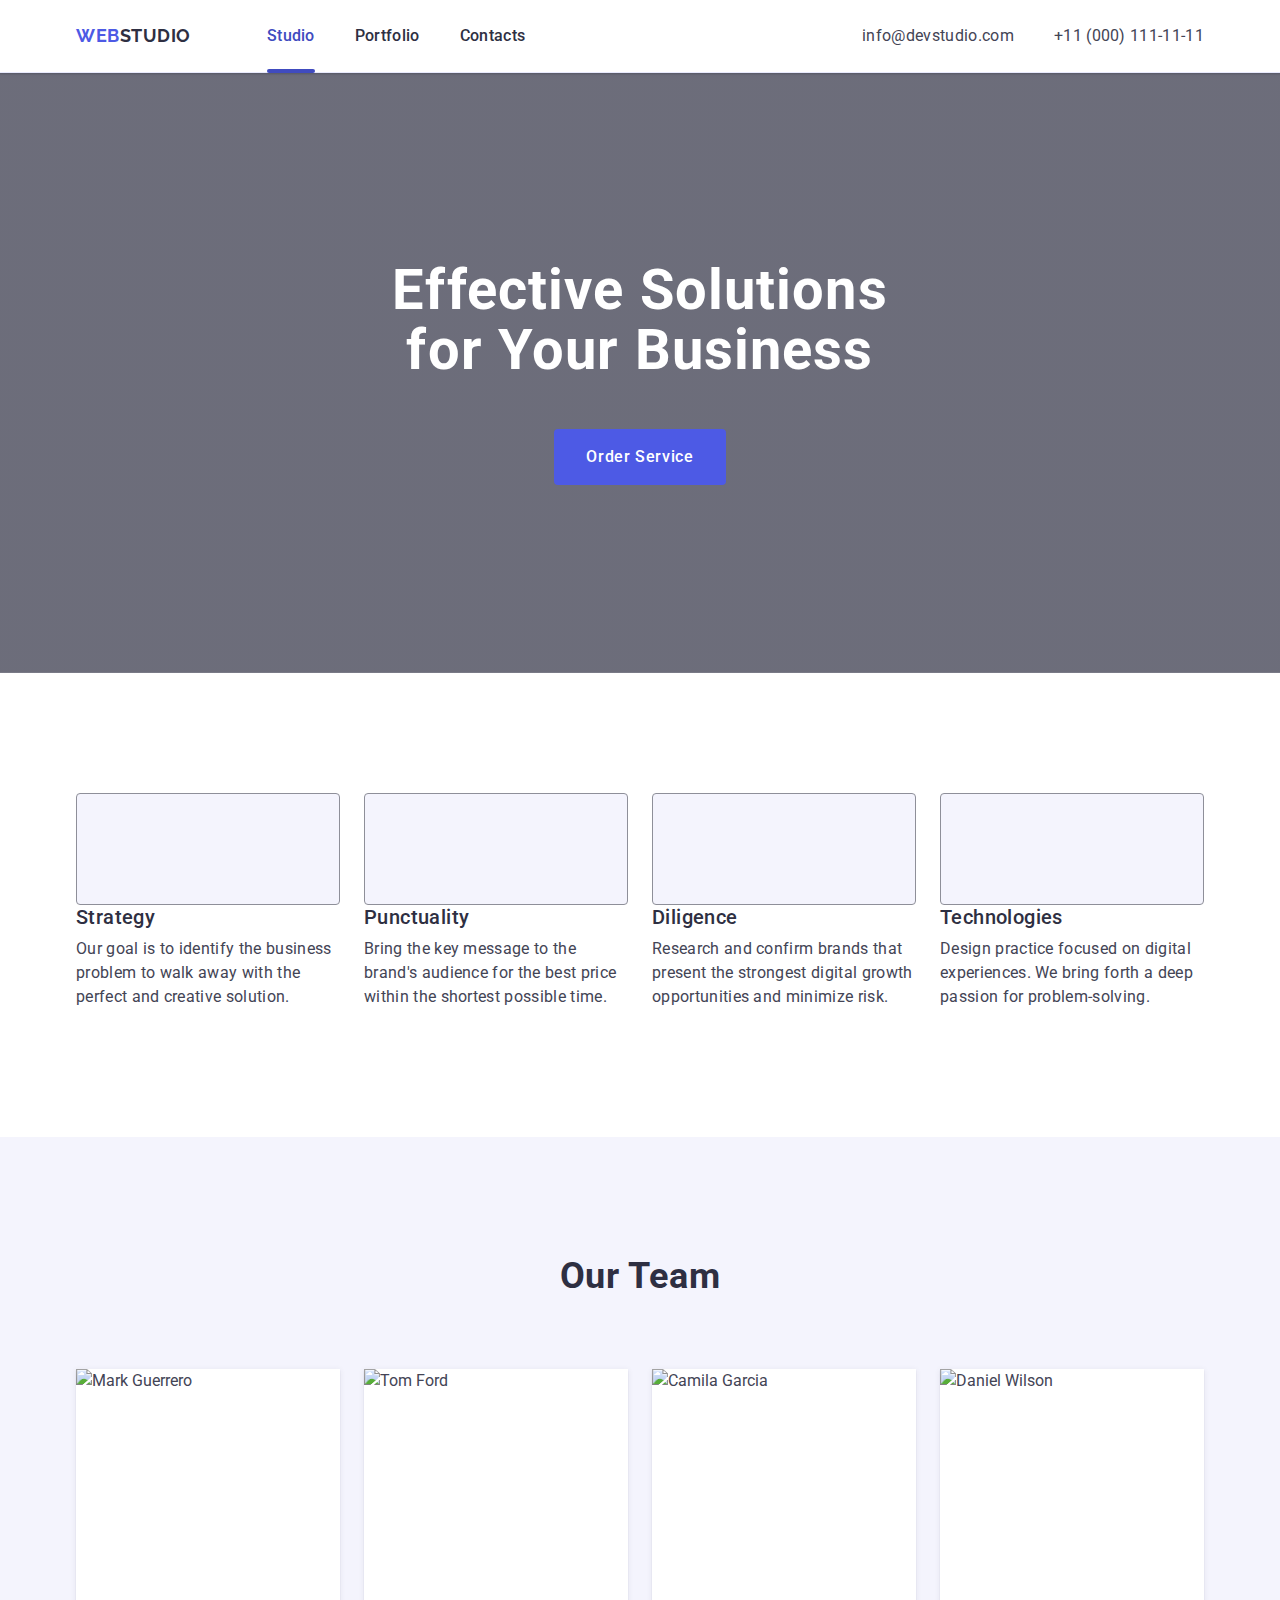
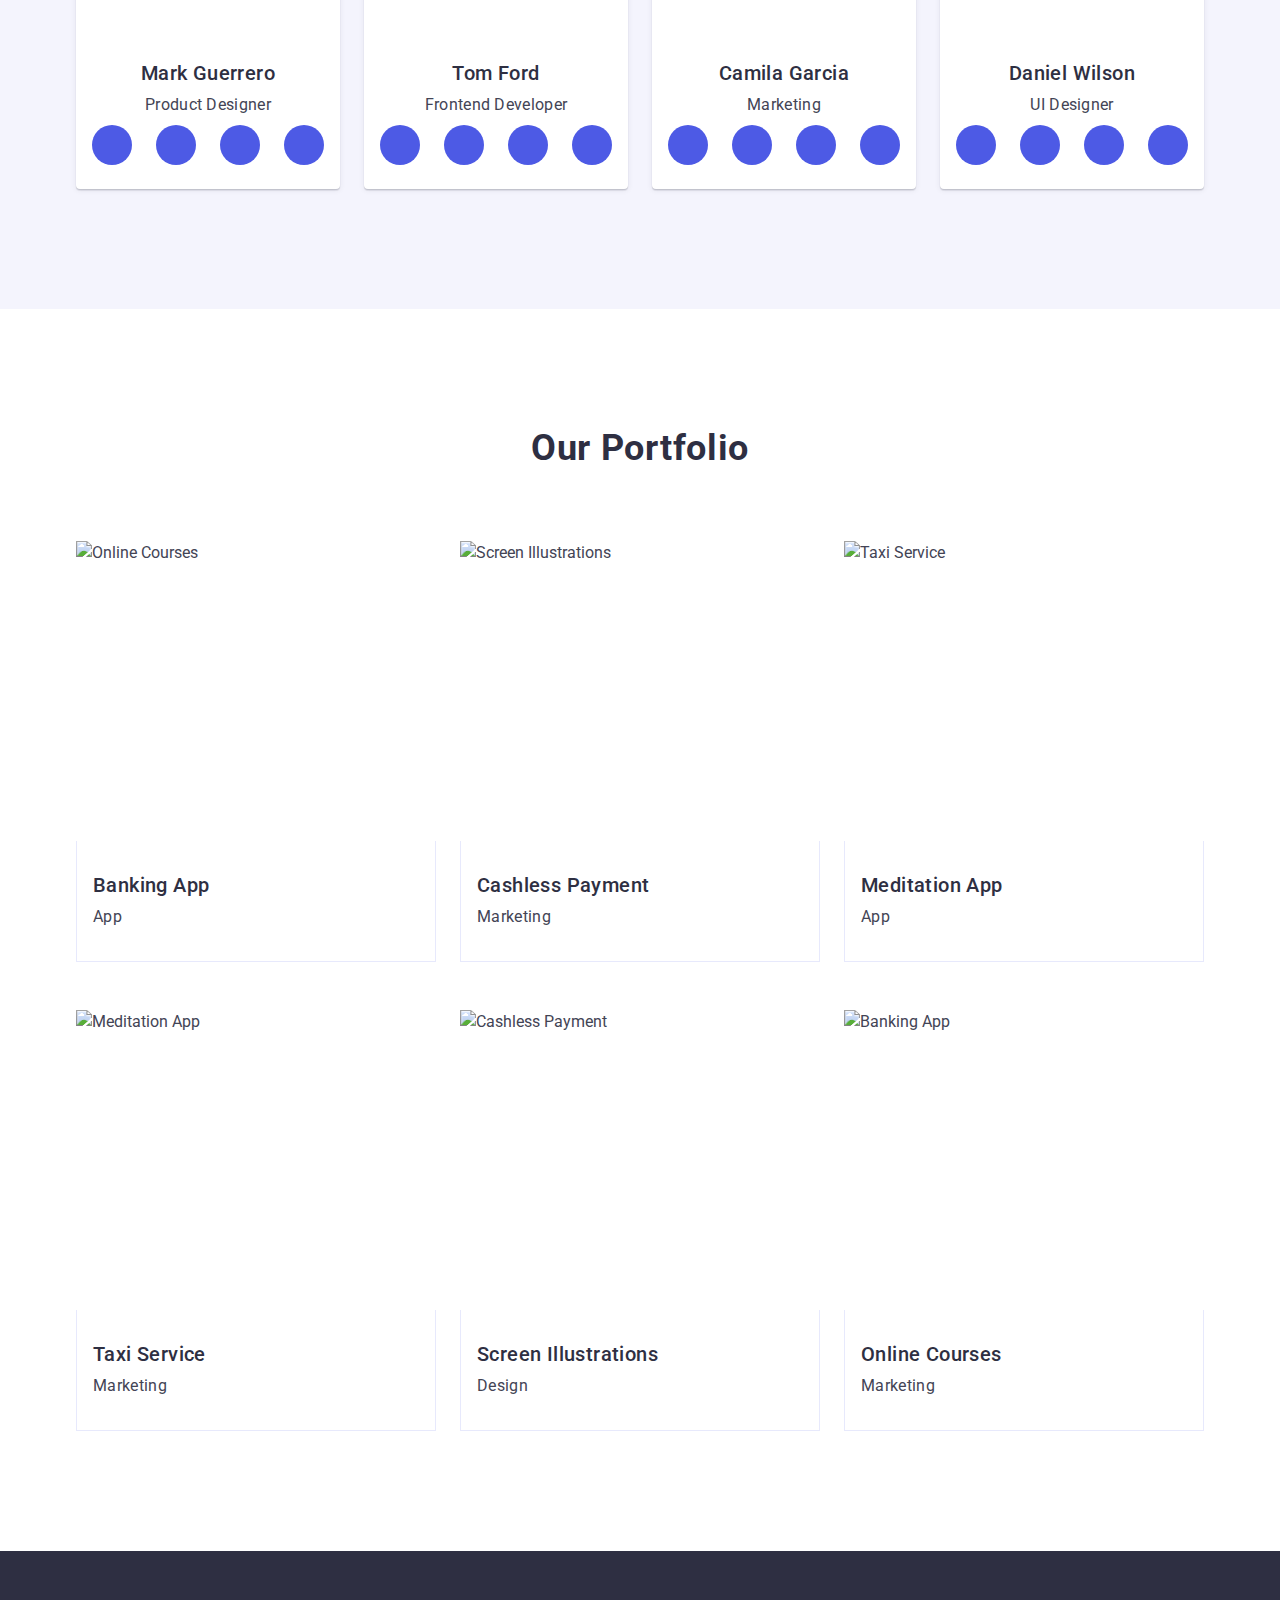
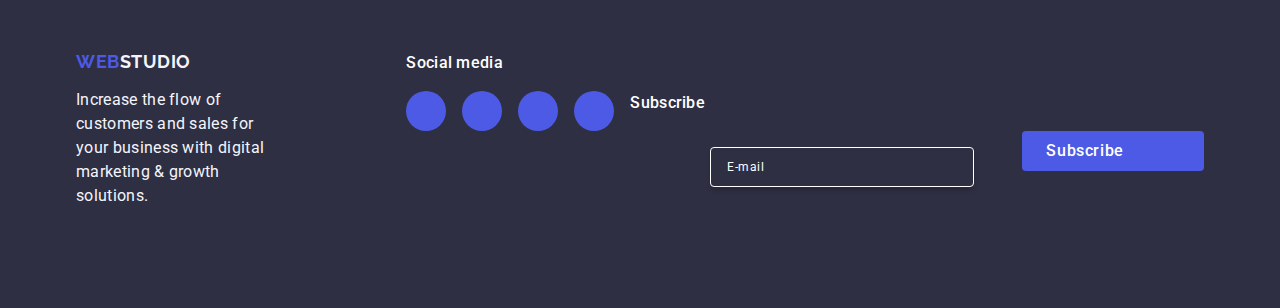
==== index.html @ bd27353c "t" ====
<!DOCTYPE html>
<html lang="en">

<head>
  <meta charset="UTF-8" />
  <meta name="viewport" content="width=device-width, initial-scale=1.0" />
  <title>Web Studio</title>
  <link rel="stylesheet" href="https://cdnjs.cloudflare.com/ajax/libs/modern-normalize/3.0.1/modern-normalize.min.css"
    integrity="sha512-q6WgHqiHlKyOqslT/lgBgodhd03Wp4BEqKeW6nNtlOY4quzyG3VoQKFrieaCeSnuVseNKRGpGeDU3qPmabCANg=="
    crossorigin="anonymous" referrerpolicy="no-referrer" />
  <link rel="preconnect" href="https://fonts.googleapis.com" />
  <link rel="preconnect" href="https://fonts.gstatic.com" crossorigin />
  <link href="https://fonts.googleapis.com/css2?family=Raleway:wght@700&family=Roboto:wght@400;500;700&display=swap"
    rel="stylesheet" />
  <link rel="preconnect" href="https://fonts.googleapis.com" />
  <link rel="preconnect" href="https://fonts.gstatic.com" crossorigin />
  <link rel="stylesheet"
    href="https://cdnjs.cloudflare.com/ajax/libs/modern-normalize/3.0.1/modern-normalize.min.css" />

  <link rel="stylesheet" href="css/styles.css" />
</head>

<body>
  <header class="page-header">
    <div class="container header-container">
      <nav class="header-nav haeder-nav-container">
        <a class="header-logo" href="">Web<span class="logo-part">Studio</span></a>
        <ul class="nav-list">
          <li class="nav-item">
            <a class="nav-link current" href="./index.html">Studio</a>
          </li>
          <li class="nav-item"><a class="nav-link" href="">Portfolio</a></li>
          <li class="nav-item"><a class="nav-link" href="">Contacts</a></li>
        </ul>
      </nav>
      <address class="contacts">
        <ul class="contacts-list">
          <li class="contacts-item">
            <a class="contacts-link" href="mailto:info@devstudio.com">info@devstudio.com</a>
          </li>
          <li class="contacts-item">
            <a class="contacts-link" href="tel:+110001111111">+11 (000) 111-11-11</a>
          </li>
        </ul>
      </address>
    </div>
  </header>
  <main>
    <section class="main-section">
      <div class="container main-container">
        <h1 class="main-title">
          Effective Solutions for&nbsp;Your&nbsp;Business
        </h1>
        <button type="button" class="main-button">Order Service</button>
      </div>
    </section>

    <section class="section text">
      <div class="container">
        <h2 class="visually-hidden">Our strengths</h2>
        <ul class="text-list">
          <li class="text-item">
            <div class="text-icon">
              <svg class="text-icon-svg" width="64" height="64">
                <use href="./images/icons.svg#icon-antenna"></use>
              </svg>
            </div>
            <h3 class="text-heading-title">Strategy</h3>
            <p class="text-lead">
              Our goal is to identify the business problem to walk away with
              the perfect and creative solution.
            </p>
          </li>
          <li class="text-item">
            <div class="text-icon">
              <svg class="text-icon-svg" width="64" height="64">
                <use href="./images/icons.svg#icon-clock"></use>
              </svg>
            </div>
            <h3 class="text-heading-title">Punctuality</h3>
            <p class="text-lead">
              Bring the key message to the brand's audience for the best price
              within the shortest possible time.
            </p>
          </li>
          <li class="text-item">
            <div class="text-icon">
              <svg class="text-icon-svg" width="64" height="64">
                <use href="./images/icons.svg#icon-diagram"></use>
              </svg>
            </div>
            <h3 class="text-heading-title">Diligence</h3>
            <p class="text-lead">
              Research and confirm brands that present the strongest digital
              growth opportunities and minimize risk.
            </p>
          </li>
          <li class="text-item">
            <div class="text-icon">
              <svg class="text-icon-svg" width="64" height="64">
                <use href="./images/icons.svg#icon-astronaut"></use>
              </svg>
            </div>
            <h3 class="text-heading-title">Technologies</h3>
            <p class="text-lead">
              Design practice focused on digital experiences. We bring forth a
              deep passion for problem-solving.
            </p>
          </li>
        </ul>
      </div>
    </section>

    <section class="section img-avatar">
      <div class="container img-container">
        <h2 class="img-avatar-title">Our Team</h2>
        <ul class="img-avatar-list">
          <li class="img-avatar-item">
            <img src="./images/img.jpg" alt="Mark Guerrero" class="img-foto" width="264" height="260" />
            <div class="text-avatar">
              <h3 class="img-avatar-heading">Mark Guerrero</h3>
              <p class="img-avatar-lead">Product Designer</p>
              <ul class="social-links">
                <li class="social-links-items">
                  <a href="https://www.instagram.com/" class="svg-avatar">
                    <svg class="svg-avatar-icon" width="16" height="16">
                      <use href="./images/icons.svg#icon-instagram"></use>
                    </svg>
                  </a>
                </li>
                <li class="social-links-items">
                  <a href="https://www.twitter.com" class="svg-avatar">
                    <svg class="svg-avatar-icon" width="16" height="16">
                      <use href="./images/icons.svg#icon-twitter"></use>
                    </svg>
                  </a>
                </li>
                <li class="social-links-items">
                  <a href="https://www.facebook.com/" class="svg-avatar">
                    <svg class="svg-avatar-icon" width="16" height="16">
                      <use href="./images/icons.svg#icon-facebook"></use>
                    </svg>
                  </a>
                </li>
                <li class="social-links-items">
                  <a href="https://www.linkedin.com/" class="svg-avatar">
                    <svg class="svg-avatar-icon" width="16" height="16">
                      <use href="./images/icons.svg#icon-linkedin"></use>
                    </svg>
                  </a>
                </li>
              </ul>
            </div>
          </li>
          <li class="img-avatar-item">
            <img src="./images/img-1.jpg" alt="Tom Ford" class="img-foto" width="264" height="260" />
            <div class="text-avatar">
              <h3 class="img-avatar-heading">Tom Ford</h3>
              <p class="img-avatar-lead">Frontend Developer</p>
              <ul class="social-links">
                <li class="social-links-items">
                  <a href="https://www.instagram.com/" class="svg-avatar">
                    <svg class="svg-avatar-icon" width="16" height="16">
                      <use href="./images/icons.svg#icon-instagram"></use>
                    </svg>
                  </a>
                </li>
                <li>
                  <a href="https://www.twitter.com" class="svg-avatar">
                    <svg class="svg-avatar-icon" width="16" height="16">
                      <use href="./images/icons.svg#icon-twitter"></use>
                    </svg>
                  </a>
                </li>
                <li class="social-links-items">
                  <a href="https://www.facebook.com/" class="svg-avatar">
                    <svg class="svg-avatar-icon" width="16" height="16">
                      <use href="./images/icons.svg#icon-facebook"></use>
                    </svg>
                  </a>
                </li>
                <li class="social-links-items">
                  <a href="https://www.linkedin.com/" class="svg-avatar">
                    <svg class="svg-avatar-icon" width="16" height="16">
                      <use href="./images/icons.svg#icon-linkedin"></use>
                    </svg>
                  </a>
                </li>
              </ul>
            </div>
          </li>
          <li class="img-avatar-item">
            <img src="./images/img-2.jpg" alt="Camila Garcia" class="img-foto" width="264" height="260" />
            <div class="text-avatar">
              <h3 class="img-avatar-heading">Camila Garcia</h3>
              <p class="img-avatar-lead">Marketing</p>
              <ul class="social-links">
                <li class="social-links-items">
                  <a href="https://www.instagram.com/" class="svg-avatar">
                    <svg class="svg-avatar-icon" width="16" height="16">
                      <use href="./images/icons.svg#icon-instagram"></use>
                    </svg>
                  </a>
                </li>
                <li class="social-links-items">
                  <a href="https://www.twitter.com" class="svg-avatar">
                    <svg class="svg-avatar-icon" width="16" height="16">
                      <use href="./images/icons.svg#icon-twitter"></use>
                    </svg>
                  </a>
                </li>
                <li class="social-links-items">
                  <a href="https://www.facebook.com/" class="svg-avatar">
                    <svg class="svg-avatar-icon" width="16" height="16">
                      <use href="./images/icons.svg#icon-facebook"></use>
                    </svg>
                  </a>
                </li>
                <li class="social-links-items">
                  <a href="https://www.linkedin.com/" class="svg-avatar">
                    <svg class="svg-avatar-icon" width="16" height="16">
                      <use href="./images/icons.svg#icon-linkedin"></use>
                    </svg>
                  </a>
                </li>
              </ul>
            </div>
          </li>
          <li class="img-avatar-item">
            <img src="./images/img-3.jpg" alt="Daniel Wilson" class="img-foto" width="264" height="260" />
            <div class="text-avatar">
              <h3 class="img-avatar-heading">Daniel Wilson</h3>
              <p class="img-avatar-lead">UI Designer</p>
              <ul class="social-links">
                <li>
                  <a href="https://www.instagram.com/" class="svg-avatar">
                    <svg class="svg-avatar-icon" width="16" height="16">
                      <use href="./images/icons.svg#icon-instagram"></use>
                    </svg>
                  </a>
                </li>
                <li>
                  <a href="https://www.twitter.com" class="svg-avatar">
                    <svg class="svg-avatar-icon" width="16" height="16">
                      <use href="./images/icons.svg#icon-twitter"></use>
                    </svg>
                  </a>
                </li>
                <li>
                  <a href="https://www.facebook.com/" class="svg-avatar">
                    <svg class="svg-avatar-icon" width="16" height="16">
                      <use href="./images/icons.svg#icon-facebook"></use>
                    </svg>
                  </a>
                </li>
                <li>
                  <a href="https://www.linkedin.com/" class="svg-avatar">
                    <svg class="svg-avatar-icon" width="16" height="16">
                      <use href="./images/icons.svg#icon-linkedin"></use>
                    </svg>
                  </a>
                </li>
              </ul>
            </div>
          </li>
        </ul>
      </div>
    </section>

    <section class="section img-illustration">
      <div class="container illustration-container">
        <h2 class="img-illustration-title">Our Portfolio</h2>
        <ul class="img-illustration-list">
          <li class="img-illustration-item">
            <div class="box-image">
              <img src="./images/WebStudio/img-5.jpg" alt="Online Courses" width="360" height="300" />
              <p class="text-overlay overlay">
                14 Stylish and User-Friendly App Design Concepts · Task
                Manager App · Calorie Tracker App · Exotic Fruit Ecommerce App
                · Cloud Storage App
              </p>
            </div>
            <div class="text-illustration">
              <h3 class="img-illustration-heading">Banking App</h3>
              <p class="img-illustration-lead">App</p>
            </div>
          </li>
          <li class="img-illustration-item">
            <div class="box-image">
              <img src="./images/WebStudio/img-4.jpg" alt="Screen Illustrations" width="360" height="300" />
              <p class="text-overlay overlay">
                14 Stylish and User-Friendly App Design Concepts · Task
                Manager App · Calorie Tracker App · Exotic Fruit Ecommerce App
                · Cloud Storage App
              </p>
            </div>
            <div class="text-illustration">
              <h3 class="img-illustration-heading">Cashless Payment</h3>
              <p class="img-illustration-lead">Marketing</p>
            </div>
          </li>
          <li class="img-illustration-item">
            <div class="box-image">
              <img src="./images/WebStudio/img-3.jpg" alt="Taxi Service" width="360" height="300" />
              <p class="text-overlay overlay">
                14 Stylish and User-Friendly App Design Concepts · Task
                Manager App · Calorie Tracker App · Exotic Fruit Ecommerce App
                · Cloud Storage App
              </p>
            </div>
            <div class="text-illustration">
              <h3 class="img-illustration-heading">Meditation App</h3>
              <p class="img-illustration-lead">App</p>
            </div>
          </li>
          <li class="img-illustration-item">
            <div class="box-image">
              <img src="./images/WebStudio/img-2.jpg" alt="Meditation App" width="360" height="300" />
              <p class="text-overlay overlay">
                14 Stylish and User-Friendly App Design Concepts · Task
                Manager App · Calorie Tracker App · Exotic Fruit Ecommerce App
                · Cloud Storage App
              </p>
            </div>
            <div class="text-illustration">
              <h3 class="img-illustration-heading">Taxi Service</h3>
              <p class="img-illustration-lead">Marketing</p>
            </div>
          </li>
          <li class="img-illustration-item">
            <div class="box-image">
              <img src="./images/WebStudio/img-1.jpg" alt="Cashless Payment" width="360" height="300" />
              <p class="text-overlay overlay">
                14 Stylish and User-Friendly App Design Concepts · Task
                Manager App · Calorie Tracker App · Exotic Fruit Ecommerce App
                · Cloud Storage App
              </p>
            </div>
            <div class="text-illustration">
              <h3 class="img-illustration-heading">Screen Illustrations</h3>
              <p class="img-illustration-lead">Design</p>
            </div>
          </li>
          <li class="img-illustration-item">
            <div class="box-image">
              <img src="./images/WebStudio/img.jpg" alt="Banking App" width="360" height="300" />
              <p class="text-overlay overlay">
                14 Stylish and User-Friendly App Design Concepts · Task
                Manager App · Calorie Tracker App · Exotic Fruit Ecommerce App
                · Cloud Storage App
              </p>
            </div>
            <div class="text-illustration">
              <h3 class="img-illustration-heading">Online Courses</h3>
              <p class="img-illustration-lead">Marketing</p>
            </div>
          </li>
        </ul>
      </div>
    </section>
  </main>
  <footer class="page-footer">
    <div class="container footer-main">
      <div class="footer-container">
        <a class="logo footer-logo" href="">Web<span class="logo-part">Studio</span></a>
        <p class="footer-lead">
          Increase the flow of customers and sales for your business with
          digital marketing & growth solutions.
        </p>
      </div>
      <div>
        <p class="social-text">Social media</p>
        <ul class="social-links-footer">
          <li class="social-items-footer">
            <a href="https://www.instagram.com/" class="svg-avatar">
              <svg class="svg-avatar-icon" width="24" height="24">
                <use href="./images/icons.svg#icon-instagram"></use>
              </svg>
            </a>
          </li>
          <li class="social-items-footer">
            <a href="https://www.twitter.com" class="svg-avatar">
              <svg class="svg-avatar-icon" width="24" height="24">
                <use href="./images/icons.svg#icon-twitter"></use>
              </svg>
            </a>
          </li>
          <li class="social-items-footer">
            <a href="https://www.facebook.com/" class="svg-avatar">
              <svg class="svg-avatar-icon" width="24" height="24">
                <use href="./images/icons.svg#icon-facebook"></use>
              </svg>
            </a>
          </li>
          <li class="social-items-footer">
            <a href="https://www.linkedin.com/" class="svg-avatar">
              <svg class="svg-avatar-icon" width="24" height="24">
                <use href="./images/icons.svg#icon-linkedin"></use>
              </svg>
            </a>
          </li>
   <div class="form-subscribe">   
    <p class="p-form-subscribe">Subscribe</p>   
    <form class="form-footer">
      <label class="footer-email">
        <input type="email" class="email-enter" name="email-enter" placeholder="E-mail">
      </label>

      <button type="submit" class="submit">Subscribe
        <span class="button-icon">
          <svg class="submit-icon" width="24" height="24">
            <use href="./images/icons.svg#icon-iconsendsvg" class="send-icon">
        
        
          </svg>
        </span>
                    </button>
    </form> 
         
            
  </div>        
        </ul>
      </div>

      
    </div>
  </footer>
  <div class="backdrop is-open">
    <div class="modal">
      <button class="button-modal-close" type="button">
        <svg clas="modal-icon-close" width="8" height="8">
          <use href="./images/icons.svg#icon-closeblack" class="close-button"></use>
        </svg>
      </button>


      <p class="p-form">Leave your contacts and we will call you back</p>
      <form class="form-main" name="form-main">
        
          <div class="user-form">
            <label class="form-label" for="user-name">
              Name </label>
<div class="user-input">
            <input id="user-name" class="data" type="text" name="user-name" placeholder="Name" />
            <svg class="svg-user-icon" width="18" height="24">
              <use href="./images/icons.svg#icon-personblack" clas="user-icon"></use>
            </svg>
</div>
          </div>
          <div class="user-form">
            <label class="form-label" for="tel-input">

              Phone </label>
              <div class="user-input">
                <input id="tel-input" class="data" type="tel" name="personaldata" placeholder="Phone" />
            <svg class="svg-user-icon" width="18" height="24">
              <use href="./images/icons.svg#icon-phoneblack" clas="user-icon"></use>
            </svg>
          </div>

          </div>
          <div class="user-form">
            <label class="form-label" for="email-input">

              Email </label>
              <div class="user-input">
                <input id="email-input" class="data" type="email" name="personaldata"
              placeholder="E-mail" />
            <svg class="svg-user-icon" width="18" height="24">
              <use href="./images/icons.svg#icon-emailblack" clas="user-icon"></use>
            </svg>
            </div>
          </div>
          <div class="user-form">
            <label class="form-label" for="user-comment">Comment </label>
       
            <textarea class="textarea-label" name="user-comment" id="user-comment" rows="5"
              placeholder="Text input">
           </textarea>
          </div>
         
      
      <div class="chek-text">
        <input type="checkbox" class="visually-hidden" class="checkbox" id="user-privacy" name="user-privacy" value="true" />
        <label class="new-checkbox" for="user-privacy">
          <span class="span-checkbox">
            <svg class="chek" width="10" height="8">
              <use href="./images/icons.svg#icon-Propertyclick" class="chek-icon">
</use>
            </svg>
          </span>
          I accept the terms and conditions of the

          <a href="" class="policy">Privacy Policy</a>
        </label>
      </div>
      <button class="submit-button" type="submit">Send

      </button>
    </form>

    </div>
  </div>
  
  </div>
</body>

</html>
---- css/styles.css ----
body {
    font-family: "Roboto", sans-serif;
    color: #434455;
    background-color: #fff;
    font-size: 16px;
    line-height: 1.5;
}

h1,
h2,
h3,
h4,
h5,
h6,
p {
    margin: 0;
}

ul,
ol {
    list-style-type: none;
    margin: 0;
    padding-left: 0;
}
img {
    display: block;  
}
a {
    text-decoration: none;
}

/*common*/

.container {
    max-width: 1158px;
    padding: 0 15px;
    margin: 0 auto;
}

/*header*/
.page-header {
    border-bottom: 1px solid #e7e9fc;
    box-shadow: 0 1px 6px 0 rgba(46, 47, 66, 0.08), 0 1px 1px 0 rgba(46, 47, 66, 0.16), 0 2px 1px 0 rgba(46, 47, 66, 0.08);
}

.nav-list {
    gap: 40px;
}

.header-container,
.haeder-nav-container,
.nav-list,
.contacts-list {
    display: flex;
    align-items: center;
}

.header-logo {
    padding: 24px 0;
    margin-right: 76px;
}

.header-logo,
.footer-logo {
    font-family: "Raleway", sans-serif;
    font-weight: 700;
    font-size: 18px;
    line-height: 1.17;
    text-transform: uppercase;
    color: #4d5ae5;
    letter-spacing: 0.03em
}

.logo-part {
    color: #2e2f42;
}

.footer-logo .logo-part {
    color: #f4f4fd;
}

.nav-link {
    display: block;
    padding: 24px 0;
    font-weight: 500;
    font-size: 16px;
    line-height: 1.5;
    letter-spacing: 0.02em;
    color: #2e2f42;
    transition: color 250ms cubic-bezier(0.4, 0, 0.2, 1);
}

.nav-link.current {
position: relative;
}

.nav-link.current::after {
content: '';
position: absolute;
left: 0;
bottom: -1px;
background: #404bbf;
border-radius: 2px;
    width: 100%;
    height: 4px;
}

.contacts {
    font-style: normal;
    margin-left: auto;
}

.contacts-list {
    gap: 40px;
}

.contacts-link {
    display: block;
    padding: 24px 0;
    font-size: 16px;
    line-height: 1.5;
    letter-spacing: 0.02em;
    color: #434455;
        transition: color 250ms cubic-bezier(0.4, 0, 0.2, 1);
}

.nav-link:hover,
.nav-link:focus,
.contacts-link:hover,
.contacts-link:focus,
.nav-link.current {
    color: #404bbf;
}

.page-footer {
    background-color: #2e2f42;
    padding: 100px 0;
       align-items: baseline;
}

.section {
    padding-top: 120px;
    padding-bottom: 120px;
}

.main-section {
    /*background-color: #2e2f42;*/
    max-width: 1440px;
    margin: 0 auto;
    background-image: 
    linear-gradient(
        to bottom,
        rgba(46, 47, 66, 0.7),
        rgba(46, 47, 66, 0.7)),
    url(../images/WebStudio/people-office.jpg);
    background-repeat: no-repeat;
        background-position: center;
        background-size: cover;
    margin: 0 auto;
    align-items: center;
    padding: 188px 0;
    border: 1px;
}

.main-title {
    text-align: center;
    max-width: 496px;
    margin: 0 auto 48px;
    font-weight: 700;
    font-size: 56px;
    line-height: 1.07;
    letter-spacing: 0.02em;
    text-align: center;
    color: #fff;
}

.main-button {
    margin: 0 auto;
    display: block;
    padding: 16px 32px;
    min-width: 169px;
    height: 56px;
    border: none;
    border-radius: 4px;
    cursor: pointer;
    background: #4d5ae5;
    font-weight: 500;
    line-height: 1.5;
    letter-spacing: 0.04em;
    color: #ffffff;
    transition: background-color 250ms cubic-bezier(0.4, 0, 0.2, 1);
}

.main-button:hover,
.main-button:focus {
    background-color: #404BBF;
}
.main-button {
    background-color: #4D5AE5;
    transition-property: background-color;
    /*stroke: 0.4;*/
transition-duration: 250ms;
transition-delay: cubic-bezier(0.4, 0, 0.2, 1);

            }
.main-button:hover {
                background-color: #404BBF;

            }

.text {
    margin: auto;
}

.text-icon {
    display: flex;
    align-items: center;
    justify-content: center;
    border: 1px solid #8e8f99;
        border-radius: 4px;
        width: 264px;
        height: 112px;
        background: #f4f4fd;
        
}


img {
    display: block;
    max-width: 100%;
    object-fit: cover;
}
.social-links {
    display: flex;
        gap: 24px;
        flex-shrink: 0;
        align-self: flex-end;
        justify-content: center;
        height: 40px;
}

.social-links .svg-avatar {
    display: flex;
    margin-top: 8px;
    justify-content: center;
    align-items: center;
    width: 40px;
    height: 100%;
    border-radius: 50%;
    background-color: #4D5AE5;   
    transition: background-color 250ms cubic-bezier(0.4, 0, 0.2, 1);
}

.social-links .svg-avatar:hover {
background-color: #404bbf;
}
.social-links .svg-avatar:focus {
    background-color: #404bbf;
    }

.page-footer .social-links {
justify-content: center;}

.svg-avatar-icon {
fill: #f4f4fd;
transition:  background-color 250ms cubic-bezier(0.4, 0, 0.2, 1);;
}
.text-list {
    display: flex;
    align-items: center;
    justify-content: center; 
    gap: 24px;
}

.text-item {
    width: calc((100% - 3 * 24px) / 4);
    max-width: 100%;
    height: auto;
    transition: background-color 250ms cubic-bezier(0.4, 0, 0.2, 1);
}

.img-avatar-list,
.img-illustration-list {
    display: flex;
    gap: 24px;
flex-shrink: 0;
    align-self: flex-end;
}
.img-avatar-list .svg-avatar-icon:hover {
background-color: #fff;

}


.img-avatar-item {
    width: calc((100% - 3 * 24px) / 4);
    box-shadow: 0 2px 1px 0 rgba(46, 47, 66, 0.08), 0 1px 1px 0 rgba(46, 47, 66, 0.16), 0 1px 6px 0 rgba(46, 47, 66, 0.08);
    border-radius: 0 0 4px 4px;
        box-shadow: 0 2px 1px 0 rgba(46, 47, 66, 0.08), 0 1px 1px 0 rgba(46, 47, 66, 0.16), 0 1px 6px 0 rgba(46, 47, 66, 0.08);;

}
.social-links-items {
    transition: background-color 250ms cubic-bezier(0.4, 0, 0.2, 1);

}
.box-image {
    position: relative;
    margin: 0 auto;
    overflow: hidden;
}

.text-overlay {
    position: absolute;
    top: 0;
    font-size: 16px;
    line-height: 1.5;
    letter-spacing: 0.02em;
    color: #F4F4FD;
    padding: 40px 32px;
    background-color: #4d5ae5;
    height: 100%;
    width: 100%;
    
}
.overlay {
    position: absolute;
    top: 0;
    left: 0;
    width: 100%;
    height: 100%;
    background-color: #3f51b5;
    transform: translateY(100%);
    transition: transform 250ms cubic-bezier(0.4, 0, 0.2, 1);
  }
  .box-image .text-overlay {
    background-color: #4d5ae5;
  }
.img-illustration-item:hover .overlay {
    transform: translateY(0);
}

.img-illustration-item:hover {
    box-shadow:  0px 1px 6px rgba(46, 47, 66, 0.08), 0px 1px 1px rgba(46, 47, 66, 0.16), 0px 2px 1px rgba(46, 47, 66, 0.08);
.text-overlay {transform: translateY(0%)};
}

.text-heading-title,
.img-avatar-heading,
.img-illustration-heading {
    font-weight: 500;
    font-size: 20px;
    line-height: 1.2;
    letter-spacing: 0.02em;
    color: #2e2f42;
}

.text-lead,
.img-avatar-lead,
.img-illustration-lead,
.footer-lead {
    font-weight: 400;
    font-size: 16px;
    line-height: 1.5;
    letter-spacing: 0.02em;
    color: #434455;
}
.text-lead {
    margin-bottom: 8px;
}
.text-heading-title {
    margin-bottom: 8px;
}



.img-avatar {
    background-color: #f4f4fd;
}

.img-avatar-title,
.img-illustration-title {

    margin-bottom: 72px;
    font-weight: 700;
    font-size: 36px;
    line-height: 1.11;
    letter-spacing: 0.02em;
    text-align: center;
    color: #2e2f42;
}

.img-illustration-title,
.img-avatar-title {
    text-transform: capitalize;
}
.visually-hidden {
    position: absolute;
    width: 1px;
    height: 1px;
    margin: -1px;
    border: 0;
    padding: 0;

    white-space: nowrap;
    clip-path: inset(100%);
    clip: rect(0 0 0 0);
    overflow: hidden;
}
.img-avatar-item,
.img-illustration-list {
    background-color: #FFFFFF
}

.img-avatar {
    margin: 0 auto;

}

.img-illustration-list {
    display: flex;
    flex-wrap: wrap;
    row-gap: 48px;
}

.img-illustration-item {
    width: calc((100% - 48px) / 3);
    transition: box-shadow 250ms cubic-bezier(0.4, 0, 0.2, 1);
}


.text-avatar {
    text-align: center;
    /*margin: 32px 0 32px;*/
    padding: 32px 0
}

.img-avatar-heading,
.img-illustration-heading {
    margin-bottom: 8px;
}

.text-illustration {
    padding: 32px 16px;
    padding-left: 16px;
    border-bottom: 1px solid #e7e9fc;
    border-left: 1px solid #e7e9fc;
    border-right: 1px solid #e7e9fc;
}

.footer-main {
    display: flex;
    align-items: baseline;
    
    max-width: 1158px;
    margin-left: 156px;
    margin: 0 auto;
}

.footer-container {
    margin-right: 120px;

}

.footer-logo {
    display: inline-block;
    margin-bottom: 16px;
}
.footer-lead {
    max-width: 264px;
    color: #f4f4fd;
}
.social-text {
    font-weight: 500;
    font-size: 16px;
    line-height: 1.5;
    letter-spacing: 0.02em;
    color:  #FFFFFF;
    margin-bottom: 16px;

}

.social-links-footer {
    display: flex;
    gap: 16px;

}

.social-items-footer {
    width: 40px;
    height: 40px; 
    transition: background-color 250ms cubic-bezier(0.4, 0, 0.2, 1);
}

.svg-avatar {
    display: flex;
    width: 40px;
    height: 100%;
    background-color: #4d5ae5;
    border-radius: 50%;
    align-items: center; 
    justify-content: center;
}
.social-links-footer .svg-avatar:hover {
    background-color: #31d0aa;;
}
.social-links-footer .svg-avatar:focus {
    background-color: #31d0aa;

}
.svg-avatar-icon {
    width: 24px;

}
 .svg-avatar {
    transition: background-color 250ms cubic-bezier(0.4, 0, 0.2, 1);

}

.backdrop {
    position: fixed;
    top: 0;
    left: 0;
    width: 100%;
    height: 100%;
    background-color: rgba(46, 47, 66, 0.4);
    opacity: 0;
    visibility: hidden;
    pointer-events: none;
    transition: opacity 250ms cubic-bezier(0.4, 0, 0.2, 1), 
                visibility 250ms cubic-bezier(0.4, 0, 0.2, 1);

}
.backdrop.is-open {
    opacity: 1;
    visibility: none;
    pointer-events: auto;
}

.modal {
    display: flex;
    flex-direction: column;
    align-items: center;
    position: absolute;
    top: 50%;
    left: 50%;
    width: 408px;
    min-height: 584px; 
   
height: 584px;
box-shadow: 0 1px 1px 0 rgba(0, 0, 0, 0.14), 0 1px 3px 0 rgba(0, 0, 0, 0.12), 0 2px 1px 0 rgba(0, 0, 0, 0.2);
background-color: #fcfcfc;
border-radius: 4px;
   transform: translate(-50%, -50%);
transition: transform 250ms cubic-bezier(0.4, 0, 0.2, 1);
padding: 72px 24px 24px 24px;
}

.backdrop :not(is-open) .modal {
    transform: translate(-50%, -50%) skale (1.5);
}

.button-modal-close {
   
    margin-left: 360px;
    display: flex;
    justify-content: center;
    align-items: center;
    position: absolute;
    border-radius: 50%;
    height: 24px;
    width: 24px;
    cursor: pointer;
    transition: background-color 250ms cubic-bezier(0.4, 0, 0.2, 1), border 250ms cubic-bezier(0.4, 0, 0.2, 1);    fill: 250ms cubic-bezier(0.4, 0, 0.2, 1); 
    border: none;
    border: 1px solid rgba(0, 0, 0, 0.1);
    top: 24px;
    right: 24px;
    background-color: #e7e9fc;
    padding: 0;
    transition: fill 250ms cubic-bezier(0.4, 0, 0.2, 1);

}
.button-modal-close:hover .close-button{
    fill: #FFFFFF;
}
.button-modal-close:hover {
    background-color: #404bbf;
    border: none;
}
.button-modal-close:focus .close-button{
    fill: #FFFFFF;
}
.button-modal-close:focus {
    background-color: #404bbf;
    border: none;
}

.modal-icon-close {
      transition: fill 250ms cubic-bezier(0.4, 0, 0.2, 1);}

.span-label {
    width: 16px;
    height: 16px;
}

.p-form {

font-weight: 500;
font-size: 16px;
line-height: 1.5;
letter-spacing: 0.02em;
text-align: center;
color: #2e2f42;
margin-bottom: 16px; 
}
.user-input {
    position: relative;
    margin-bottom: 16px;
}
.form-main {
    display: flex;
    flex-direction: column;
    justify-content: center;
    margin-top: 32px;
    border: none;
    max-height: 336px;
    width: 360px;
   
    margin-bottom: 16px;
    
}
.data {
    position: relative;
padding: 4px;
border: 1px solid rgba(46, 47, 66, 0.4);
border-radius: 4px;
width: 100%;
height: 40px;
font-size: 12px;
line-height: 2;
letter-spacing: 0.04;
padding-left: 38px;
background: #fcfcfc;
color: #aaaaaa;
outline: transparent;
transition: border-color 250ms cubic-bezier(0.4, 0, 0.2, 1);
background-color: transparent;
}

.form-label {
display: block;
margin-bottom: 8px;
flex-direction: column;
font-size: 12px;
margin-top: 8px;
line-height: 1.17;
letter-spacing: 0.04em;
color: #8e8f99;
transition: color 150ms ease-in-out;
margin-bottom: 4px;
}
.form-label {
    position: relative;
}

.textarea-label {
border: 1px solid rgba(46, 47, 66, 0.4);
border-radius: 4px;
width: 100%;
height: 120px;
font-size: 12px;
line-height: 1.17;
letter-spacing: 0.04em;
color: rgba(46, 47, 66, 0.4);
background-color: transparent;
outline: transparent;
padding: 8px 16px;
resize: none;
transition: border-color 250ms cubic-bezier(0.4, 0, 0.2, 1);
}

.textarea-label:hover {
    border-color: #4D5AE5;
}
.textarea-label:focus {
    border-color: #4D5AE5;
}

.textarea-label::placeholder {
    padding: 38px;
    font-size: 12px;
    line-height: 1.17;
    letter-spacing: 0.04em;
    color: rgba(46, 47, 66, 0.4);
}
.submit-buttom {
    display: flex;
    justify-content: center;
    text-align: center;
    margin: 0 auto;
    border-radius: 4px;
    padding: 16px 32px;
    min-width: 169px;
    height: 56px;
    box-shadow: 0 4px 4px 0 rgba(0, 0, 0, 0.15);
    background: #4d5ae5;
    border: none;
    
}

.policy {
    line-height: 1.33333;
text-decoration: underline;
text-decoration-skip-ink: none;
color: #4d5ae5;
}

.user-form {
    position: relative;
display: flex;
flex-direction: column;
margin-bottom: 8px;
}

.svg-user-icon {
position: absolute;
left: 16px;
top: 50%;
transform: translate(-50%);
transition: fill 250ms cubic-bezier(0.4, 0, 0.2, 1); 
}

.user-icon {
    fill: #2E2F42;
}

.data:focus {
    border: 1px solid #4d5ae5;
    fill: #4D5AE5;
}
.svg-user-icon:hover {
    fill: #4d5ae5;
}
.svg-user-icon:focus {
    fill: #4d5ae5;
}
.user-textarea {
    margin-bottom: 16px;
}
.chek-text {
    display: flex;
    justify-content: center;
    align-items: center;
    margin: 16px 24px 24px;
    margin-bottom: 24px;
}
.checkbox {
    position: absolute;
    visibility: hidden;
    pointer-events: none;
}
    .new-checkbox {
    position: absolute;
    justify-content: center;
    align-items: center;
    width: 360px;
    font-size: 12px;
    line-height: 1.17;
    letter-spacing: 0.04em;
    color: #8e8f99;
    cursor: pointer;
    }

    .span-checkbox {
        display: inline-flex;
        justify-content: center;
        align-items: center;
        fill: transparent;
        background-color: transparent;
        width: 16px;
        height: 16px;
        margin-right: 8px;
        margin-bottom: 0;
        border-radius: 2px;
        border: 1px solid rgba(46, 47, 66, 0.4);        padding: 4px 3px;
        cursor: pointer;
        transition: background-color 250ms cubic-bezier(0.4, 0, 0.2, 1), border 250ms cubic-bezier(0.4, 0, 0.2, 1), fill 250ms cubic-bezier(0.4, 0, 0.2, 1);
    
    }


input[type="checkbox"]:checked + .new-checkbox > .span-checkbox {
    background-color: #404bbf;
    border: none;
    fill: #F4F4FD;
}

.p-form-subscribe {
    margin-bottom: 16px;
    font-weight: 500;
    font-size: 16px;
    line-height: 1.5; 
    letter-spacing: 0.02em;
    color: #ffffff;

}

.form-footer {
    display: flex;
    gap: 24px;
}
.submit-button {
    display: block;
    margin: 0 auto;
    height: 56px;
    min-width: 169px;
     
    font-family: "Roboto", sans-serif;
    font-size: 16px;
    font-weight: 500;
    line-height: 1.5;
    letter-spacing: 0.04em;
    color: #ffffff;
    cursor: pointer;
    background-color: #4D5AE5;
    border: none;
    transition: background-color 250ms cubic-bezier(0.4, 0, 0.2, 1); 
}

.footer-email {
    display: flex;
    flex-direction: column;
    
    font-family: "Roboto", sans-serif;
    font-weight: 500;
    font-size: 16px;
    line-height: 1.5;
    letter-spacing: 0.02em;
    color: #fff;
    margin-left: 80px;
}

.email-enter {
    width: 264px;
    height: 40px;
    border: 1px solid #fff;
    border-radius: 4px;
    background-color: transparent;
    margin-top: 16px;
padding-left: 16px;
font-size: 12px;
line-height: 2;
letter-spacing: 0.04em;
box-shadow: 0px 4px 4px rgba(0, 0, 0, 0.15);
color: #ffffff; 
}
.email-enter::placeholder {
font-size: 12px;
line-height: 2;
letter-spacing: 0.04em;
color: #fff;

}
.submit {display: flex;
    justify-content: center;
    align-items: center;
    border-radius: 4px;
    border: none;
    font-family: "Roboto", sans-serif;
    font-size: 16px;
    font-weight: 500;
    line-height: 1.5 ;
    letter-spacing: 0.04em;
    color: #ffffff;
    background-color: #4D5AE5;
padding: 8px 24px;
min-width: 165px;
height: 40px;
cursor: pointer;
  
    margin-left: 24px;
}
.submit-icon {
    margin-left: 16px;
}
.send-icon {
    fill: #fff;
    ;
}
.button-icon {
    margin-left: 16px;
    margin-top: 8px;
}
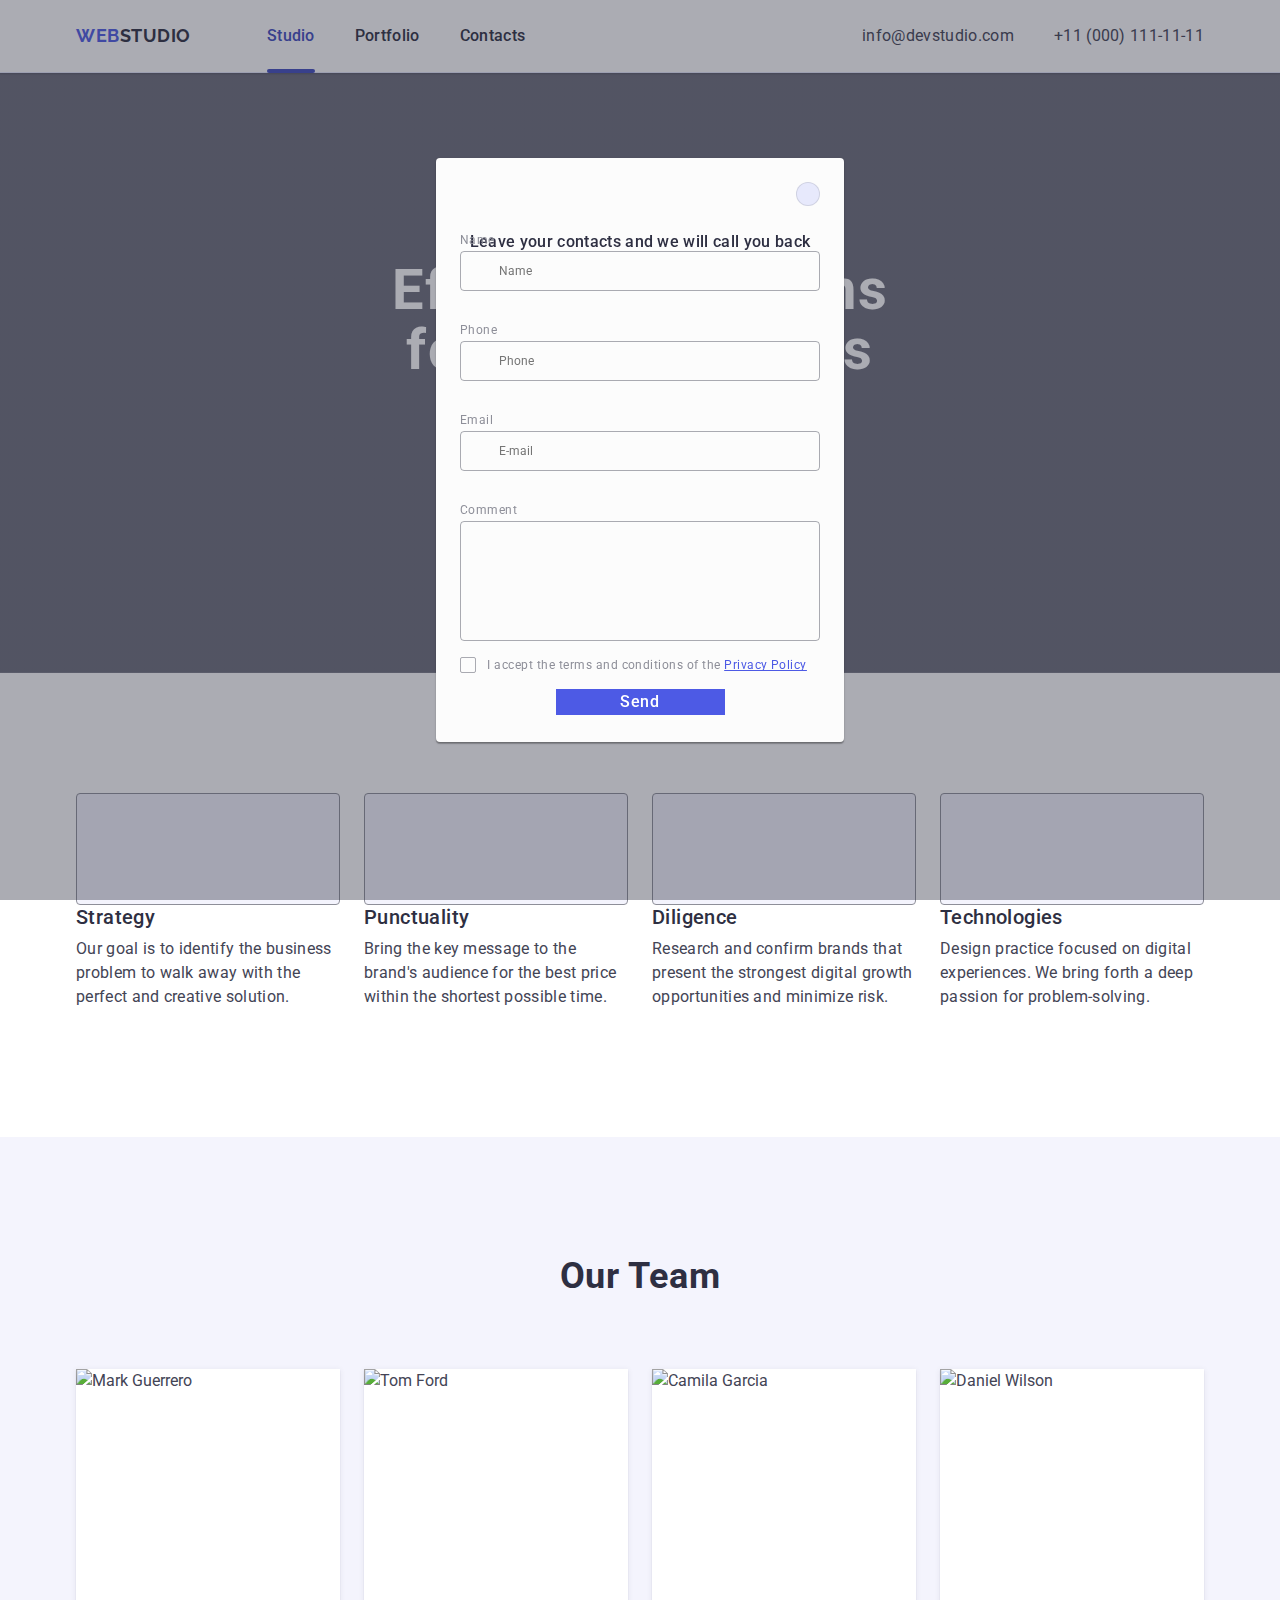
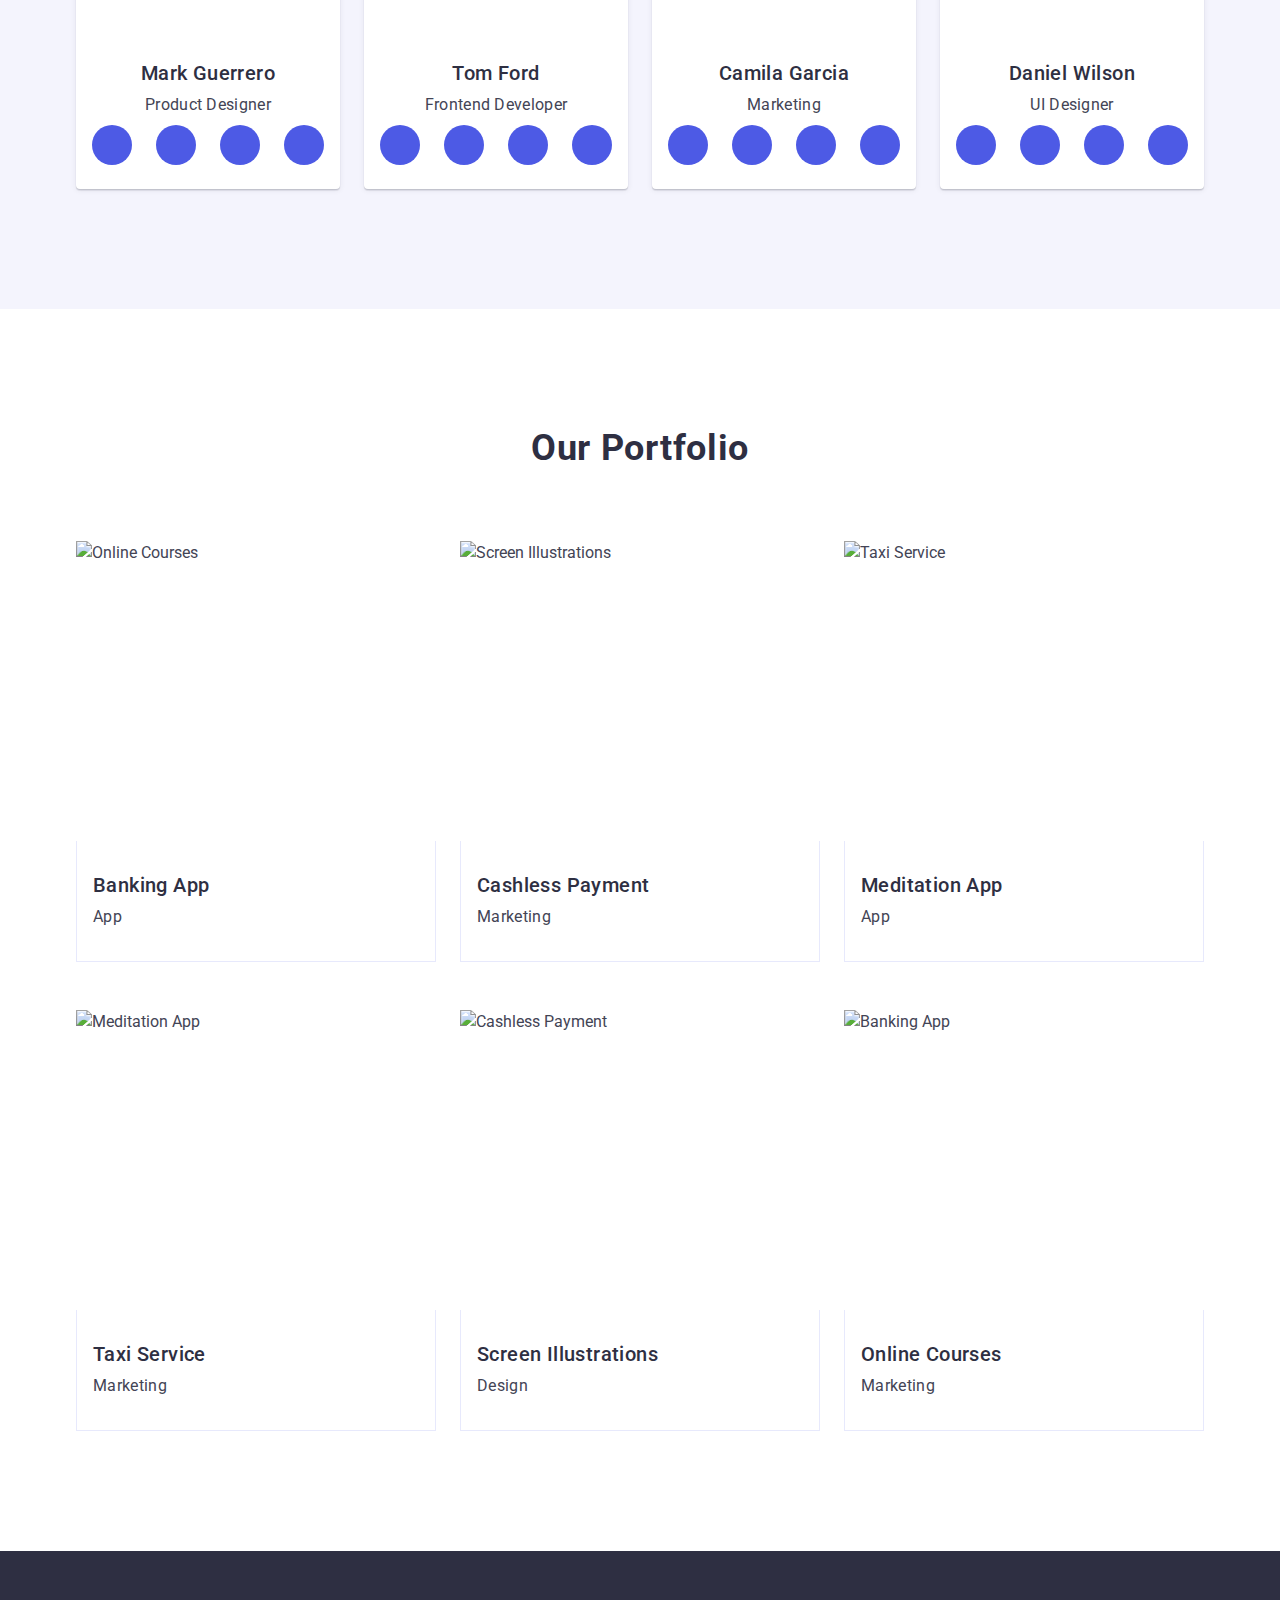
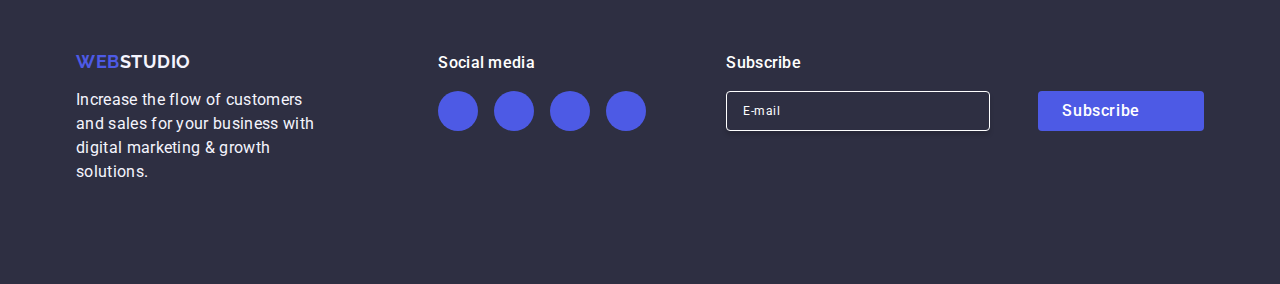
==== commit aad0c8f8: "svg" ====
--- a/index.html
+++ b/index.html
@@ -399,36 +399,30 @@
               </svg>
             </a>
           </li>
-   <div class="form-subscribe">   
-    <p class="p-form-subscribe">Subscribe</p>   
-    <form class="form-footer">
-      <label class="footer-email">
-        <input type="email" class="email-enter" name="email-enter" placeholder="E-mail">
-      </label>
-
-      <button type="submit" class="submit">Subscribe
-        <span class="button-icon">
-          <svg class="submit-icon" width="24" height="24">
-            <use href="./images/icons.svg#icon-iconsendsvg" class="send-icon">
-        
-        
-          </svg>
-        </span>
-                    </button>
-    </form> 
-         
+    
+        </ul>
+      </div>
+      <div class="form-subscribe">   
+        <p class="p-form-subscribe">Subscribe</p>   
+        <form class="form-footer">
+          <label class="footer-email">
+            <input type="email" class="email-enter" name="email-enter" placeholder="E-mail">
+          </label>
+          <button type="submit" class="submit">Subscribe
             
-  </div>        
-        </ul>
-      </div>
-
+              <svg class="submit-icon" width="24" height="24">
+                <use href="./images/icons.svg#icon-iconsendsvg" class="send-icon">
+              </svg>
+          </button>
+        </form>               
+      </div>      
       
     </div>
   </footer>
   <div class="backdrop is-open">
     <div class="modal">
       <button class="button-modal-close" type="button">
-        <svg clas="modal-icon-close" width="8" height="8">
+        <svg class="modal-icon-close" width="8" height="8">
           <use href="./images/icons.svg#icon-closeblack" class="close-button"></use>
         </svg>
       </button>
--- a/css/styles.css
+++ b/css/styles.css
@@ -532,7 +532,7 @@
 }
 .backdrop.is-open {
     opacity: 1;
-    visibility: none;
+    visibility: visible;
     pointer-events: auto;
 }
 
@@ -570,8 +570,7 @@
     height: 24px;
     width: 24px;
     cursor: pointer;
-    transition: background-color 250ms cubic-bezier(0.4, 0, 0.2, 1), border 250ms cubic-bezier(0.4, 0, 0.2, 1);    fill: 250ms cubic-bezier(0.4, 0, 0.2, 1); 
-    border: none;
+    transition: background-color 250ms cubic-bezier(0.4, 0, 0.2, 1), border 250ms cubic-bezier(0.4, 0, 0.2, 1);    border: none;
     border: 1px solid rgba(0, 0, 0, 0.1);
     top: 24px;
     right: 24px;
@@ -580,24 +579,20 @@
     transition: fill 250ms cubic-bezier(0.4, 0, 0.2, 1);
 
 }
-.button-modal-close:hover .close-button{
+
+.button-modal-close:hover {
     fill: #FFFFFF;
-}
-.button-modal-close:hover {
     background-color: #404bbf;
     border: none;
 }
-.button-modal-close:focus .close-button{
+.button-modal-close:focus {
     fill: #FFFFFF;
-}
-.button-modal-close:focus {
     background-color: #404bbf;
     border: none;
 }
-
 .modal-icon-close {
-      transition: fill 250ms cubic-bezier(0.4, 0, 0.2, 1);}
-
+    transition: fill 250ms cubic-bezier(0.4, 0, 0.2, 1); 
+}
 .span-label {
     width: 16px;
     height: 16px;
@@ -630,7 +625,7 @@
     
 }
 .data {
-    position: relative;
+position: relative;
 padding: 4px;
 border: 1px solid rgba(46, 47, 66, 0.4);
 border-radius: 4px;
@@ -646,6 +641,14 @@
 transition: border-color 250ms cubic-bezier(0.4, 0, 0.2, 1);
 background-color: transparent;
 }
+.data:hover {
+    border-color: #4D5AE5;
+    fill: #4D5AE5;
+}
+.data:focus {
+    border-color: #4D5AE5;
+    fill: #4D5AE5
+}
 
 .form-label {
 display: block;
@@ -721,12 +724,11 @@
 flex-direction: column;
 margin-bottom: 8px;
 }
-
 .svg-user-icon {
 position: absolute;
 left: 16px;
 top: 50%;
-transform: translate(-50%);
+transform: translateY(-50%);
 transition: fill 250ms cubic-bezier(0.4, 0, 0.2, 1); 
 }
 
@@ -735,7 +737,6 @@
 }
 
 .data:focus {
-    border: 1px solid #4d5ae5;
     fill: #4D5AE5;
 }
 .svg-user-icon:hover {
@@ -746,6 +747,9 @@
 }
 .user-textarea {
     margin-bottom: 16px;
+}
+.textarea-label:focus {
+    border-color: #4D5AE5;
 }
 .chek-text {
     display: flex;
@@ -795,26 +799,11 @@
     fill: #F4F4FD;
 }
 
-.p-form-subscribe {
-    margin-bottom: 16px;
-    font-weight: 500;
-    font-size: 16px;
-    line-height: 1.5; 
-    letter-spacing: 0.02em;
-    color: #ffffff;
-
-}
-
-.form-footer {
-    display: flex;
-    gap: 24px;
-}
 .submit-button {
     display: block;
     margin: 0 auto;
     height: 56px;
     min-width: 169px;
-     
     font-family: "Roboto", sans-serif;
     font-size: 16px;
     font-weight: 500;
@@ -827,10 +816,25 @@
     transition: background-color 250ms cubic-bezier(0.4, 0, 0.2, 1); 
 }
 
+.p-form-subscribe {
+    margin-left: 80px;
+    margin-bottom: 16px;
+    font-weight: 500;
+    font-size: 16px;
+    line-height: 1.5; 
+    letter-spacing: 0.02em;
+    color: #ffffff;
+}
+.form-subscribe {
+    margin-left: auto;
+}
+.form-footer {
+    display: flex;
+    gap: 24px;
+}
 .footer-email {
     display: flex;
     flex-direction: column;
-    
     font-family: "Roboto", sans-serif;
     font-weight: 500;
     font-size: 16px;
@@ -841,12 +845,11 @@
 }
 
 .email-enter {
-    width: 264px;
-    height: 40px;
-    border: 1px solid #fff;
-    border-radius: 4px;
-    background-color: transparent;
-    margin-top: 16px;
+width: 264px;
+height: 40px;
+border: 1px solid #fff;
+border-radius: 4px;
+background-color: transparent;
 padding-left: 16px;
 font-size: 12px;
 line-height: 2;
@@ -862,33 +865,28 @@
 
 }
 .submit {display: flex;
-    justify-content: center;
-    align-items: center;
-    border-radius: 4px;
-    border: none;
-    font-family: "Roboto", sans-serif;
-    font-size: 16px;
-    font-weight: 500;
-    line-height: 1.5 ;
-    letter-spacing: 0.04em;
-    color: #ffffff;
-    background-color: #4D5AE5;
+justify-content: center;
+align-items: center;
+border-radius: 4px;
+border: none;
+font-family: "Roboto", sans-serif;
+font-size: 16px;
+font-weight: 500;
+line-height: 1.5 ;
+letter-spacing: 0.04em;
+color: #ffffff;
+background-color: #4D5AE5;
 padding: 8px 24px;
 min-width: 165px;
 height: 40px;
 cursor: pointer;
-  
-    margin-left: 24px;
+margin-left: 24px;
 }
 .submit-icon {
     margin-left: 16px;
 }
 .send-icon {
     fill: #fff;
-    ;
-}
-.button-icon {
-    margin-left: 16px;
-    margin-top: 8px;
-}
-
+}
+
+
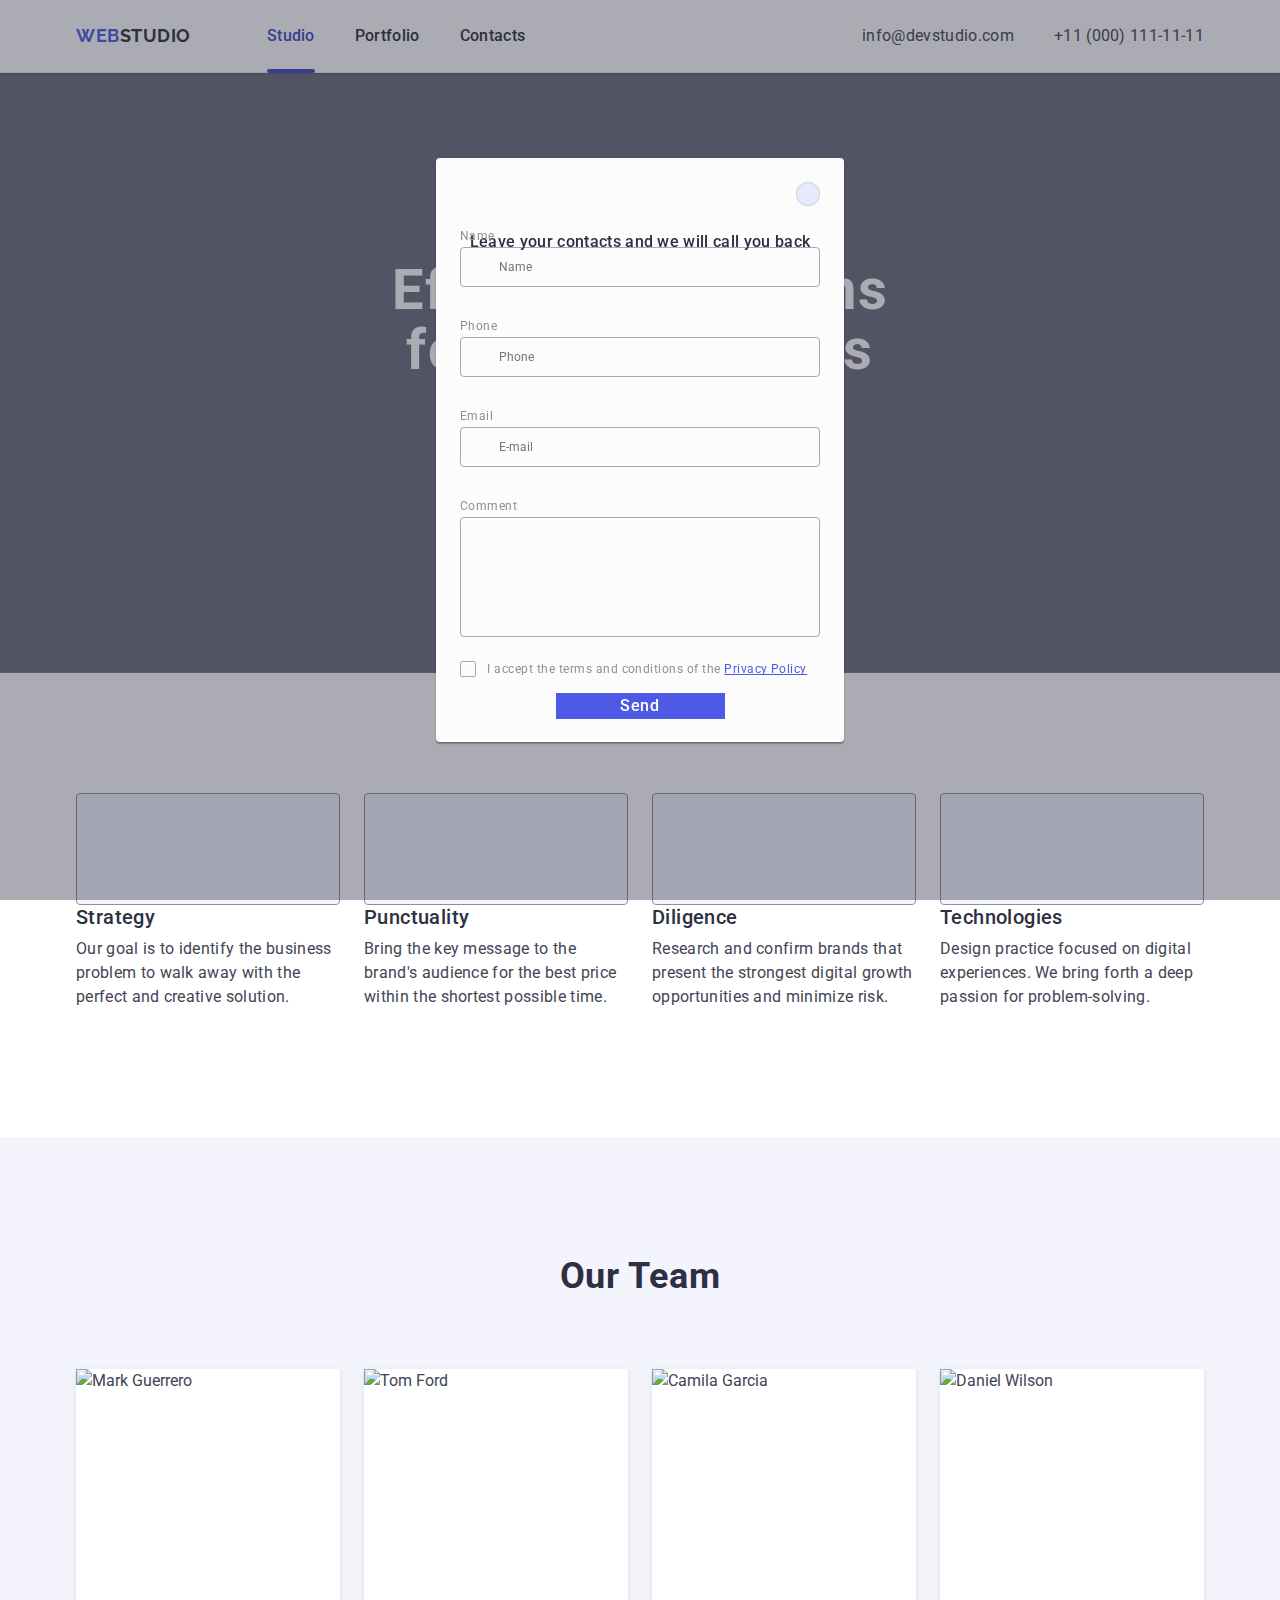
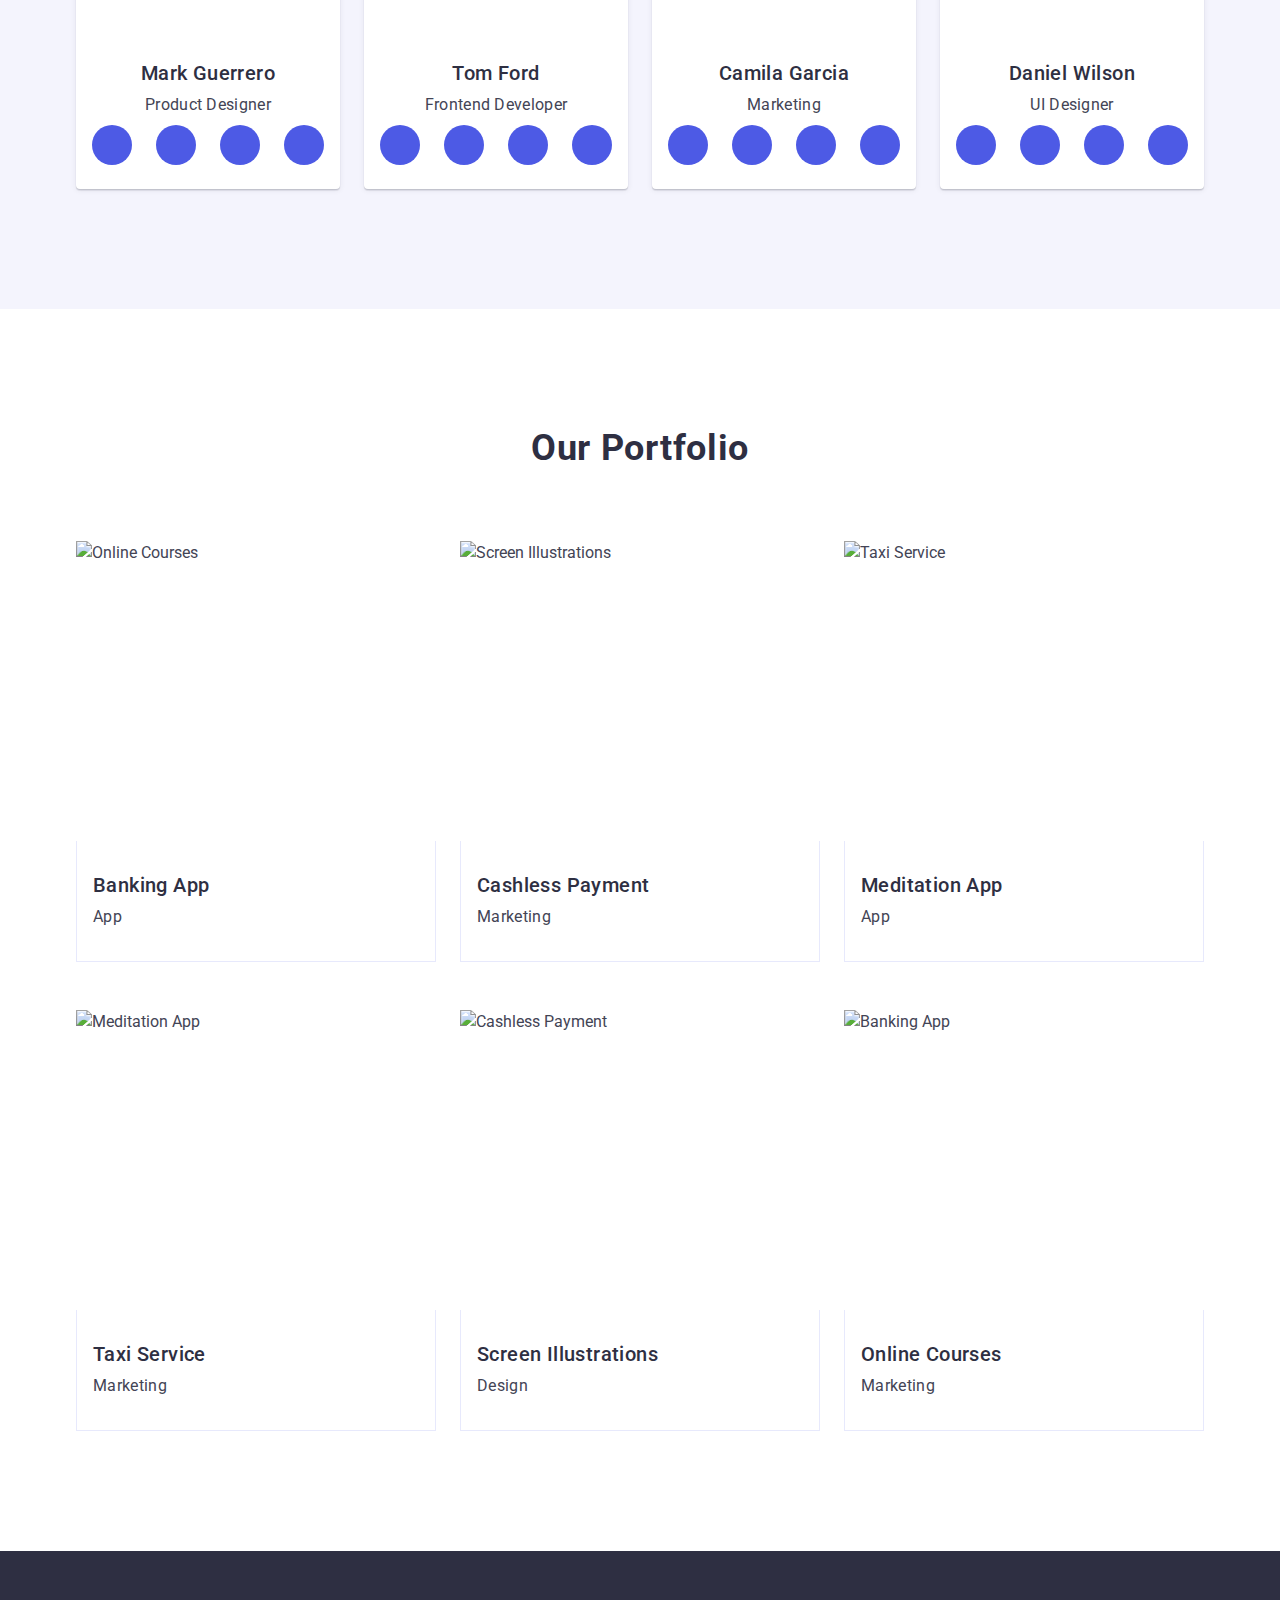
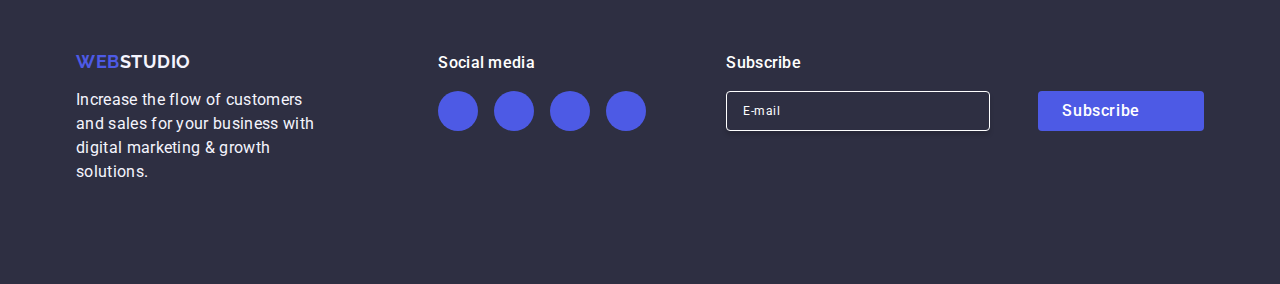
==== commit 64019245: "j" ====
--- a/index.html
+++ b/index.html
@@ -1,4 +1,4 @@
-<!DOCTYPE html>
+<!DOCTYPE HTML>
 <html lang="en">
 
 <head>
@@ -411,7 +411,7 @@
           <button type="submit" class="submit">Subscribe
             
               <svg class="submit-icon" width="24" height="24">
-                <use href="./images/icons.svg#icon-iconsendsvg" class="send-icon">
+                <use href="./images/icons.svg#icon-iconsendsvg" class="send-icon"></use>
               </svg>
           </button>
         </form>               
@@ -437,7 +437,7 @@
 <div class="user-input">
             <input id="user-name" class="data" type="text" name="user-name" placeholder="Name" />
             <svg class="svg-user-icon" width="18" height="24">
-              <use href="./images/icons.svg#icon-personblack" clas="user-icon"></use>
+              <use href="./images/icons.svg#icon-personblack" class="user-icon"></use>
             </svg>
 </div>
           </div>
@@ -448,7 +448,7 @@
               <div class="user-input">
                 <input id="tel-input" class="data" type="tel" name="personaldata" placeholder="Phone" />
             <svg class="svg-user-icon" width="18" height="24">
-              <use href="./images/icons.svg#icon-phoneblack" clas="user-icon"></use>
+              <use href="./images/icons.svg#icon-phoneblack" class="user-icon"></use>
             </svg>
           </div>
 
@@ -461,11 +461,11 @@
                 <input id="email-input" class="data" type="email" name="personaldata"
               placeholder="E-mail" />
             <svg class="svg-user-icon" width="18" height="24">
-              <use href="./images/icons.svg#icon-emailblack" clas="user-icon"></use>
+              <use href="./images/icons.svg#icon-emailblack" class="user-icon"></use>
             </svg>
             </div>
           </div>
-          <div class="user-form">
+          <div class="user-form-textarea">
             <label class="form-label" for="user-comment">Comment </label>
        
             <textarea class="textarea-label" name="user-comment" id="user-comment" rows="5"
@@ -475,7 +475,7 @@
          
       
       <div class="chek-text">
-        <input type="checkbox" class="visually-hidden" class="checkbox" id="user-privacy" name="user-privacy" value="true" />
+        <input type="checkbox" class="checkbox visually-hidden" id="user-privacy" name="user-privacy" value="true" />
         <label class="new-checkbox" for="user-privacy">
           <span class="span-checkbox">
             <svg class="chek" width="10" height="8">
@@ -496,7 +496,6 @@
     </div>
   </div>
   
-  </div>
 </body>
 
 </html>--- a/css/styles.css
+++ b/css/styles.css
@@ -555,9 +555,7 @@
 padding: 72px 24px 24px 24px;
 }
 
-.backdrop :not(is-open) .modal {
-    transform: translate(-50%, -50%) skale (1.5);
-}
+
 
 .button-modal-close {
    
@@ -570,14 +568,14 @@
     height: 24px;
     width: 24px;
     cursor: pointer;
-    transition: background-color 250ms cubic-bezier(0.4, 0, 0.2, 1), border 250ms cubic-bezier(0.4, 0, 0.2, 1);    border: none;
+    transition: background-color 250ms cubic-bezier(0.4, 0, 0.2, 1), border 250ms cubic-bezier(0.4, 0, 0.2, 1);    
+    border: none;
     border: 1px solid rgba(0, 0, 0, 0.1);
     top: 24px;
     right: 24px;
     background-color: #e7e9fc;
     padding: 0;
     transition: fill 250ms cubic-bezier(0.4, 0, 0.2, 1);
-
 }
 
 .button-modal-close:hover {
@@ -724,6 +722,13 @@
 flex-direction: column;
 margin-bottom: 8px;
 }
+.user-form-textarea {
+    position: relative;
+    display: flex;
+    flex-direction: column;
+    margin-bottom: 16px;
+}
+
 .svg-user-icon {
 position: absolute;
 left: 16px;
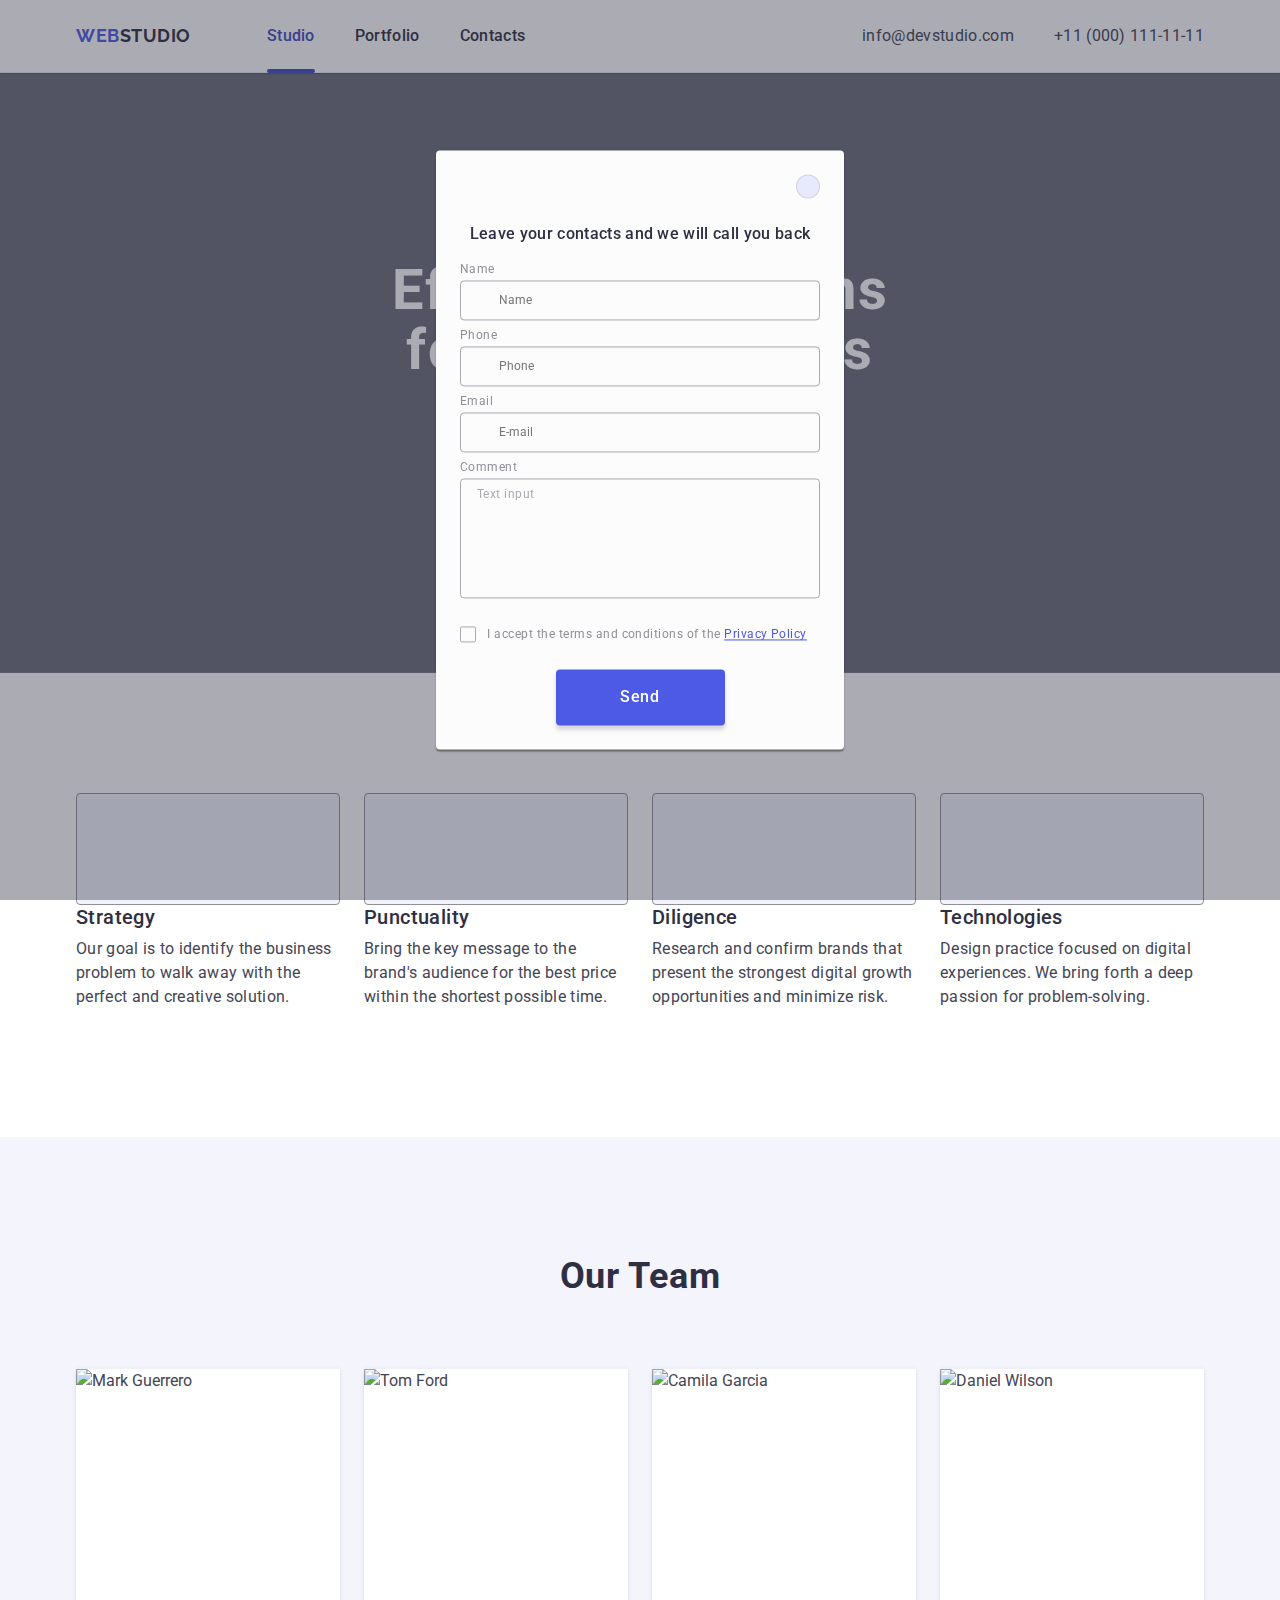
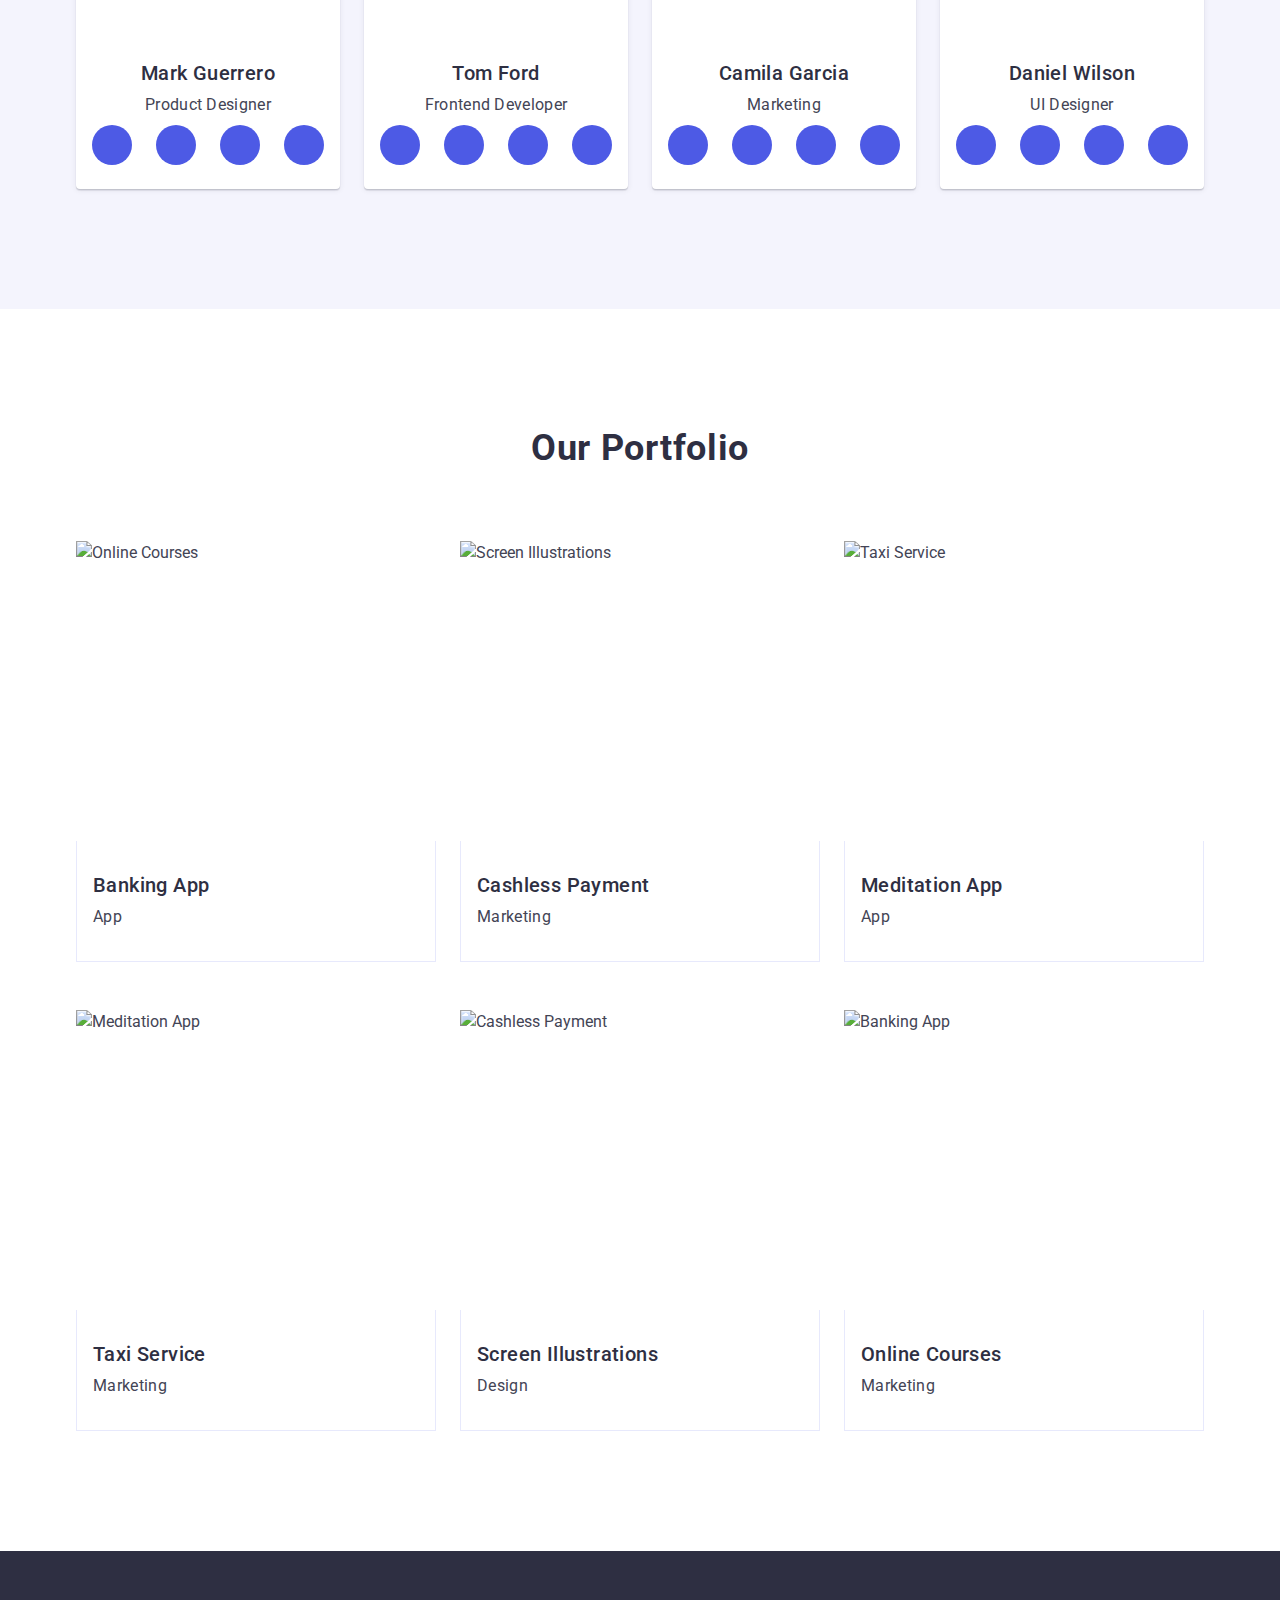
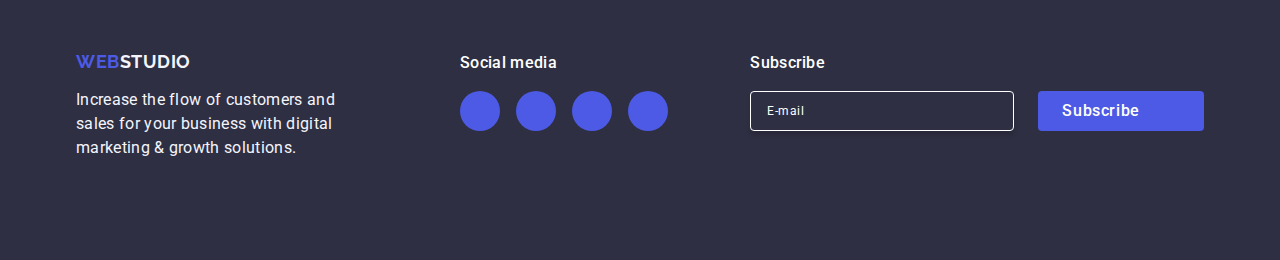
==== commit e7a91140: "j" ====
--- a/index.html
+++ b/index.html
@@ -1,501 +1,594 @@
-<!DOCTYPE HTML>
+<!DOCTYPE html>
 <html lang="en">
+  <head>
+    <meta name="viewport" content="width=device-width, initial-scale=1.0" />
+    <meta charset="UTF-8" />
+    <meta name="viewport" content="width=device-width, initial-scale=1.0" />
+    <title>Web Studio</title>
+    <link
+      rel="stylesheet"
+      href="https://cdnjs.cloudflare.com/ajax/libs/modern-normalize/3.0.1/modern-normalize.min.css"
+      integrity="sha512-q6WgHqiHlKyOqslT/lgBgodhd03Wp4BEqKeW6nNtlOY4quzyG3VoQKFrieaCeSnuVseNKRGpGeDU3qPmabCANg=="
+      crossorigin="anonymous"
+      referrerpolicy="no-referrer"
+    />
+    <link rel="preconnect" href="https://fonts.googleapis.com" />
+    <link rel="preconnect" href="https://fonts.gstatic.com" crossorigin />
+    <link
+      href="https://fonts.googleapis.com/css2?family=Raleway:wght@700&family=Roboto:wght@400;500;700&display=swap"
+      rel="stylesheet"
+    />
+    <link rel="preconnect" href="https://fonts.googleapis.com" />
+    <link rel="preconnect" href="https://fonts.gstatic.com" crossorigin />
+    <link
+      rel="stylesheet"
+      href="https://cdnjs.cloudflare.com/ajax/libs/modern-normalize/3.0.1/modern-normalize.min.css"
+    />
 
-<head>
-  <meta charset="UTF-8" />
-  <meta name="viewport" content="width=device-width, initial-scale=1.0" />
-  <title>Web Studio</title>
-  <link rel="stylesheet" href="https://cdnjs.cloudflare.com/ajax/libs/modern-normalize/3.0.1/modern-normalize.min.css"
-    integrity="sha512-q6WgHqiHlKyOqslT/lgBgodhd03Wp4BEqKeW6nNtlOY4quzyG3VoQKFrieaCeSnuVseNKRGpGeDU3qPmabCANg=="
-    crossorigin="anonymous" referrerpolicy="no-referrer" />
-  <link rel="preconnect" href="https://fonts.googleapis.com" />
-  <link rel="preconnect" href="https://fonts.gstatic.com" crossorigin />
-  <link href="https://fonts.googleapis.com/css2?family=Raleway:wght@700&family=Roboto:wght@400;500;700&display=swap"
-    rel="stylesheet" />
-  <link rel="preconnect" href="https://fonts.googleapis.com" />
-  <link rel="preconnect" href="https://fonts.gstatic.com" crossorigin />
-  <link rel="stylesheet"
-    href="https://cdnjs.cloudflare.com/ajax/libs/modern-normalize/3.0.1/modern-normalize.min.css" />
+    <link rel="stylesheet" href="css/styles.css" />
+  </head>
 
-  <link rel="stylesheet" href="css/styles.css" />
-</head>
+  <body>
+    <header class="page-header">
+      <div class="container header-container">
+        <nav class="header-nav haeder-nav-container">
+          <a class="header-logo" href=""
+            >Web<span class="logo-part">Studio</span></a
+          >
+          <ul class="nav-list">
+            <li class="nav-item">
+              <a class="nav-link current" href="./index.html">Studio</a>
+            </li>
+            <li class="nav-item"><a class="nav-link" href="">Portfolio</a></li>
+            <li class="nav-item"><a class="nav-link" href="">Contacts</a></li>
+          </ul>
+        </nav>
+        <address class="contacts">
+          <ul class="contacts-list">
+            <li class="contacts-item">
+              <a class="contacts-link" href="mailto:info@devstudio.com"
+                >info@devstudio.com</a
+              >
+            </li>
+            <li class="contacts-item">
+              <a class="contacts-link" href="tel:+110001111111"
+                >+11 (000) 111-11-11</a
+              >
+            </li>
+          </ul>
+        </address>
+      </div>
+    </header>
+    <main>
+      <section class="main-section">
+        <div class="container main-container">
+          <h1 class="main-title">
+            Effective Solutions for&nbsp;Your&nbsp;Business
+          </h1>
+          <button type="button" class="main-button">Order Service</button>
+        </div>
+      </section>
 
-<body>
-  <header class="page-header">
-    <div class="container header-container">
-      <nav class="header-nav haeder-nav-container">
-        <a class="header-logo" href="">Web<span class="logo-part">Studio</span></a>
-        <ul class="nav-list">
-          <li class="nav-item">
-            <a class="nav-link current" href="./index.html">Studio</a>
-          </li>
-          <li class="nav-item"><a class="nav-link" href="">Portfolio</a></li>
-          <li class="nav-item"><a class="nav-link" href="">Contacts</a></li>
-        </ul>
-      </nav>
-      <address class="contacts">
-        <ul class="contacts-list">
-          <li class="contacts-item">
-            <a class="contacts-link" href="mailto:info@devstudio.com">info@devstudio.com</a>
-          </li>
-          <li class="contacts-item">
-            <a class="contacts-link" href="tel:+110001111111">+11 (000) 111-11-11</a>
-          </li>
-        </ul>
-      </address>
-    </div>
-  </header>
-  <main>
-    <section class="main-section">
-      <div class="container main-container">
-        <h1 class="main-title">
-          Effective Solutions for&nbsp;Your&nbsp;Business
-        </h1>
-        <button type="button" class="main-button">Order Service</button>
+      <section class="section text">
+        <div class="container">
+          <h2 class="visually-hidden">Our strengths</h2>
+          <ul class="text-list">
+            <li class="text-item">
+              <div class="text-icon">
+                <svg class="text-icon-svg" width="64" height="64">
+                  <use href="./images/icons.svg#icon-antenna"></use>
+                </svg>
+              </div>
+              <h3 class="text-heading-title">Strategy</h3>
+              <p class="text-lead">
+                Our goal is to identify the business problem to walk away with
+                the perfect and creative solution.
+              </p>
+            </li>
+            <li class="text-item">
+              <div class="text-icon">
+                <svg class="text-icon-svg" width="64" height="64">
+                  <use href="./images/icons.svg#icon-clock"></use>
+                </svg>
+              </div>
+              <h3 class="text-heading-title">Punctuality</h3>
+              <p class="text-lead">
+                Bring the key message to the brand's audience for the best price
+                within the shortest possible time.
+              </p>
+            </li>
+            <li class="text-item">
+              <div class="text-icon">
+                <svg class="text-icon-svg" width="64" height="64">
+                  <use href="./images/icons.svg#icon-diagram"></use>
+                </svg>
+              </div>
+              <h3 class="text-heading-title">Diligence</h3>
+              <p class="text-lead">
+                Research and confirm brands that present the strongest digital
+                growth opportunities and minimize risk.
+              </p>
+            </li>
+            <li class="text-item">
+              <div class="text-icon">
+                <svg class="text-icon-svg" width="64" height="64">
+                  <use href="./images/icons.svg#icon-astronaut"></use>
+                </svg>
+              </div>
+              <h3 class="text-heading-title">Technologies</h3>
+              <p class="text-lead">
+                Design practice focused on digital experiences. We bring forth a
+                deep passion for problem-solving.
+              </p>
+            </li>
+          </ul>
+        </div>
+      </section>
+
+      <section class="section img-avatar">
+        <div class="container img-container">
+          <h2 class="img-avatar-title">Our Team</h2>
+          <ul class="img-avatar-list">
+            <li class="img-avatar-item">
+              <img
+                src="./images/img.jpg"
+                alt="Mark Guerrero"
+                class="img-foto"
+                width="264"
+                height="260"
+              />
+              <div class="text-avatar">
+                <h3 class="img-avatar-heading">Mark Guerrero</h3>
+                <p class="img-avatar-lead">Product Designer</p>
+                <ul class="social-links">
+                  <li class="social-links-items">
+                    <a href="https://www.instagram.com/" class="svg-avatar">
+                      <svg class="svg-avatar-icon" width="16" height="16">
+                        <use href="./images/icons.svg#icon-instagram"></use>
+                      </svg>
+                    </a>
+                  </li>
+                  <li class="social-links-items">
+                    <a href="https://www.twitter.com" class="svg-avatar">
+                      <svg class="svg-avatar-icon" width="16" height="16">
+                        <use href="./images/icons.svg#icon-twitter"></use>
+                      </svg>
+                    </a>
+                  </li>
+                  <li class="social-links-items">
+                    <a href="https://www.facebook.com/" class="svg-avatar">
+                      <svg class="svg-avatar-icon" width="16" height="16">
+                        <use href="./images/icons.svg#icon-facebook"></use>
+                      </svg>
+                    </a>
+                  </li>
+                  <li class="social-links-items">
+                    <a href="https://www.linkedin.com/" class="svg-avatar">
+                      <svg class="svg-avatar-icon" width="16" height="16">
+                        <use href="./images/icons.svg#icon-linkedin"></use>
+                      </svg>
+                    </a>
+                  </li>
+                </ul>
+              </div>
+            </li>
+            <li class="img-avatar-item">
+              <img
+                src="./images/img-1.jpg"
+                alt="Tom Ford"
+                class="img-foto"
+                width="264"
+                height="260"
+              />
+              <div class="text-avatar">
+                <h3 class="img-avatar-heading">Tom Ford</h3>
+                <p class="img-avatar-lead">Frontend Developer</p>
+                <ul class="social-links">
+                  <li class="social-links-items">
+                    <a href="https://www.instagram.com/" class="svg-avatar">
+                      <svg class="svg-avatar-icon" width="16" height="16">
+                        <use href="./images/icons.svg#icon-instagram"></use>
+                      </svg>
+                    </a>
+                  </li>
+                  <li>
+                    <a href="https://www.twitter.com" class="svg-avatar">
+                      <svg class="svg-avatar-icon" width="16" height="16">
+                        <use href="./images/icons.svg#icon-twitter"></use>
+                      </svg>
+                    </a>
+                  </li>
+                  <li class="social-links-items">
+                    <a href="https://www.facebook.com/" class="svg-avatar">
+                      <svg class="svg-avatar-icon" width="16" height="16">
+                        <use href="./images/icons.svg#icon-facebook"></use>
+                      </svg>
+                    </a>
+                  </li>
+                  <li class="social-links-items">
+                    <a href="https://www.linkedin.com/" class="svg-avatar">
+                      <svg class="svg-avatar-icon" width="16" height="16">
+                        <use href="./images/icons.svg#icon-linkedin"></use>
+                      </svg>
+                    </a>
+                  </li>
+                </ul>
+              </div>
+            </li>
+            <li class="img-avatar-item">
+              <img
+                src="./images/img-2.jpg"
+                alt="Camila Garcia"
+                class="img-foto"
+                width="264"
+                height="260"
+              />
+              <div class="text-avatar">
+                <h3 class="img-avatar-heading">Camila Garcia</h3>
+                <p class="img-avatar-lead">Marketing</p>
+                <ul class="social-links">
+                  <li class="social-links-items">
+                    <a href="https://www.instagram.com/" class="svg-avatar">
+                      <svg class="svg-avatar-icon" width="16" height="16">
+                        <use href="./images/icons.svg#icon-instagram"></use>
+                      </svg>
+                    </a>
+                  </li>
+                  <li class="social-links-items">
+                    <a href="https://www.twitter.com" class="svg-avatar">
+                      <svg class="svg-avatar-icon" width="16" height="16">
+                        <use href="./images/icons.svg#icon-twitter"></use>
+                      </svg>
+                    </a>
+                  </li>
+                  <li class="social-links-items">
+                    <a href="https://www.facebook.com/" class="svg-avatar">
+                      <svg class="svg-avatar-icon" width="16" height="16">
+                        <use href="./images/icons.svg#icon-facebook"></use>
+                      </svg>
+                    </a>
+                  </li>
+                  <li class="social-links-items">
+                    <a href="https://www.linkedin.com/" class="svg-avatar">
+                      <svg class="svg-avatar-icon" width="16" height="16">
+                        <use href="./images/icons.svg#icon-linkedin"></use>
+                      </svg>
+                    </a>
+                  </li>
+                </ul>
+              </div>
+            </li>
+            <li class="img-avatar-item">
+              <img
+                src="./images/img-3.jpg"
+                alt="Daniel Wilson"
+                class="img-foto"
+                width="264"
+                height="260"
+              />
+              <div class="text-avatar">
+                <h3 class="img-avatar-heading">Daniel Wilson</h3>
+                <p class="img-avatar-lead">UI Designer</p>
+                <ul class="social-links">
+                  <li>
+                    <a href="https://www.instagram.com/" class="svg-avatar">
+                      <svg class="svg-avatar-icon" width="16" height="16">
+                        <use href="./images/icons.svg#icon-instagram"></use>
+                      </svg>
+                    </a>
+                  </li>
+                  <li>
+                    <a href="https://www.twitter.com" class="svg-avatar">
+                      <svg class="svg-avatar-icon" width="16" height="16">
+                        <use href="./images/icons.svg#icon-twitter"></use>
+                      </svg>
+                    </a>
+                  </li>
+                  <li>
+                    <a href="https://www.facebook.com/" class="svg-avatar">
+                      <svg class="svg-avatar-icon" width="16" height="16">
+                        <use href="./images/icons.svg#icon-facebook"></use>
+                      </svg>
+                    </a>
+                  </li>
+                  <li>
+                    <a href="https://www.linkedin.com/" class="svg-avatar">
+                      <svg class="svg-avatar-icon" width="16" height="16">
+                        <use href="./images/icons.svg#icon-linkedin"></use>
+                      </svg>
+                    </a>
+                  </li>
+                </ul>
+              </div>
+            </li>
+          </ul>
+        </div>
+      </section>
+
+      <section class="section img-illustration">
+        <div class="container illustration-container">
+          <h2 class="img-illustration-title">Our Portfolio</h2>
+          <ul class="img-illustration-list">
+            <li class="img-illustration-item">
+              <div class="box-image">
+                <img
+                  src="./images/WebStudio/img-5.jpg"
+                  alt="Online Courses"
+                  width="360"
+                  height="300"
+                />
+                <p class="text-overlay overlay">
+                  14 Stylish and User-Friendly App Design Concepts · Task
+                  Manager App · Calorie Tracker App · Exotic Fruit Ecommerce App
+                  · Cloud Storage App
+                </p>
+              </div>
+              <div class="text-illustration">
+                <h3 class="img-illustration-heading">Banking App</h3>
+                <p class="img-illustration-lead">App</p>
+              </div>
+            </li>
+            <li class="img-illustration-item">
+              <div class="box-image">
+                <img
+                  src="./images/WebStudio/img-4.jpg"
+                  alt="Screen Illustrations"
+                  width="360"
+                  height="300"
+                />
+                <p class="text-overlay overlay">
+                  14 Stylish and User-Friendly App Design Concepts · Task
+                  Manager App · Calorie Tracker App · Exotic Fruit Ecommerce App
+                  · Cloud Storage App
+                </p>
+              </div>
+              <div class="text-illustration">
+                <h3 class="img-illustration-heading">Cashless Payment</h3>
+                <p class="img-illustration-lead">Marketing</p>
+              </div>
+            </li>
+            <li class="img-illustration-item">
+              <div class="box-image">
+                <img
+                  src="./images/WebStudio/img-3.jpg"
+                  alt="Taxi Service"
+                  width="360"
+                  height="300"
+                />
+                <p class="text-overlay overlay">
+                  14 Stylish and User-Friendly App Design Concepts · Task
+                  Manager App · Calorie Tracker App · Exotic Fruit Ecommerce App
+                  · Cloud Storage App
+                </p>
+              </div>
+              <div class="text-illustration">
+                <h3 class="img-illustration-heading">Meditation App</h3>
+                <p class="img-illustration-lead">App</p>
+              </div>
+            </li>
+            <li class="img-illustration-item">
+              <div class="box-image">
+                <img
+                  src="./images/WebStudio/img-2.jpg"
+                  alt="Meditation App"
+                  width="360"
+                  height="300"
+                />
+                <p class="text-overlay overlay">
+                  14 Stylish and User-Friendly App Design Concepts · Task
+                  Manager App · Calorie Tracker App · Exotic Fruit Ecommerce App
+                  · Cloud Storage App
+                </p>
+              </div>
+              <div class="text-illustration">
+                <h3 class="img-illustration-heading">Taxi Service</h3>
+                <p class="img-illustration-lead">Marketing</p>
+              </div>
+            </li>
+            <li class="img-illustration-item">
+              <div class="box-image">
+                <img
+                  src="./images/WebStudio/img-1.jpg"
+                  alt="Cashless Payment"
+                  width="360"
+                  height="300"
+                />
+                <p class="text-overlay overlay">
+                  14 Stylish and User-Friendly App Design Concepts · Task
+                  Manager App · Calorie Tracker App · Exotic Fruit Ecommerce App
+                  · Cloud Storage App
+                </p>
+              </div>
+              <div class="text-illustration">
+                <h3 class="img-illustration-heading">Screen Illustrations</h3>
+                <p class="img-illustration-lead">Design</p>
+              </div>
+            </li>
+            <li class="img-illustration-item">
+              <div class="box-image">
+                <img
+                  src="./images/WebStudio/img.jpg"
+                  alt="Banking App"
+                  width="360"
+                  height="300"
+                />
+                <p class="text-overlay overlay">
+                  14 Stylish and User-Friendly App Design Concepts · Task
+                  Manager App · Calorie Tracker App · Exotic Fruit Ecommerce App
+                  · Cloud Storage App
+                </p>
+              </div>
+              <div class="text-illustration">
+                <h3 class="img-illustration-heading">Online Courses</h3>
+                <p class="img-illustration-lead">Marketing</p>
+              </div>
+            </li>
+          </ul>
+        </div>
+      </section>
+    </main>
+    <footer class="page-footer">
+      <div class="container footer-main">
+        <div class="footer-container">
+          <a class="logo footer-logo" href=""
+            >Web<span class="logo-part">Studio</span></a
+          >
+          <p class="footer-lead">
+            Increase the flow of customers and sales for your business with
+            digital marketing & growth solutions.
+          </p>
+        </div>
+        <div>
+          <p class="social-text">Social media</p>
+          <ul class="social-links-footer">
+            <li class="social-items-footer">
+              <a href="https://www.instagram.com/" class="svg-avatar">
+                <svg class="svg-avatar-icon" width="24" height="24">
+                  <use href="./images/icons.svg#icon-instagram"></use>
+                </svg>
+              </a>
+            </li>
+            <li class="social-items-footer">
+              <a href="https://www.twitter.com" class="svg-avatar">
+                <svg class="svg-avatar-icon" width="24" height="24">
+                  <use href="./images/icons.svg#icon-twitter"></use>
+                </svg>
+              </a>
+            </li>
+            <li class="social-items-footer">
+              <a href="https://www.facebook.com/" class="svg-avatar">
+                <svg class="svg-avatar-icon" width="24" height="24">
+                  <use href="./images/icons.svg#icon-facebook"></use>
+                </svg>
+              </a>
+            </li>
+            <li class="social-items-footer">
+              <a href="https://www.linkedin.com/" class="svg-avatar">
+                <svg class="svg-avatar-icon" width="24" height="24">
+                  <use href="./images/icons.svg#icon-linkedin"></use>
+                </svg>
+              </a>
+            </li>
+          </ul>
+        </div>
+        <div class="form-subscribe">
+          <p class="p-form-subscribe">Subscribe</p>
+          <form class="form-footer">
+            <label class="footer-email">
+              <input
+                type="email"
+                class="email-enter"
+                name="email-enter"
+                placeholder="E-mail"
+              />
+            </label>
+            <button type="submit" class="submit">
+              Subscribe
+              <svg class="submit-icon" width="24" height="24">
+                <use
+                  href="./images/icons.svg#icon-iconsendsvg"
+                  class="send-icon"
+                ></use>
+              </svg>
+            </button>
+          </form>
+        </div>
       </div>
-    </section>
-
-    <section class="section text">
-      <div class="container">
-        <h2 class="visually-hidden">Our strengths</h2>
-        <ul class="text-list">
-          <li class="text-item">
-            <div class="text-icon">
-              <svg class="text-icon-svg" width="64" height="64">
-                <use href="./images/icons.svg#icon-antenna"></use>
+    </footer>
+    <div class="backdrop is-open">
+      <div class="modal">
+        <button class="button-modal-close" type="button">
+          <svg class="modal-icon-close" width="8" height="8">
+            <use
+              href="./images/icons.svg#icon-closeblack"
+              class="close-button"
+            ></use>
+          </svg>
+        </button>
+        <p class="p-form">Leave your contacts and we will call you back</p>
+        <form class="form-main" name="form-main">
+          <div class="user-form">
+            <label class="form-label" for="user-name"> Name </label>
+            <div class="user-input">
+              <input
+                id="user-name"
+                class="data"
+                type="text"
+                name="user-name"
+                placeholder="Name"
+              />
+              <svg class="svg-user-icon" width="18" height="24">
+                <use
+                  href="./images/icons.svg#icon-personblack"
+                  class="user-icon"
+                ></use>
               </svg>
             </div>
-            <h3 class="text-heading-title">Strategy</h3>
-            <p class="text-lead">
-              Our goal is to identify the business problem to walk away with
-              the perfect and creative solution.
-            </p>
-          </li>
-          <li class="text-item">
-            <div class="text-icon">
-              <svg class="text-icon-svg" width="64" height="64">
-                <use href="./images/icons.svg#icon-clock"></use>
+          </div>
+          <div class="user-form">
+            <label class="form-label" for="tel-input"> Phone </label>
+            <div class="user-input">
+              <input
+                id="tel-input"
+                class="data"
+                type="tel"
+                name="personaldata"
+                placeholder="Phone"
+              />
+              <svg class="svg-user-icon" width="18" height="24">
+                <use
+                  href="./images/icons.svg#icon-phoneblack"
+                  class="user-icon"
+                ></use>
               </svg>
             </div>
-            <h3 class="text-heading-title">Punctuality</h3>
-            <p class="text-lead">
-              Bring the key message to the brand's audience for the best price
-              within the shortest possible time.
-            </p>
-          </li>
-          <li class="text-item">
-            <div class="text-icon">
-              <svg class="text-icon-svg" width="64" height="64">
-                <use href="./images/icons.svg#icon-diagram"></use>
-              </svg>
-            </div>
-            <h3 class="text-heading-title">Diligence</h3>
-            <p class="text-lead">
-              Research and confirm brands that present the strongest digital
-              growth opportunities and minimize risk.
-            </p>
-          </li>
-          <li class="text-item">
-            <div class="text-icon">
-              <svg class="text-icon-svg" width="64" height="64">
-                <use href="./images/icons.svg#icon-astronaut"></use>
-              </svg>
-            </div>
-            <h3 class="text-heading-title">Technologies</h3>
-            <p class="text-lead">
-              Design practice focused on digital experiences. We bring forth a
-              deep passion for problem-solving.
-            </p>
-          </li>
-        </ul>
-      </div>
-    </section>
-
-    <section class="section img-avatar">
-      <div class="container img-container">
-        <h2 class="img-avatar-title">Our Team</h2>
-        <ul class="img-avatar-list">
-          <li class="img-avatar-item">
-            <img src="./images/img.jpg" alt="Mark Guerrero" class="img-foto" width="264" height="260" />
-            <div class="text-avatar">
-              <h3 class="img-avatar-heading">Mark Guerrero</h3>
-              <p class="img-avatar-lead">Product Designer</p>
-              <ul class="social-links">
-                <li class="social-links-items">
-                  <a href="https://www.instagram.com/" class="svg-avatar">
-                    <svg class="svg-avatar-icon" width="16" height="16">
-                      <use href="./images/icons.svg#icon-instagram"></use>
-                    </svg>
-                  </a>
-                </li>
-                <li class="social-links-items">
-                  <a href="https://www.twitter.com" class="svg-avatar">
-                    <svg class="svg-avatar-icon" width="16" height="16">
-                      <use href="./images/icons.svg#icon-twitter"></use>
-                    </svg>
-                  </a>
-                </li>
-                <li class="social-links-items">
-                  <a href="https://www.facebook.com/" class="svg-avatar">
-                    <svg class="svg-avatar-icon" width="16" height="16">
-                      <use href="./images/icons.svg#icon-facebook"></use>
-                    </svg>
-                  </a>
-                </li>
-                <li class="social-links-items">
-                  <a href="https://www.linkedin.com/" class="svg-avatar">
-                    <svg class="svg-avatar-icon" width="16" height="16">
-                      <use href="./images/icons.svg#icon-linkedin"></use>
-                    </svg>
-                  </a>
-                </li>
-              </ul>
-            </div>
-          </li>
-          <li class="img-avatar-item">
-            <img src="./images/img-1.jpg" alt="Tom Ford" class="img-foto" width="264" height="260" />
-            <div class="text-avatar">
-              <h3 class="img-avatar-heading">Tom Ford</h3>
-              <p class="img-avatar-lead">Frontend Developer</p>
-              <ul class="social-links">
-                <li class="social-links-items">
-                  <a href="https://www.instagram.com/" class="svg-avatar">
-                    <svg class="svg-avatar-icon" width="16" height="16">
-                      <use href="./images/icons.svg#icon-instagram"></use>
-                    </svg>
-                  </a>
-                </li>
-                <li>
-                  <a href="https://www.twitter.com" class="svg-avatar">
-                    <svg class="svg-avatar-icon" width="16" height="16">
-                      <use href="./images/icons.svg#icon-twitter"></use>
-                    </svg>
-                  </a>
-                </li>
-                <li class="social-links-items">
-                  <a href="https://www.facebook.com/" class="svg-avatar">
-                    <svg class="svg-avatar-icon" width="16" height="16">
-                      <use href="./images/icons.svg#icon-facebook"></use>
-                    </svg>
-                  </a>
-                </li>
-                <li class="social-links-items">
-                  <a href="https://www.linkedin.com/" class="svg-avatar">
-                    <svg class="svg-avatar-icon" width="16" height="16">
-                      <use href="./images/icons.svg#icon-linkedin"></use>
-                    </svg>
-                  </a>
-                </li>
-              </ul>
-            </div>
-          </li>
-          <li class="img-avatar-item">
-            <img src="./images/img-2.jpg" alt="Camila Garcia" class="img-foto" width="264" height="260" />
-            <div class="text-avatar">
-              <h3 class="img-avatar-heading">Camila Garcia</h3>
-              <p class="img-avatar-lead">Marketing</p>
-              <ul class="social-links">
-                <li class="social-links-items">
-                  <a href="https://www.instagram.com/" class="svg-avatar">
-                    <svg class="svg-avatar-icon" width="16" height="16">
-                      <use href="./images/icons.svg#icon-instagram"></use>
-                    </svg>
-                  </a>
-                </li>
-                <li class="social-links-items">
-                  <a href="https://www.twitter.com" class="svg-avatar">
-                    <svg class="svg-avatar-icon" width="16" height="16">
-                      <use href="./images/icons.svg#icon-twitter"></use>
-                    </svg>
-                  </a>
-                </li>
-                <li class="social-links-items">
-                  <a href="https://www.facebook.com/" class="svg-avatar">
-                    <svg class="svg-avatar-icon" width="16" height="16">
-                      <use href="./images/icons.svg#icon-facebook"></use>
-                    </svg>
-                  </a>
-                </li>
-                <li class="social-links-items">
-                  <a href="https://www.linkedin.com/" class="svg-avatar">
-                    <svg class="svg-avatar-icon" width="16" height="16">
-                      <use href="./images/icons.svg#icon-linkedin"></use>
-                    </svg>
-                  </a>
-                </li>
-              </ul>
-            </div>
-          </li>
-          <li class="img-avatar-item">
-            <img src="./images/img-3.jpg" alt="Daniel Wilson" class="img-foto" width="264" height="260" />
-            <div class="text-avatar">
-              <h3 class="img-avatar-heading">Daniel Wilson</h3>
-              <p class="img-avatar-lead">UI Designer</p>
-              <ul class="social-links">
-                <li>
-                  <a href="https://www.instagram.com/" class="svg-avatar">
-                    <svg class="svg-avatar-icon" width="16" height="16">
-                      <use href="./images/icons.svg#icon-instagram"></use>
-                    </svg>
-                  </a>
-                </li>
-                <li>
-                  <a href="https://www.twitter.com" class="svg-avatar">
-                    <svg class="svg-avatar-icon" width="16" height="16">
-                      <use href="./images/icons.svg#icon-twitter"></use>
-                    </svg>
-                  </a>
-                </li>
-                <li>
-                  <a href="https://www.facebook.com/" class="svg-avatar">
-                    <svg class="svg-avatar-icon" width="16" height="16">
-                      <use href="./images/icons.svg#icon-facebook"></use>
-                    </svg>
-                  </a>
-                </li>
-                <li>
-                  <a href="https://www.linkedin.com/" class="svg-avatar">
-                    <svg class="svg-avatar-icon" width="16" height="16">
-                      <use href="./images/icons.svg#icon-linkedin"></use>
-                    </svg>
-                  </a>
-                </li>
-              </ul>
-            </div>
-          </li>
-        </ul>
-      </div>
-    </section>
-
-    <section class="section img-illustration">
-      <div class="container illustration-container">
-        <h2 class="img-illustration-title">Our Portfolio</h2>
-        <ul class="img-illustration-list">
-          <li class="img-illustration-item">
-            <div class="box-image">
-              <img src="./images/WebStudio/img-5.jpg" alt="Online Courses" width="360" height="300" />
-              <p class="text-overlay overlay">
-                14 Stylish and User-Friendly App Design Concepts · Task
-                Manager App · Calorie Tracker App · Exotic Fruit Ecommerce App
-                · Cloud Storage App
-              </p>
-            </div>
-            <div class="text-illustration">
-              <h3 class="img-illustration-heading">Banking App</h3>
-              <p class="img-illustration-lead">App</p>
-            </div>
-          </li>
-          <li class="img-illustration-item">
-            <div class="box-image">
-              <img src="./images/WebStudio/img-4.jpg" alt="Screen Illustrations" width="360" height="300" />
-              <p class="text-overlay overlay">
-                14 Stylish and User-Friendly App Design Concepts · Task
-                Manager App · Calorie Tracker App · Exotic Fruit Ecommerce App
-                · Cloud Storage App
-              </p>
-            </div>
-            <div class="text-illustration">
-              <h3 class="img-illustration-heading">Cashless Payment</h3>
-              <p class="img-illustration-lead">Marketing</p>
-            </div>
-          </li>
-          <li class="img-illustration-item">
-            <div class="box-image">
-              <img src="./images/WebStudio/img-3.jpg" alt="Taxi Service" width="360" height="300" />
-              <p class="text-overlay overlay">
-                14 Stylish and User-Friendly App Design Concepts · Task
-                Manager App · Calorie Tracker App · Exotic Fruit Ecommerce App
-                · Cloud Storage App
-              </p>
-            </div>
-            <div class="text-illustration">
-              <h3 class="img-illustration-heading">Meditation App</h3>
-              <p class="img-illustration-lead">App</p>
-            </div>
-          </li>
-          <li class="img-illustration-item">
-            <div class="box-image">
-              <img src="./images/WebStudio/img-2.jpg" alt="Meditation App" width="360" height="300" />
-              <p class="text-overlay overlay">
-                14 Stylish and User-Friendly App Design Concepts · Task
-                Manager App · Calorie Tracker App · Exotic Fruit Ecommerce App
-                · Cloud Storage App
-              </p>
-            </div>
-            <div class="text-illustration">
-              <h3 class="img-illustration-heading">Taxi Service</h3>
-              <p class="img-illustration-lead">Marketing</p>
-            </div>
-          </li>
-          <li class="img-illustration-item">
-            <div class="box-image">
-              <img src="./images/WebStudio/img-1.jpg" alt="Cashless Payment" width="360" height="300" />
-              <p class="text-overlay overlay">
-                14 Stylish and User-Friendly App Design Concepts · Task
-                Manager App · Calorie Tracker App · Exotic Fruit Ecommerce App
-                · Cloud Storage App
-              </p>
-            </div>
-            <div class="text-illustration">
-              <h3 class="img-illustration-heading">Screen Illustrations</h3>
-              <p class="img-illustration-lead">Design</p>
-            </div>
-          </li>
-          <li class="img-illustration-item">
-            <div class="box-image">
-              <img src="./images/WebStudio/img.jpg" alt="Banking App" width="360" height="300" />
-              <p class="text-overlay overlay">
-                14 Stylish and User-Friendly App Design Concepts · Task
-                Manager App · Calorie Tracker App · Exotic Fruit Ecommerce App
-                · Cloud Storage App
-              </p>
-            </div>
-            <div class="text-illustration">
-              <h3 class="img-illustration-heading">Online Courses</h3>
-              <p class="img-illustration-lead">Marketing</p>
-            </div>
-          </li>
-        </ul>
-      </div>
-    </section>
-  </main>
-  <footer class="page-footer">
-    <div class="container footer-main">
-      <div class="footer-container">
-        <a class="logo footer-logo" href="">Web<span class="logo-part">Studio</span></a>
-        <p class="footer-lead">
-          Increase the flow of customers and sales for your business with
-          digital marketing & growth solutions.
-        </p>
-      </div>
-      <div>
-        <p class="social-text">Social media</p>
-        <ul class="social-links-footer">
-          <li class="social-items-footer">
-            <a href="https://www.instagram.com/" class="svg-avatar">
-              <svg class="svg-avatar-icon" width="24" height="24">
-                <use href="./images/icons.svg#icon-instagram"></use>
-              </svg>
-            </a>
-          </li>
-          <li class="social-items-footer">
-            <a href="https://www.twitter.com" class="svg-avatar">
-              <svg class="svg-avatar-icon" width="24" height="24">
-                <use href="./images/icons.svg#icon-twitter"></use>
-              </svg>
-            </a>
-          </li>
-          <li class="social-items-footer">
-            <a href="https://www.facebook.com/" class="svg-avatar">
-              <svg class="svg-avatar-icon" width="24" height="24">
-                <use href="./images/icons.svg#icon-facebook"></use>
-              </svg>
-            </a>
-          </li>
-          <li class="social-items-footer">
-            <a href="https://www.linkedin.com/" class="svg-avatar">
-              <svg class="svg-avatar-icon" width="24" height="24">
-                <use href="./images/icons.svg#icon-linkedin"></use>
-              </svg>
-            </a>
-          </li>
-    
-        </ul>
-      </div>
-      <div class="form-subscribe">   
-        <p class="p-form-subscribe">Subscribe</p>   
-        <form class="form-footer">
-          <label class="footer-email">
-            <input type="email" class="email-enter" name="email-enter" placeholder="E-mail">
-          </label>
-          <button type="submit" class="submit">Subscribe
-            
-              <svg class="submit-icon" width="24" height="24">
-                <use href="./images/icons.svg#icon-iconsendsvg" class="send-icon"></use>
-              </svg>
-          </button>
-        </form>               
-      </div>      
-      
-    </div>
-  </footer>
-  <div class="backdrop is-open">
-    <div class="modal">
-      <button class="button-modal-close" type="button">
-        <svg class="modal-icon-close" width="8" height="8">
-          <use href="./images/icons.svg#icon-closeblack" class="close-button"></use>
-        </svg>
-      </button>
-
-
-      <p class="p-form">Leave your contacts and we will call you back</p>
-      <form class="form-main" name="form-main">
-        
-          <div class="user-form">
-            <label class="form-label" for="user-name">
-              Name </label>
-<div class="user-input">
-            <input id="user-name" class="data" type="text" name="user-name" placeholder="Name" />
-            <svg class="svg-user-icon" width="18" height="24">
-              <use href="./images/icons.svg#icon-personblack" class="user-icon"></use>
-            </svg>
-</div>
           </div>
           <div class="user-form">
-            <label class="form-label" for="tel-input">
-
-              Phone </label>
-              <div class="user-input">
-                <input id="tel-input" class="data" type="tel" name="personaldata" placeholder="Phone" />
-            <svg class="svg-user-icon" width="18" height="24">
-              <use href="./images/icons.svg#icon-phoneblack" class="user-icon"></use>
-            </svg>
-          </div>
-
-          </div>
-          <div class="user-form">
-            <label class="form-label" for="email-input">
-
-              Email </label>
-              <div class="user-input">
-                <input id="email-input" class="data" type="email" name="personaldata"
-              placeholder="E-mail" />
-            <svg class="svg-user-icon" width="18" height="24">
-              <use href="./images/icons.svg#icon-emailblack" class="user-icon"></use>
-            </svg>
+            <label class="form-label" for="email-input"> Email </label>
+            <div class="user-input">
+              <input
+                id="email-input"
+                class="data"
+                type="email"
+                name="personaldata"
+                placeholder="E-mail"
+              />
+              <svg class="svg-user-icon" width="18" height="24">
+                <use
+                  href="./images/icons.svg#icon-emailblack"
+                  class="user-icon"
+                ></use>
+              </svg>
             </div>
           </div>
           <div class="user-form-textarea">
             <label class="form-label" for="user-comment">Comment </label>
-       
-            <textarea class="textarea-label" name="user-comment" id="user-comment" rows="5"
-              placeholder="Text input">
-           </textarea>
+            <textarea class="textarea-label" name="user-comment" id="user-comment" placeholder="Text input" rows="5"></textarea>
+          </div> 
+          <div class="chek-text">
+            <input
+              type="checkbox"
+              class="checkbox visually-hidden"
+              id="user-privacy"
+              name="user-privacy"
+              value="true"
+            />
+            <label class="new-checkbox" for="user-privacy">
+              <span class="span-checkbox">
+                <svg class="chek" width="10" height="8">
+                  <use
+                    href="./images/icons.svg#icon-Propertyclick"
+                    class="chek-icon"
+                  ></use>
+                </svg>
+              </span>
+              I accept the terms and conditions of the
+              <a href="" class="policy">Privacy Policy</a>
+            </label>
           </div>
-         
-      
-      <div class="chek-text">
-        <input type="checkbox" class="checkbox visually-hidden" id="user-privacy" name="user-privacy" value="true" />
-        <label class="new-checkbox" for="user-privacy">
-          <span class="span-checkbox">
-            <svg class="chek" width="10" height="8">
-              <use href="./images/icons.svg#icon-Propertyclick" class="chek-icon">
-</use>
-            </svg>
-          </span>
-          I accept the terms and conditions of the
-
-          <a href="" class="policy">Privacy Policy</a>
-        </label>
+          <button class="submit-button" type="submit">Send</button>
+        </form>
       </div>
-      <button class="submit-button" type="submit">Send
-
-      </button>
-    </form>
-
     </div>
-  </div>
-  
-</body>
-
-</html>+  </body>
+</html>
--- a/css/styles.css
+++ b/css/styles.css
@@ -22,9 +22,11 @@
     margin: 0;
     padding-left: 0;
 }
+
 img {
-    display: block;  
-}
+    display: block;
+}
+
 a {
     text-decoration: none;
 }
@@ -91,16 +93,16 @@
 }
 
 .nav-link.current {
-position: relative;
+    position: relative;
 }
 
 .nav-link.current::after {
-content: '';
-position: absolute;
-left: 0;
-bottom: -1px;
-background: #404bbf;
-border-radius: 2px;
+    content: '';
+    position: absolute;
+    left: 0;
+    bottom: -1px;
+    background: #404bbf;
+    border-radius: 2px;
     width: 100%;
     height: 4px;
 }
@@ -121,7 +123,7 @@
     line-height: 1.5;
     letter-spacing: 0.02em;
     color: #434455;
-        transition: color 250ms cubic-bezier(0.4, 0, 0.2, 1);
+    transition: color 250ms cubic-bezier(0.4, 0, 0.2, 1);
 }
 
 .nav-link:hover,
@@ -135,7 +137,7 @@
 .page-footer {
     background-color: #2e2f42;
     padding: 100px 0;
-       align-items: baseline;
+    align-items: baseline;
 }
 
 .section {
@@ -147,15 +149,14 @@
     /*background-color: #2e2f42;*/
     max-width: 1440px;
     margin: 0 auto;
-    background-image: 
-    linear-gradient(
-        to bottom,
-        rgba(46, 47, 66, 0.7),
-        rgba(46, 47, 66, 0.7)),
-    url(../images/WebStudio/people-office.jpg);
+    background-image:
+        linear-gradient(to bottom,
+            rgba(46, 47, 66, 0.7),
+            rgba(46, 47, 66, 0.7)),
+        url(../images/WebStudio/people-office.jpg);
     background-repeat: no-repeat;
-        background-position: center;
-        background-size: cover;
+    background-position: center;
+    background-size: cover;
     margin: 0 auto;
     align-items: center;
     padding: 188px 0;
@@ -195,18 +196,20 @@
 .main-button:focus {
     background-color: #404BBF;
 }
+
 .main-button {
     background-color: #4D5AE5;
     transition-property: background-color;
     /*stroke: 0.4;*/
-transition-duration: 250ms;
-transition-delay: cubic-bezier(0.4, 0, 0.2, 1);
-
-            }
+    transition-duration: 250ms;
+    transition-delay: cubic-bezier(0.4, 0, 0.2, 1);
+
+}
+
 .main-button:hover {
-                background-color: #404BBF;
-
-            }
+    background-color: #404BBF;
+
+}
 
 .text {
     margin: auto;
@@ -217,11 +220,11 @@
     align-items: center;
     justify-content: center;
     border: 1px solid #8e8f99;
-        border-radius: 4px;
-        width: 264px;
-        height: 112px;
-        background: #f4f4fd;
-        
+    border-radius: 4px;
+    width: 264px;
+    height: 112px;
+    background: #f4f4fd;
+
 }
 
 
@@ -230,13 +233,14 @@
     max-width: 100%;
     object-fit: cover;
 }
+
 .social-links {
     display: flex;
-        gap: 24px;
-        flex-shrink: 0;
-        align-self: flex-end;
-        justify-content: center;
-        height: 40px;
+    gap: 24px;
+    flex-shrink: 0;
+    align-self: flex-end;
+    justify-content: center;
+    height: 40px;
 }
 
 .social-links .svg-avatar {
@@ -247,28 +251,32 @@
     width: 40px;
     height: 100%;
     border-radius: 50%;
-    background-color: #4D5AE5;   
+    background-color: #4D5AE5;
     transition: background-color 250ms cubic-bezier(0.4, 0, 0.2, 1);
 }
 
 .social-links .svg-avatar:hover {
-background-color: #404bbf;
-}
+    background-color: #404bbf;
+}
+
 .social-links .svg-avatar:focus {
     background-color: #404bbf;
-    }
+}
 
 .page-footer .social-links {
-justify-content: center;}
+    justify-content: center;
+}
 
 .svg-avatar-icon {
-fill: #f4f4fd;
-transition:  background-color 250ms cubic-bezier(0.4, 0, 0.2, 1);;
-}
+    fill: #f4f4fd;
+    transition: background-color 250ms cubic-bezier(0.4, 0, 0.2, 1);
+    ;
+}
+
 .text-list {
     display: flex;
     align-items: center;
-    justify-content: center; 
+    justify-content: center;
     gap: 24px;
 }
 
@@ -283,11 +291,12 @@
 .img-illustration-list {
     display: flex;
     gap: 24px;
-flex-shrink: 0;
+    flex-shrink: 0;
     align-self: flex-end;
 }
+
 .img-avatar-list .svg-avatar-icon:hover {
-background-color: #fff;
+    background-color: #fff;
 
 }
 
@@ -296,13 +305,16 @@
     width: calc((100% - 3 * 24px) / 4);
     box-shadow: 0 2px 1px 0 rgba(46, 47, 66, 0.08), 0 1px 1px 0 rgba(46, 47, 66, 0.16), 0 1px 6px 0 rgba(46, 47, 66, 0.08);
     border-radius: 0 0 4px 4px;
-        box-shadow: 0 2px 1px 0 rgba(46, 47, 66, 0.08), 0 1px 1px 0 rgba(46, 47, 66, 0.16), 0 1px 6px 0 rgba(46, 47, 66, 0.08);;
-
-}
+    box-shadow: 0 2px 1px 0 rgba(46, 47, 66, 0.08), 0 1px 1px 0 rgba(46, 47, 66, 0.16), 0 1px 6px 0 rgba(46, 47, 66, 0.08);
+    ;
+
+}
+
 .social-links-items {
     transition: background-color 250ms cubic-bezier(0.4, 0, 0.2, 1);
 
 }
+
 .box-image {
     position: relative;
     margin: 0 auto;
@@ -320,8 +332,9 @@
     background-color: #4d5ae5;
     height: 100%;
     width: 100%;
-    
-}
+
+}
+
 .overlay {
     position: absolute;
     top: 0;
@@ -331,17 +344,23 @@
     background-color: #3f51b5;
     transform: translateY(100%);
     transition: transform 250ms cubic-bezier(0.4, 0, 0.2, 1);
-  }
-  .box-image .text-overlay {
+}
+
+.box-image .text-overlay {
     background-color: #4d5ae5;
-  }
+}
+
 .img-illustration-item:hover .overlay {
     transform: translateY(0);
 }
 
 .img-illustration-item:hover {
-    box-shadow:  0px 1px 6px rgba(46, 47, 66, 0.08), 0px 1px 1px rgba(46, 47, 66, 0.16), 0px 2px 1px rgba(46, 47, 66, 0.08);
-.text-overlay {transform: translateY(0%)};
+    box-shadow: 0px 1px 6px rgba(46, 47, 66, 0.08), 0px 1px 1px rgba(46, 47, 66, 0.16), 0px 2px 1px rgba(46, 47, 66, 0.08);
+
+    .text-overlay {
+        transform: translateY(0%)
+    }
+    ;
 }
 
 .text-heading-title,
@@ -364,15 +383,14 @@
     letter-spacing: 0.02em;
     color: #434455;
 }
+
 .text-lead {
     margin-bottom: 8px;
 }
+
 .text-heading-title {
     margin-bottom: 8px;
 }
-
-
-
 .img-avatar {
     background-color: #f4f4fd;
 }
@@ -393,6 +411,7 @@
 .img-avatar-title {
     text-transform: capitalize;
 }
+
 .visually-hidden {
     position: absolute;
     width: 1px;
@@ -406,6 +425,7 @@
     clip: rect(0 0 0 0);
     overflow: hidden;
 }
+
 .img-avatar-item,
 .img-illustration-list {
     background-color: #FFFFFF
@@ -450,7 +470,6 @@
 .footer-main {
     display: flex;
     align-items: baseline;
-    
     max-width: 1158px;
     margin-left: 156px;
     margin: 0 auto;
@@ -458,36 +477,35 @@
 
 .footer-container {
     margin-right: 120px;
-
 }
 
 .footer-logo {
     display: inline-block;
     margin-bottom: 16px;
 }
+
 .footer-lead {
     max-width: 264px;
     color: #f4f4fd;
 }
+
 .social-text {
     font-weight: 500;
     font-size: 16px;
     line-height: 1.5;
     letter-spacing: 0.02em;
-    color:  #FFFFFF;
+    color: #FFFFFF;
     margin-bottom: 16px;
-
 }
 
 .social-links-footer {
     display: flex;
     gap: 16px;
-
 }
 
 .social-items-footer {
     width: 40px;
-    height: 40px; 
+    height: 40px;
     transition: background-color 250ms cubic-bezier(0.4, 0, 0.2, 1);
 }
 
@@ -497,23 +515,24 @@
     height: 100%;
     background-color: #4d5ae5;
     border-radius: 50%;
-    align-items: center; 
-    justify-content: center;
-}
+    align-items: center;
+    justify-content: center;
+}
+
 .social-links-footer .svg-avatar:hover {
-    background-color: #31d0aa;;
-}
+    background-color: #31d0aa;
+}
+
 .social-links-footer .svg-avatar:focus {
     background-color: #31d0aa;
-
-}
+}
+
 .svg-avatar-icon {
     width: 24px;
-
-}
- .svg-avatar {
+}
+
+.svg-avatar {
     transition: background-color 250ms cubic-bezier(0.4, 0, 0.2, 1);
-
 }
 
 .backdrop {
@@ -526,10 +545,11 @@
     opacity: 0;
     visibility: hidden;
     pointer-events: none;
-    transition: opacity 250ms cubic-bezier(0.4, 0, 0.2, 1), 
-                visibility 250ms cubic-bezier(0.4, 0, 0.2, 1);
-
-}
+    transition: opacity 250ms cubic-bezier(0.4, 0, 0.2, 1),
+        visibility 250ms cubic-bezier(0.4, 0, 0.2, 1);
+}
+
+
 .backdrop.is-open {
     opacity: 1;
     visibility: visible;
@@ -537,29 +557,21 @@
 }
 
 .modal {
-    display: flex;
-    flex-direction: column;
-    align-items: center;
+
     position: absolute;
     top: 50%;
     left: 50%;
     width: 408px;
-    min-height: 584px; 
-   
-height: 584px;
-box-shadow: 0 1px 1px 0 rgba(0, 0, 0, 0.14), 0 1px 3px 0 rgba(0, 0, 0, 0.12), 0 2px 1px 0 rgba(0, 0, 0, 0.2);
-background-color: #fcfcfc;
-border-radius: 4px;
-   transform: translate(-50%, -50%);
-transition: transform 250ms cubic-bezier(0.4, 0, 0.2, 1);
-padding: 72px 24px 24px 24px;
-}
-
-
+    min-height: 584px;
+    box-shadow: 0 1px 1px 0 rgba(0, 0, 0, 0.14), 0 1px 3px 0 rgba(0, 0, 0, 0.12), 0 2px 1px 0 rgba(0, 0, 0, 0.2);
+    background-color: #fcfcfc;
+    border-radius: 4px;
+    transform: translate(-50%, -50%);
+    transition: transform 250ms cubic-bezier(0.4, 0, 0.2, 1);
+    padding: 72px 24px 24px 24px;
+}
 
 .button-modal-close {
-   
-    margin-left: 360px;
     display: flex;
     justify-content: center;
     align-items: center;
@@ -568,13 +580,15 @@
     height: 24px;
     width: 24px;
     cursor: pointer;
-    transition: background-color 250ms cubic-bezier(0.4, 0, 0.2, 1), border 250ms cubic-bezier(0.4, 0, 0.2, 1);    
+    transition: background-color 250ms cubic-bezier(0.4, 0, 0.2, 1), border 250ms cubic-bezier(0.4, 0, 0.2, 1);
     border: none;
     border: 1px solid rgba(0, 0, 0, 0.1);
     top: 24px;
     right: 24px;
     background-color: #e7e9fc;
     padding: 0;
+}
+.modal-icon-close {
     transition: fill 250ms cubic-bezier(0.4, 0, 0.2, 1);
 }
 
@@ -583,14 +597,25 @@
     background-color: #404bbf;
     border: none;
 }
+
 .button-modal-close:focus {
     fill: #FFFFFF;
     background-color: #404bbf;
     border: none;
 }
+
+.button-modal-close .modal-icon-close:hover {
+    fill: #FFFFFF;
+}
+
+.button-modal-close .modal-icon-close:focus {
+    fill: #FFFFFF;
+}
+
 .modal-icon-close {
-    transition: fill 250ms cubic-bezier(0.4, 0, 0.2, 1); 
-}
+    transition: fill 250ms cubic-bezier(0.4, 0, 0.2, 1);
+}
+
 .span-label {
     width: 16px;
     height: 16px;
@@ -598,103 +623,86 @@
 
 .p-form {
 
-font-weight: 500;
-font-size: 16px;
-line-height: 1.5;
-letter-spacing: 0.02em;
-text-align: center;
-color: #2e2f42;
-margin-bottom: 16px; 
-}
+    font-weight: 500;
+    font-size: 16px;
+    line-height: 1.5;
+    letter-spacing: 0.02em;
+    text-align: center;
+    color: #2e2f42;
+    margin-bottom: 16px;
+}
+
 .user-input {
     position: relative;
-    margin-bottom: 16px;
-}
-.form-main {
-    display: flex;
-    flex-direction: column;
-    justify-content: center;
-    margin-top: 32px;
-    border: none;
-    max-height: 336px;
-    width: 360px;
-   
-    margin-bottom: 16px;
-    
 }
 .data {
-position: relative;
-padding: 4px;
-border: 1px solid rgba(46, 47, 66, 0.4);
-border-radius: 4px;
-width: 100%;
-height: 40px;
-font-size: 12px;
-line-height: 2;
-letter-spacing: 0.04;
-padding-left: 38px;
-background: #fcfcfc;
-color: #aaaaaa;
-outline: transparent;
-transition: border-color 250ms cubic-bezier(0.4, 0, 0.2, 1);
-background-color: transparent;
-}
-.data:hover {
-    border-color: #4D5AE5;
-    fill: #4D5AE5;
+    position: relative;
+    padding: 4px;
+    border: 1px solid rgba(46, 47, 66, 0.4);
+    border-radius: 4px;
+    width: 100%;
+    height: 40px;
+    font-size: 12px;
+    line-height: 2;
+    letter-spacing: 0.04;
+    padding-left: 38px;
+    background: #fcfcfc;
+    color: #aaaaaa;
+    outline: transparent;
+    transition: border-color 250ms cubic-bezier(0.4, 0, 0.2, 1);
+    background-color: transparent;
 }
 .data:focus {
     border-color: #4D5AE5;
+}
+.data:focus + .svg-user-icon {
     fill: #4D5AE5
-}
+ }
 
 .form-label {
-display: block;
-margin-bottom: 8px;
-flex-direction: column;
-font-size: 12px;
-margin-top: 8px;
-line-height: 1.17;
-letter-spacing: 0.04em;
-color: #8e8f99;
-transition: color 150ms ease-in-out;
-margin-bottom: 4px;
-}
+    display: block;
+    margin-bottom: 8px;
+    font-size: 12px;
+    line-height: 1.17;
+    letter-spacing: 0.04em;
+    color: #8e8f99;
+    transition: color 150ms ease-in-out;
+    margin-bottom: 4px;
+}
+
 .form-label {
     position: relative;
 }
 
 .textarea-label {
-border: 1px solid rgba(46, 47, 66, 0.4);
-border-radius: 4px;
-width: 100%;
-height: 120px;
-font-size: 12px;
-line-height: 1.17;
-letter-spacing: 0.04em;
-color: rgba(46, 47, 66, 0.4);
-background-color: transparent;
-outline: transparent;
-padding: 8px 16px;
-resize: none;
-transition: border-color 250ms cubic-bezier(0.4, 0, 0.2, 1);
-}
-
-.textarea-label:hover {
-    border-color: #4D5AE5;
-}
-.textarea-label:focus {
-    border-color: #4D5AE5;
-}
-
-.textarea-label::placeholder {
-    padding: 38px;
+    border: 1px solid rgba(46, 47, 66, 0.4);
+    border-radius: 4px;
+    width: 100%;
+    height: 120px;
     font-size: 12px;
     line-height: 1.17;
     letter-spacing: 0.04em;
     color: rgba(46, 47, 66, 0.4);
-}
-.submit-buttom {
+    background-color: transparent;
+    outline: transparent;
+    padding: 8px 16px;
+    resize: none;
+    transition: border-color 250ms cubic-bezier(0.4, 0, 0.2, 1);
+}
+
+.textarea-label:hover {
+    border-color: #4D5AE5;
+}
+
+.textarea-label:focus {
+    border-color: #4D5AE5;
+}
+
+.textarea-label::placeholder {
+    color: rgba(46, 47, 66, 0.4);
+}
+
+.submit-button {
     display: flex;
     justify-content: center;
     text-align: center;
@@ -706,99 +714,91 @@
     box-shadow: 0 4px 4px 0 rgba(0, 0, 0, 0.15);
     background: #4d5ae5;
     border: none;
-    
 }
 
 .policy {
     line-height: 1.33333;
-text-decoration: underline;
-text-decoration-skip-ink: none;
-color: #4d5ae5;
+    text-decoration: underline;
+    text-decoration-skip-ink: none;
+    color: #4d5ae5;
 }
 
 .user-form {
     position: relative;
-display: flex;
-flex-direction: column;
-margin-bottom: 8px;
-}
+    display: flex;
+    flex-direction: column;
+    margin-bottom: 8px;
+}
+
 .user-form-textarea {
-    position: relative;
-    display: flex;
-    flex-direction: column;
     margin-bottom: 16px;
 }
 
 .svg-user-icon {
-position: absolute;
-left: 16px;
-top: 50%;
-transform: translateY(-50%);
-transition: fill 250ms cubic-bezier(0.4, 0, 0.2, 1); 
-}
-
-.user-icon {
+    position: absolute;
+    left: 16px;
+    top: 50%;
+    transform: translateY(-50%);
+    transition: fill 250ms cubic-bezier(0.4, 0, 0.2, 1);
+}
+
+.svg-user-icon {
     fill: #2E2F42;
 }
 
-.data:focus {
-    fill: #4D5AE5;
-}
-.svg-user-icon:hover {
+.svg-user-icon:hover .svg-user-icon:focus {
     fill: #4d5ae5;
 }
-.svg-user-icon:focus {
+
+.user-input:focus+.svg-user-icon {
     fill: #4d5ae5;
 }
+
 .user-textarea {
     margin-bottom: 16px;
 }
+
 .textarea-label:focus {
     border-color: #4D5AE5;
 }
+
 .chek-text {
-    display: flex;
-    justify-content: center;
-    align-items: center;
-    margin: 16px 24px 24px;
     margin-bottom: 24px;
 }
+
 .checkbox {
     position: absolute;
     visibility: hidden;
     pointer-events: none;
 }
-    .new-checkbox {
-    position: absolute;
-    justify-content: center;
-    align-items: center;
-    width: 360px;
+
+.new-checkbox {
     font-size: 12px;
     line-height: 1.17;
     letter-spacing: 0.04em;
     color: #8e8f99;
     cursor: pointer;
-    }
-
-    .span-checkbox {
-        display: inline-flex;
-        justify-content: center;
-        align-items: center;
-        fill: transparent;
-        background-color: transparent;
-        width: 16px;
-        height: 16px;
-        margin-right: 8px;
-        margin-bottom: 0;
-        border-radius: 2px;
-        border: 1px solid rgba(46, 47, 66, 0.4);        padding: 4px 3px;
-        cursor: pointer;
-        transition: background-color 250ms cubic-bezier(0.4, 0, 0.2, 1), border 250ms cubic-bezier(0.4, 0, 0.2, 1), fill 250ms cubic-bezier(0.4, 0, 0.2, 1);
-    
-    }
-
-
-input[type="checkbox"]:checked + .new-checkbox > .span-checkbox {
+}
+
+.span-checkbox {
+    display: inline-flex;
+    justify-content: center;
+    align-items: center;
+    fill: transparent;
+    background-color: transparent;
+    width: 16px;
+    height: 16px;
+    margin-right: 8px;
+    margin-bottom: 0;
+    border-radius: 2px;
+    border: 1px solid rgba(46, 47, 66, 0.4);
+    cursor: pointer;
+    transition: background-color 250ms cubic-bezier(0.4, 0, 0.2, 1), border 250ms cubic-bezier(0.4, 0, 0.2, 1), fill 250ms cubic-bezier(0.4, 0, 0.2, 1);
+
+}
+
+
+input[type="checkbox"]:checked+.new-checkbox>.span-checkbox {
     background-color: #404bbf;
     border: none;
     fill: #F4F4FD;
@@ -807,8 +807,8 @@
 .submit-button {
     display: block;
     margin: 0 auto;
+    min-width: 169px;
     height: 56px;
-    min-width: 169px;
     font-family: "Roboto", sans-serif;
     font-size: 16px;
     font-weight: 500;
@@ -818,80 +818,71 @@
     cursor: pointer;
     background-color: #4D5AE5;
     border: none;
-    transition: background-color 250ms cubic-bezier(0.4, 0, 0.2, 1); 
+    transition: background-color 250ms cubic-bezier(0.4, 0, 0.2, 1);
 }
 
 .p-form-subscribe {
-    margin-left: 80px;
     margin-bottom: 16px;
     font-weight: 500;
     font-size: 16px;
-    line-height: 1.5; 
+    line-height: 1.5;
     letter-spacing: 0.02em;
     color: #ffffff;
 }
+
 .form-subscribe {
     margin-left: auto;
 }
+
 .form-footer {
     display: flex;
     gap: 24px;
 }
-.footer-email {
-    display: flex;
-    flex-direction: column;
+.email-enter {
+    width: 264px;
+    height: 40px;
+    border: 1px solid #fff;
+    border-radius: 4px;
+    background-color: transparent;
+    padding-left: 16px;
+    font-size: 12px;
+    line-height: 2;
+    letter-spacing: 0.04em;
+    box-shadow: 0px 4px 4px rgba(0, 0, 0, 0.15);
+    color: #ffffff;
+}
+
+.email-enter::placeholder {
+    font-size: 12px;
+    line-height: 2;
+    letter-spacing: 0.04em;
+    color: #fff;
+
+}
+
+.submit {
+    display: flex;
+    justify-content: center;
+    align-items: center;
+    border-radius: 4px;
+    border: none;
     font-family: "Roboto", sans-serif;
+    font-size: 16px;
     font-weight: 500;
-    font-size: 16px;
-    line-height: 1.5;
-    letter-spacing: 0.02em;
-    color: #fff;
-    margin-left: 80px;
-}
-
-.email-enter {
-width: 264px;
-height: 40px;
-border: 1px solid #fff;
-border-radius: 4px;
-background-color: transparent;
-padding-left: 16px;
-font-size: 12px;
-line-height: 2;
-letter-spacing: 0.04em;
-box-shadow: 0px 4px 4px rgba(0, 0, 0, 0.15);
-color: #ffffff; 
-}
-.email-enter::placeholder {
-font-size: 12px;
-line-height: 2;
-letter-spacing: 0.04em;
-color: #fff;
-
-}
-.submit {display: flex;
-justify-content: center;
-align-items: center;
-border-radius: 4px;
-border: none;
-font-family: "Roboto", sans-serif;
-font-size: 16px;
-font-weight: 500;
-line-height: 1.5 ;
-letter-spacing: 0.04em;
-color: #ffffff;
-background-color: #4D5AE5;
-padding: 8px 24px;
-min-width: 165px;
-height: 40px;
-cursor: pointer;
-margin-left: 24px;
-}
+    line-height: 1.5;
+    letter-spacing: 0.04em;
+    color: #ffffff;
+    background-color: #4D5AE5;
+    padding: 8px 24px;
+    min-width: 165px;
+    height: 40px;
+    cursor: pointer;
+}
+
 .submit-icon {
     margin-left: 16px;
 }
+
 .send-icon {
     fill: #fff;
-}
-
-
+}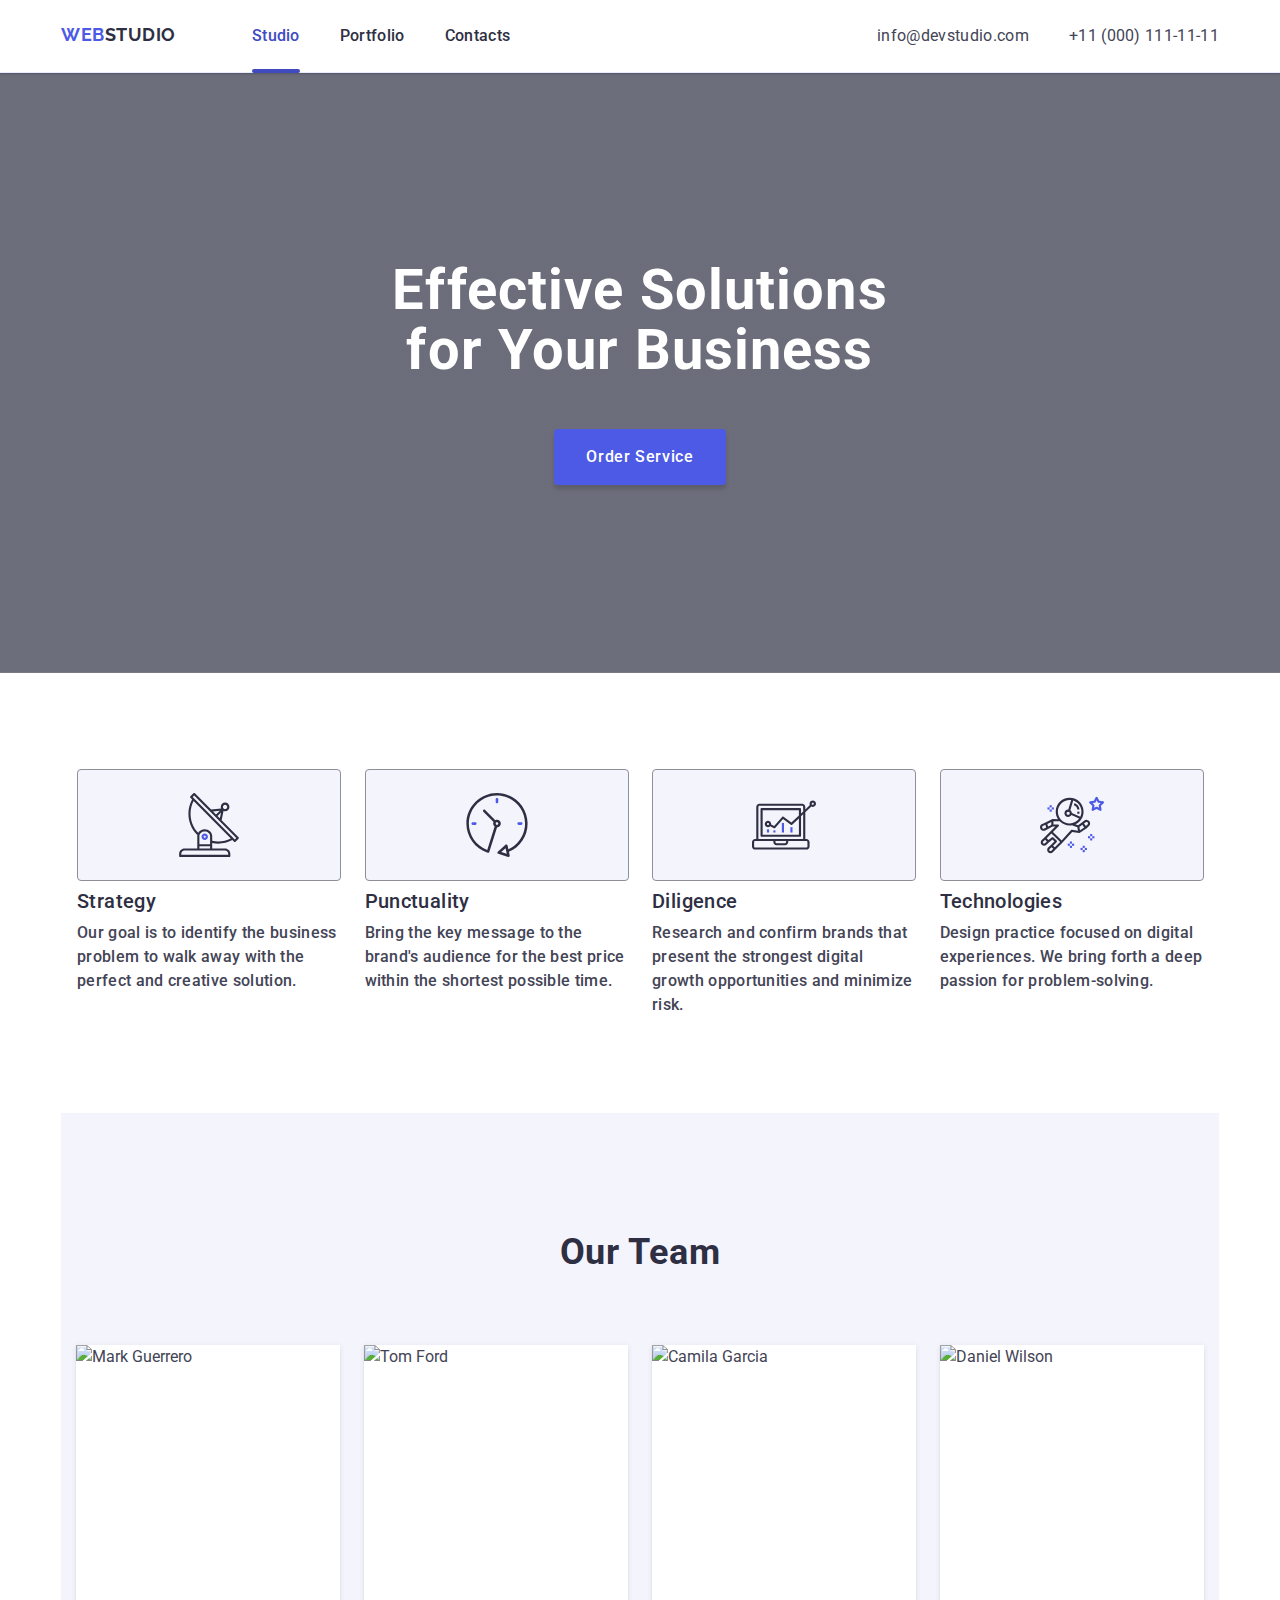
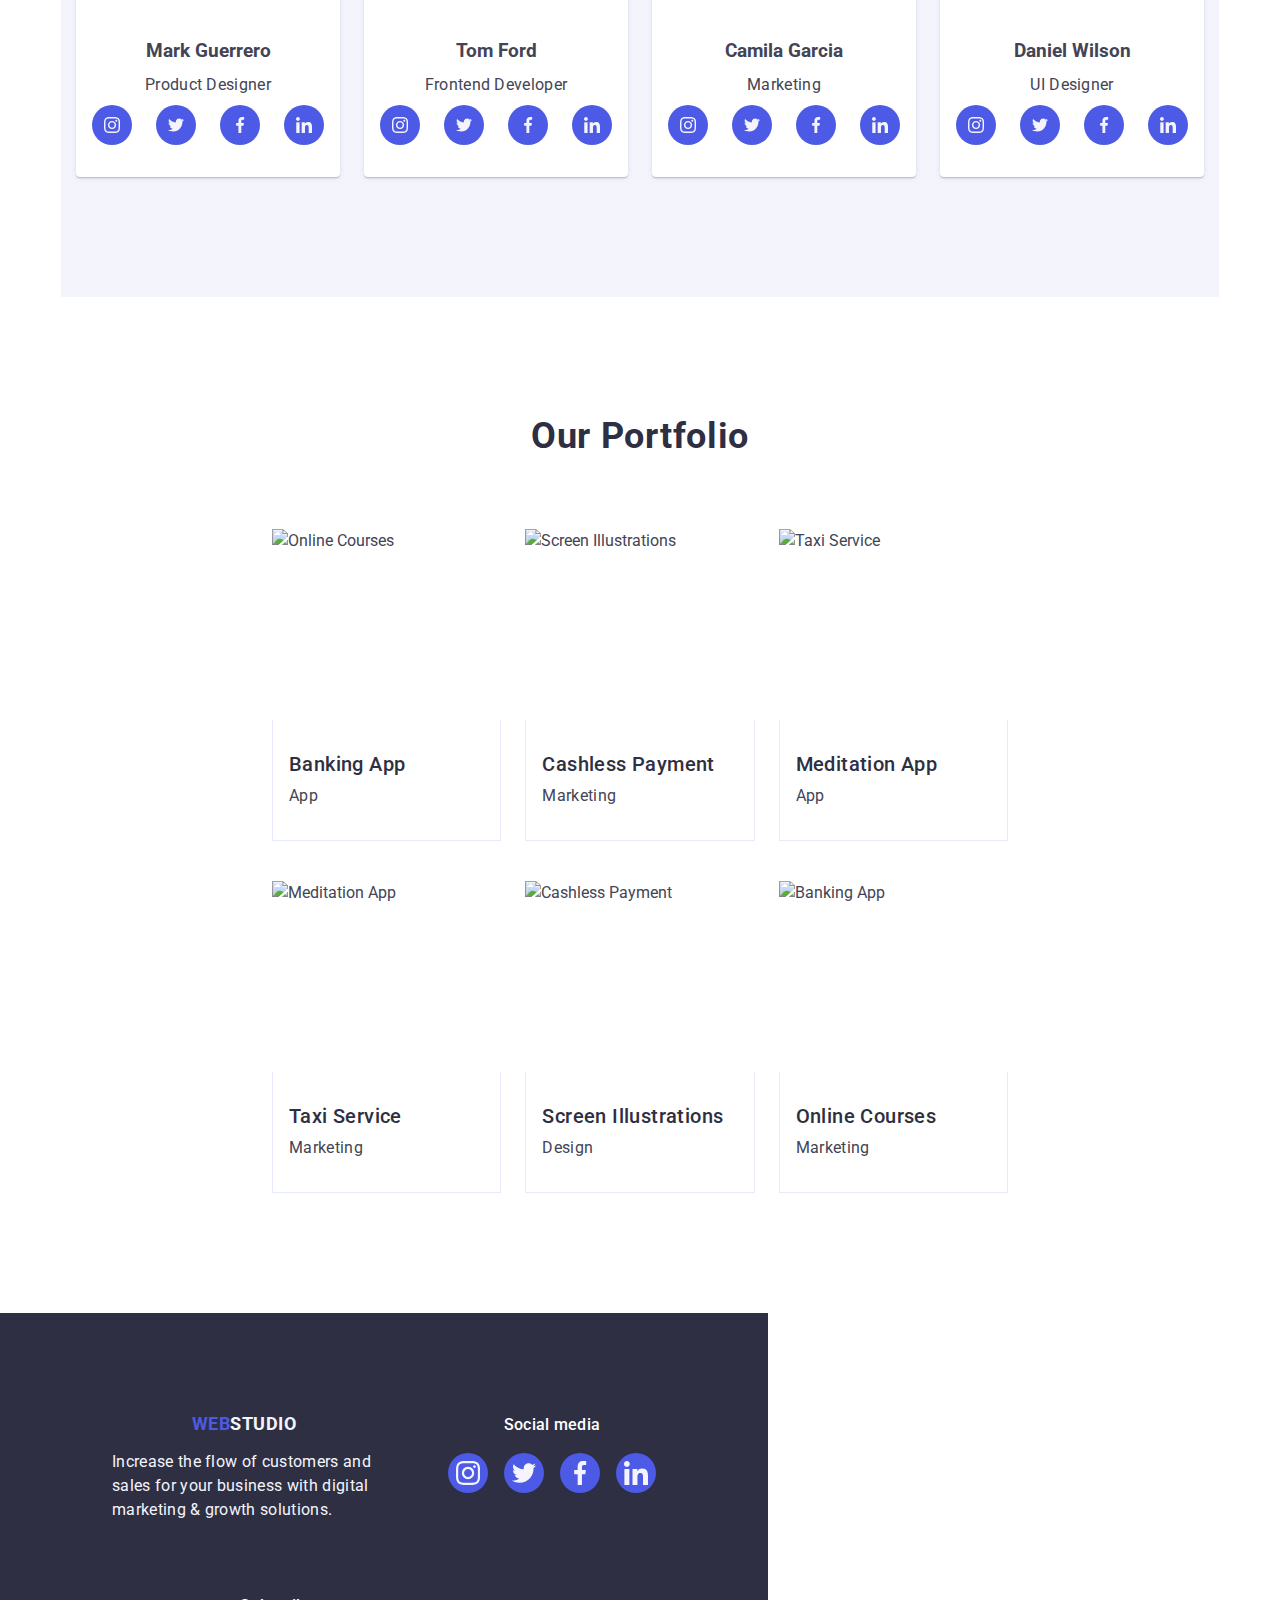
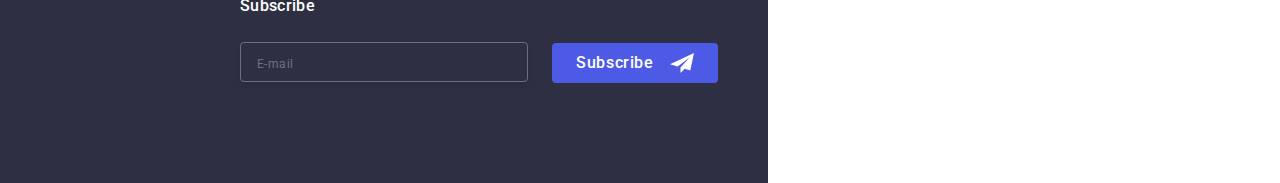
==== commit 1849349c: "g" ====
--- a/index.html
+++ b/index.html
@@ -1,7 +1,6 @@
 <!DOCTYPE html>
 <html lang="en">
   <head>
-    <meta name="viewport" content="width=device-width, initial-scale=1.0" />
     <meta charset="UTF-8" />
     <meta name="viewport" content="width=device-width, initial-scale=1.0" />
     <title>Web Studio</title>
@@ -57,19 +56,32 @@
             </li>
           </ul>
         </address>
+<button class="burger-btn" type="button">
+<svg class="burger-icon" width="24" height="24">
+  <use href="./images/icons.svg#icon-heroicons-solid_menu">
+</svg>
+
+</button>
+
       </div>
     </header>
+   
+   
+  
     <main>
+
+    
       <section class="main-section">
         <div class="container main-container">
           <h1 class="main-title">
-            Effective Solutions for&nbsp;Your&nbsp;Business
+            Effective Solutions for&nbsp;Your Business
           </h1>
           <button type="button" class="main-button">Order Service</button>
         </div>
       </section>
-
-      <section class="section text">
+ 
+
+      <section class="section text container">
         <div class="container">
           <h2 class="visually-hidden">Our strengths</h2>
           <ul class="text-list">
@@ -125,7 +137,7 @@
         </div>
       </section>
 
-      <section class="section img-avatar">
+     <section class="section img-avatar">
         <div class="container img-container">
           <h2 class="img-avatar-title">Our Team</h2>
           <ul class="img-avatar-list">
@@ -284,7 +296,7 @@
                       </svg>
                     </a>
                   </li>
-                  <li>
+               <li>
                     <a href="https://www.facebook.com/" class="svg-avatar">
                       <svg class="svg-avatar-icon" width="16" height="16">
                         <use href="./images/icons.svg#icon-facebook"></use>
@@ -304,7 +316,7 @@
           </ul>
         </div>
       </section>
-
+ 
       <section class="section img-illustration">
         <div class="container illustration-container">
           <h2 class="img-illustration-title">Our Portfolio</h2>
@@ -426,6 +438,7 @@
           </ul>
         </div>
       </section>
+    
     </main>
     <footer class="page-footer">
       <div class="container footer-main">
@@ -438,7 +451,8 @@
             digital marketing & growth solutions.
           </p>
         </div>
-        <div>
+        
+        <div  class="footer-social-text">
           <p class="social-text">Social media</p>
           <ul class="social-links-footer">
             <li class="social-items-footer">
@@ -495,6 +509,8 @@
         </div>
       </div>
     </footer>
+
+    <!--
     <div class="backdrop is-open">
       <div class="modal">
         <button class="button-modal-close" type="button">
@@ -590,5 +606,7 @@
         </form>
       </div>
     </div>
+
+    -->
   </body>
 </html>
--- a/css/styles.css
+++ b/css/styles.css
@@ -25,45 +25,62 @@
 
 img {
     display: block;
+    max-width: 100%;
+    height: auto;
 }
 
 a {
     text-decoration: none;
 }
 
+.visually-hidden {
+    position: absolute;
+    white-space: nowrap;
+
+    width: 1px;
+    height: 1px;
+    overflow: hidden;
+    border: 0;
+    padding: 0;
+    clip: rect(0 0 0 0);
+    clip-path: inset(100%);
+    margin: -1px;
+}
+
 /*common*/
 
 .container {
-    max-width: 1158px;
-    padding: 0 15px;
-    margin: 0 auto;
-}
-
+    max-width: 320px;
+    padding: 0 16px;
+    margin: 0 auto;
+}
+@media screen and (min-width: 768px) {
+    .container {
+        max-width: 768px;
+    }
+}
+@media screen and (min-width: 1158px) {
+    .container {
+        max-width: 1158px;
+        padding: 0 15px;
+    }
+}
 /*header*/
 .page-header {
     border-bottom: 1px solid #e7e9fc;
     box-shadow: 0 1px 6px 0 rgba(46, 47, 66, 0.08), 0 1px 1px 0 rgba(46, 47, 66, 0.16), 0 2px 1px 0 rgba(46, 47, 66, 0.08);
 }
-
-.nav-list {
-    gap: 40px;
-}
-
-.header-container,
-.haeder-nav-container,
+.header-container {
+    display: flex;
+    align-items: center;
+    justify-content: space-between;
+}
 .nav-list,
-.contacts-list {
-    display: flex;
-    align-items: center;
+.contacts {
+    display: none;
 }
 
 .header-logo {
-    padding: 24px 0;
-    margin-right: 76px;
-}
-
-.header-logo,
-.footer-logo {
     font-family: "Raleway", sans-serif;
     font-weight: 700;
     font-size: 18px;
@@ -73,14 +90,49 @@
     letter-spacing: 0.03em
 }
 
+button {
+    cursor: pointer;
+}
+
+.header-logo {
+    padding: 16px 0;
+    display: block;
+}
 .logo-part {
     color: #2e2f42;
 }
-
-.footer-logo .logo-part {
-    color: #f4f4fd;
-}
-
+.burger-btn {
+    padding: 0;
+    border: none;
+    background-color: transparent;
+}
+.burger-icon {
+    display: block;
+    fill: #2f2f37;
+}
+@media screen and (min-width: 768px) {
+    .burger-btn {
+    display: none;
+    }     
+    .nav-list {
+    gap: 40px;
+    display: flex;
+    align-items: center;
+    } 
+    .contacts {
+    font-style: normal;
+    display: block;
+    }
+    .header-nav {
+    display: flex;
+    }
+    .header-logo {
+    padding: 24px 0;
+    display: block;
+    margin-right: 120px;
+    }
+   
+    
 .nav-link {
     display: block;
     padding: 24px 0;
@@ -106,26 +158,6 @@
     width: 100%;
     height: 4px;
 }
-
-.contacts {
-    font-style: normal;
-    margin-left: auto;
-}
-
-.contacts-list {
-    gap: 40px;
-}
-
-.contacts-link {
-    display: block;
-    padding: 24px 0;
-    font-size: 16px;
-    line-height: 1.5;
-    letter-spacing: 0.02em;
-    color: #434455;
-    transition: color 250ms cubic-bezier(0.4, 0, 0.2, 1);
-}
-
 .nav-link:hover,
 .nav-link:focus,
 .contacts-link:hover,
@@ -133,48 +165,63 @@
 .nav-link.current {
     color: #404bbf;
 }
-
-.page-footer {
-    background-color: #2e2f42;
-    padding: 100px 0;
-    align-items: baseline;
-}
-
-.section {
-    padding-top: 120px;
-    padding-bottom: 120px;
-}
-
+.contacts-link {
+    display: block;
+    font-size: 12px;
+    line-height: 1.17;
+    letter-spacing: 0.04em;
+    color: #434455;
+    transition: color 250ms cubic-bezier(0.4, 0, 0.2, 1);
+}
+.contacts-list {
+    display: flex;
+    flex-direction: column;
+    align-items: center;
+    gap: 12px;
+}
+}
+@media screen and (min-width: 1158px) {
+    .header-logo {
+    margin-right: 76px;
+    } 
+    .contacts-list {
+    flex-direction: row;        
+    align-items: center;
+    gap: 40px;
+    }
+    .contacts-link {
+        padding: 24px 0;
+        font-size: 16px;
+        line-height: 1.5;
+        letter-spacing: 0.02em;
+    }
+}
 .main-section {
     /*background-color: #2e2f42;*/
-    max-width: 1440px;
     margin: 0 auto;
     background-image:
         linear-gradient(to bottom,
             rgba(46, 47, 66, 0.7),
             rgba(46, 47, 66, 0.7)),
-        url(../images/WebStudio/people-office.jpg);
+        url(../images/Dark-bg.jpg);
     background-repeat: no-repeat;
     background-position: center;
     background-size: cover;
-    margin: 0 auto;
-    align-items: center;
+    
     padding: 188px 0;
     border: 1px;
 }
-
 .main-title {
     text-align: center;
-    max-width: 496px;
+    max-width: 216px;
     margin: 0 auto 48px;
     font-weight: 700;
-    font-size: 56px;
-    line-height: 1.07;
+    font-size: 36px;
+    line-height: 1.1;
     letter-spacing: 0.02em;
     text-align: center;
     color: #fff;
 }
-
 .main-button {
     margin: 0 auto;
     display: block;
@@ -184,68 +231,216 @@
     border: none;
     border-radius: 4px;
     cursor: pointer;
-    background: #4d5ae5;
+    background-color: #4d5ae5;
+    box-shadow: 0 4px 4px 0 rgba(0, 0, 0, 0.15);
     font-weight: 500;
     line-height: 1.5;
     letter-spacing: 0.04em;
     color: #ffffff;
     transition: background-color 250ms cubic-bezier(0.4, 0, 0.2, 1);
+    transition-property: background-color;
+    transition-duration: 250ms;
+    transition-delay: cubic-bezier(0.4, 0, 0.2, 1);
 }
 
 .main-button:hover,
 .main-button:focus {
     background-color: #404BBF;
 }
-
-.main-button {
-    background-color: #4D5AE5;
-    transition-property: background-color;
-    /*stroke: 0.4;*/
-    transition-duration: 250ms;
-    transition-delay: cubic-bezier(0.4, 0, 0.2, 1);
-
-}
-
-.main-button:hover {
-    background-color: #404BBF;
-
+@media screen and (min-width: 768px) {
+    .main-section {
+        max-width: 768px;
+        background-image:
+            linear-gradient(to bottom,
+                rgba(46, 47, 66, 0.7),
+                rgba(46, 47, 66, 0.7)),
+            url(../images/Dark-bgpl.jpg);
+        }
+ 
+    .main-title {
+        max-width: 496px;
+        font-weight: 700;
+        font-size: 56px;
+        line-height: 1.07;
+        margin-bottom: 36px;
+    }
+    
+}
+@media screen and (min-width: 1158px) {
+    .main-section {
+        max-width: 1440px;
+        background-image:
+            linear-gradient(to bottom,
+                rgba(46, 47, 66, 0.7),
+                rgba(46, 47, 66, 0.7)),
+            url(../images/WebStudio/people-office.jpg);
+               padding: 188px 0;
+    } 
+    .main-title {
+        margin: 0 auto 48px;
+    }
 }
 
 .text {
-    margin: auto;
-}
-
+    margin: 96px auto;
+    
+}
+.text-list {
+    display: flex;
+    flex-direction: column;
+    justify-content: center;
+    gap: 72px;
+}
+.text-item {
+    max-width: 100%;
+    height: auto;
+    transition: background-color 250ms cubic-bezier(0.4, 0, 0.2, 1);
+}
 .text-icon {
-    display: flex;
-    align-items: center;
-    justify-content: center;
-    border: 1px solid #8e8f99;
-    border-radius: 4px;
-    width: 264px;
-    height: 112px;
-    background: #f4f4fd;
-
-}
-
-
-img {
-    display: block;
-    max-width: 100%;
-    object-fit: cover;
-}
-
-.social-links {
-    display: flex;
+    display: none;
+}
+.text-heading-title {
+    font-weight: 700;
+    font-size: 36px;
+    line-height: 1.1;
+    letter-spacing: 0.02em;
+    color: #2e2f42;
+    text-align: center;
+    margin-bottom: 8px;
+
+}
+.text-lead {
+    font-weight: 500;
+    font-size: 16px;
+    line-height: 1.5;
+    letter-spacing: 0.02em;
+    color: #434455;
+    max-width: 288px;
+}
+@media screen and (min-width: 768px) {
+  
+    .text-list {
+       margin: 0 16px;
+        flex-wrap: wrap;  
+        flex-direction: unset;
+        gap: 72px 24px;
+    }
+    .text-item {
+        flex: 72px;
+    }
+    .text-lead {
+        max-width: none;
+        width: 356px;
+    }
+    .text-heading-title {
+        text-align: justify;
+    }
+}
+@media screen and (min-width: 1158px) {
+.text-list {
+    
     gap: 24px;
+}
+    .text-icon {
+        display: flex;
+        align-items: center;
+        justify-content: center;
+        border: 1px solid #8e8f99;
+        border-radius: 4px;
+        width: 264px;
+        height: 112px;
+        background: #f4f4fd;
+    
+    }
+    .text-item {
+        width: calc((100% - 3 * 24px) / 4);
+        max-width: 100%;
+        height: auto;
+        transition: background-color 250ms cubic-bezier(0.4, 0, 0.2, 1);
+    }
+    .text-heading-title {
+        font-weight: 500;
+        font-size: 20px;
+        line-height: 1.2;
+        margin-top: 8px;
+        
+    }
+    .text-lead {
+        width: 264px;
+        height: auto;
+    }
+}
+.img-avatar {
+    background-color: #f4f4fd;
+    margin: 0 auto;
+    }
+.img-container {
+    padding: 93px 0 99px;
+
+}
+.img-avatar-list {
+    display: flex;
+    flex-direction: column;
+    justify-content: center;
+    gap: 72px;
     flex-shrink: 0;
     align-self: flex-end;
-    justify-content: center;
-    height: 40px;
-}
-
+    margin: 0 28px;
+}
+
+.img-avatar-title {
+    margin-bottom: 72px;
+    font-weight: 700;
+    font-size: 36px;
+    line-height: 1.11;
+    letter-spacing: 0.02em;
+    text-align: center;
+    color: #2e2f42;
+    text-transform: capitalize;
+}
+.img-avatar-item {
+    box-shadow: 0 2px 1px 0 rgba(46, 47, 66, 0.08), 0 1px 1px 0 rgba(46, 47, 66, 0.16), 0 1px 6px 0 rgba(46, 47, 66, 0.08);
+    border-radius: 0 0 4px 4px;
+    background-color: #FFFFFF
+
+
+}
+.img-avatar-lead {
+    font-weight: 400;
+    font-size: 16px;
+    line-height: 1.5;
+    letter-spacing: 0.02em;
+    color: #434455;
+}
+
+
+
+
+.text-avatar {
+    text-align: center;
+    padding: 32px 0
+}
+.img-avatar-heading {
+    margin-bottom: 8px;
+}
+.svg-avatar {
+    display: flex;
+    width: 40px;
+    height: 100%;
+    background-color: #4d5ae5;
+    border-radius: 50%;
+    align-items: center;
+    justify-content: center;
+    transition: background-color 250ms cubic-bezier(0.4, 0, 0.2, 1);
+
+}
+.svg-avatar-icon {
+    fill: #f4f4fd;
+    transition: background-color 250ms cubic-bezier(0.4, 0, 0.2, 1);
+}
 .social-links .svg-avatar {
     display: flex;
-    margin-top: 8px;
+   
     justify-content: center;
     align-items: center;
     width: 40px;
@@ -254,73 +449,72 @@
     background-color: #4D5AE5;
     transition: background-color 250ms cubic-bezier(0.4, 0, 0.2, 1);
 }
-
-.social-links .svg-avatar:hover {
-    background-color: #404bbf;
-}
-
-.social-links .svg-avatar:focus {
-    background-color: #404bbf;
-}
-
-.page-footer .social-links {
-    justify-content: center;
-}
-
-.svg-avatar-icon {
-    fill: #f4f4fd;
+.social-links-items {
     transition: background-color 250ms cubic-bezier(0.4, 0, 0.2, 1);
-    ;
-}
-
-.text-list {
-    display: flex;
-    align-items: center;
-    justify-content: center;
-    gap: 24px;
-}
-
-.text-item {
-    width: calc((100% - 3 * 24px) / 4);
-    max-width: 100%;
-    height: auto;
-    transition: background-color 250ms cubic-bezier(0.4, 0, 0.2, 1);
-}
-
-.img-avatar-list,
-.img-illustration-list {
+
+}
+.social-links {
+    margin-top: 8px;
+    justify-content: center;
     display: flex;
     gap: 24px;
     flex-shrink: 0;
     align-self: flex-end;
-}
-
-.img-avatar-list .svg-avatar-icon:hover {
-    background-color: #fff;
-
-}
-
-
-.img-avatar-item {
-    width: calc((100% - 3 * 24px) / 4);
-    box-shadow: 0 2px 1px 0 rgba(46, 47, 66, 0.08), 0 1px 1px 0 rgba(46, 47, 66, 0.16), 0 1px 6px 0 rgba(46, 47, 66, 0.08);
-    border-radius: 0 0 4px 4px;
-    box-shadow: 0 2px 1px 0 rgba(46, 47, 66, 0.08), 0 1px 1px 0 rgba(46, 47, 66, 0.16), 0 1px 6px 0 rgba(46, 47, 66, 0.08);
-    ;
-
-}
-
-.social-links-items {
-    transition: background-color 250ms cubic-bezier(0.4, 0, 0.2, 1);
-
-}
-
+    height: 40px;
+}
+.social-links .svg-avatar:hover {
+    background-color: #404bbf;
+}
+
+.social-links .svg-avatar:focus {
+    background-color: #404bbf;
+}
+@media screen and (min-width: 768px) {
+    .container { padding: 0;
+    }
+   
+    
+.img-avatar {
+    max-width: 768px;
+    background-color: #f4f4fd;
+    margin: 0 auto;
+    padding: 96px 108px;
+}
+.img-avatar-list {
+    flex-wrap: wrap;  
+    flex-direction: unset;
+    gap: 72px 24px;
+    margin: 0 auto;
+}
+
+@media screen and (min-width: 1158px) {
+    .img-avatar {
+    max-width: 1158px;
+    padding: 120px 0;
+    }
+}
+}
+
+.img-illustration {
+    margin: 0 auto;
+    padding-top: 93px;
+    padding-bottom: 96px;
+width: 288px;
+}
+
+.img-illustration-list {
+    display: flex;
+    flex-direction: column;
+    gap: 24px;
+    align-self: flex-end;
+    background-color: #FFFFFF;
+    align-items: center;
+}
 .box-image {
     position: relative;
     margin: 0 auto;
     overflow: hidden;
 }
-
 .text-overlay {
     position: absolute;
     top: 0;
@@ -332,7 +526,6 @@
     background-color: #4d5ae5;
     height: 100%;
     width: 100%;
-
 }
 
 .overlay {
@@ -350,21 +543,18 @@
     background-color: #4d5ae5;
 }
 
+.img-avatar-list .svg-avatar-icon:hover {
+    background-color: #fff;
+}
 .img-illustration-item:hover .overlay {
     transform: translateY(0);
 }
-
 .img-illustration-item:hover {
     box-shadow: 0px 1px 6px rgba(46, 47, 66, 0.08), 0px 1px 1px rgba(46, 47, 66, 0.16), 0px 2px 1px rgba(46, 47, 66, 0.08);
-
     .text-overlay {
-        transform: translateY(0%)
-    }
-    ;
-}
-
-.text-heading-title,
-.img-avatar-heading,
+        transform: translateY(0%);
+    }
+}
 .img-illustration-heading {
     font-weight: 500;
     font-size: 20px;
@@ -372,32 +562,14 @@
     letter-spacing: 0.02em;
     color: #2e2f42;
 }
-
-.text-lead,
-.img-avatar-lead,
-.img-illustration-lead,
-.footer-lead {
+.img-illustration-lead {
     font-weight: 400;
     font-size: 16px;
     line-height: 1.5;
     letter-spacing: 0.02em;
     color: #434455;
 }
-
-.text-lead {
-    margin-bottom: 8px;
-}
-
-.text-heading-title {
-    margin-bottom: 8px;
-}
-.img-avatar {
-    background-color: #f4f4fd;
-}
-
-.img-avatar-title,
 .img-illustration-title {
-
     margin-bottom: 72px;
     font-weight: 700;
     font-size: 36px;
@@ -406,59 +578,17 @@
     text-align: center;
     color: #2e2f42;
 }
-
-.img-illustration-title,
-.img-avatar-title {
+.img-illustration-title {
     text-transform: capitalize;
 }
 
-.visually-hidden {
-    position: absolute;
-    width: 1px;
-    height: 1px;
-    margin: -1px;
-    border: 0;
-    padding: 0;
-
-    white-space: nowrap;
-    clip-path: inset(100%);
-    clip: rect(0 0 0 0);
-    overflow: hidden;
-}
-
-.img-avatar-item,
-.img-illustration-list {
-    background-color: #FFFFFF
-}
-
-.img-avatar {
-    margin: 0 auto;
-
-}
-
-.img-illustration-list {
-    display: flex;
-    flex-wrap: wrap;
-    row-gap: 48px;
-}
-
 .img-illustration-item {
-    width: calc((100% - 48px) / 3);
+    width: 288px;
     transition: box-shadow 250ms cubic-bezier(0.4, 0, 0.2, 1);
 }
-
-
-.text-avatar {
-    text-align: center;
-    /*margin: 32px 0 32px;*/
-    padding: 32px 0
-}
-
-.img-avatar-heading,
 .img-illustration-heading {
     margin-bottom: 8px;
 }
-
 .text-illustration {
     padding: 32px 16px;
     padding-left: 16px;
@@ -466,37 +596,107 @@
     border-left: 1px solid #e7e9fc;
     border-right: 1px solid #e7e9fc;
 }
+@media screen and (min-width: 768px) {
+    .img-illustration {
+    width: 736px;
+    }
+    .img-illustration-list {
+
+        flex-wrap: wrap;  
+        flex-direction: unset;
+        gap: 72px 24px;
+        margin: 0 auto;
+        align-items: center;
+    }
+    .box-image {
+        max-width: 356px;
+    }
+    .img-illustration-item {
+        width: calc((100% - 24px) / 2);
+
+}
+    @media screen and (min-width: 1158px) {
+        .img-illustration {
+            margin: 0 auto;
+
+            max-width: 1158px;
+            padding: 120px 0;
+            }  
+            .img-illustration-list {
+                display: flex;
+                flex-wrap: wrap;
+                gap: 40px 24px;
+                align-self: flex-end;
+                background-color: #FFFFFF;
+                align-items: center;
+            }
+            .img-illustration-item {
+                width: calc((100% - 48px) / 3);
+                transition: box-shadow 250ms cubic-bezier(0.4, 0, 0.2, 1);
+            }
+    }
+}
+
+
+.page-footer {
+    width: 320px;
+}
 
 .footer-main {
     display: flex;
-    align-items: baseline;
-    max-width: 1158px;
-    margin-left: 156px;
-    margin: 0 auto;
-}
+    flex-direction: column;
+    align-items: center;
+    justify-content: center;
+    margin: 0 auto;
+    background: #2e2f42;
+    max-width: 320px;
+    gap: 72px;
+}
+.footer-lead {
+    font-weight: 400;
+    font-size: 16px;
+    line-height: 1.5;
+    letter-spacing: 0.02em;
+    color: #434455;
+}  
 
 .footer-container {
-    margin-right: 120px;
-}
+    display: flex;
+    flex-direction: column;
+    justify-content: center;
+    align-items: center;
+}
+
 
 .footer-logo {
     display: inline-block;
-    margin-bottom: 16px;
+    margin: 0 auto 16px;
+    font-weight: 700;
+    font-size: 18px;
+    line-height: 1.17;
+    text-transform: uppercase;
+    color: #4d5ae5;
+    letter-spacing: 0.03em;
+}
+
+
+.footer-logo .logo-part {
+    color: #f4f4fd;
+}
+.page-footer {
+    background-color: #2e2f42;
+    padding: 100px 0;
+    align-items: center;
 }
 
 .footer-lead {
     max-width: 264px;
     color: #f4f4fd;
 }
-
-.social-text {
-    font-weight: 500;
-    font-size: 16px;
-    line-height: 1.5;
-    letter-spacing: 0.02em;
-    color: #FFFFFF;
-    margin-bottom: 16px;
-}
+.page-footer .social-links {
+    justify-content: center;
+}
+
 
 .social-links-footer {
     display: flex;
@@ -509,16 +709,6 @@
     transition: background-color 250ms cubic-bezier(0.4, 0, 0.2, 1);
 }
 
-.svg-avatar {
-    display: flex;
-    width: 40px;
-    height: 100%;
-    background-color: #4d5ae5;
-    border-radius: 50%;
-    align-items: center;
-    justify-content: center;
-}
-
 .social-links-footer .svg-avatar:hover {
     background-color: #31d0aa;
 }
@@ -526,15 +716,135 @@
 .social-links-footer .svg-avatar:focus {
     background-color: #31d0aa;
 }
-
-.svg-avatar-icon {
-    width: 24px;
-}
-
-.svg-avatar {
-    transition: background-color 250ms cubic-bezier(0.4, 0, 0.2, 1);
-}
-
+.social-text {
+    margin: 0 auto 16px;
+    font-weight: 500;
+    font-size: 16px;
+    line-height: 1.5;
+    letter-spacing: 0.02em;
+    color: #FFFFFF;
+}
+.footer-social-text {
+    display: flex;
+    flex-direction: column;
+    justify-content: center;
+    align-items: center;
+   
+}
+.p-form-subscribe {
+    font-weight: 500;
+    font-size: 16px;
+    line-height: 1.5;
+    letter-spacing: 0.02em;
+    color: #ffffff;
+}
+
+.form-subscribe {
+    margin: 0 16px;
+    display: flex;
+    gap: 24px;
+    flex-direction: column;
+    justify-content: center;
+    align-items: center;
+    width: 288px;
+
+}
+
+.form-footer {
+    display: flex;
+    gap: 24px;
+    flex-direction: column;
+    justify-content: center;
+    align-items: center;
+
+}
+.email-enter {
+    width: 288px;
+    height: 40px;
+    border: 1px solid #fff;
+    border-radius: 4px;
+    background-color: transparent;
+    box-shadow: 0 4px 4px 0 rgba(0, 0, 0, 0.15);
+    padding-left: 16px;
+    opacity: 0.3;
+}
+
+.email-enter::placeholder {
+    font-weight: 400;
+    font-size: 12px;
+    line-height: 2;
+    letter-spacing: 0.04em;
+    color: #fff;
+}
+.submit {
+    display: flex;
+    justify-content: center;
+    align-items: center;
+    border-radius: 4px;
+    border: none;
+    font-family: "Roboto", sans-serif;
+    font-size: 16px;
+    font-weight: 500;
+    line-height: 1.5;
+    letter-spacing: 0.04em;
+    color: #ffffff;
+    background-color: #4D5AE5;
+    padding: 8px 24px;
+    min-width: 165px;
+    height: 40px;
+    cursor: pointer;
+}
+
+.submit-icon {
+    margin-left: 16px;
+}
+.send-icon {
+    fill: #fff;
+}
+@media screen and (min-width: 768px) {
+    .page-footer {
+        width: 768px;
+    }
+    
+.footer-main {
+    flex-direction: unset;
+    flex-wrap: wrap;
+   
+    align-items: baseline;
+    max-width: 768px;
+    margin-left: 108px;
+    margin: 0 auto;
+}
+.form-footer {
+    display: flex;
+    gap: 24px;
+    flex-direction:unset;
+    justify-content: baseline;
+    align-items:first baseline;
+}
+.form-subscribe {
+       gap: 24px;
+    flex-wrap: wrap;
+    align-items:first baseline;
+    width: 288px;
+
+}
+.footer-container {
+    display: flex;
+    flex-wrap: wrap;
+    justify-content: center;
+    align-items: center;
+}}
+
+@media screen and (min-width: 1158px) {
+
+    
+}
+
+
+
+
+/*
 .backdrop {
     position: fixed;
     top: 0;
@@ -555,334 +865,3 @@
     visibility: visible;
     pointer-events: auto;
 }
-
-.modal {
-
-    position: absolute;
-    top: 50%;
-    left: 50%;
-    width: 408px;
-    min-height: 584px;
-    box-shadow: 0 1px 1px 0 rgba(0, 0, 0, 0.14), 0 1px 3px 0 rgba(0, 0, 0, 0.12), 0 2px 1px 0 rgba(0, 0, 0, 0.2);
-    background-color: #fcfcfc;
-    border-radius: 4px;
-    transform: translate(-50%, -50%);
-    transition: transform 250ms cubic-bezier(0.4, 0, 0.2, 1);
-    padding: 72px 24px 24px 24px;
-}
-
-.button-modal-close {
-    display: flex;
-    justify-content: center;
-    align-items: center;
-    position: absolute;
-    border-radius: 50%;
-    height: 24px;
-    width: 24px;
-    cursor: pointer;
-    transition: background-color 250ms cubic-bezier(0.4, 0, 0.2, 1), border 250ms cubic-bezier(0.4, 0, 0.2, 1);
-    border: none;
-    border: 1px solid rgba(0, 0, 0, 0.1);
-    top: 24px;
-    right: 24px;
-    background-color: #e7e9fc;
-    padding: 0;
-}
-.modal-icon-close {
-    transition: fill 250ms cubic-bezier(0.4, 0, 0.2, 1);
-}
-
-.button-modal-close:hover {
-    fill: #FFFFFF;
-    background-color: #404bbf;
-    border: none;
-}
-
-.button-modal-close:focus {
-    fill: #FFFFFF;
-    background-color: #404bbf;
-    border: none;
-}
-
-.button-modal-close .modal-icon-close:hover {
-    fill: #FFFFFF;
-}
-
-.button-modal-close .modal-icon-close:focus {
-    fill: #FFFFFF;
-}
-
-.modal-icon-close {
-    transition: fill 250ms cubic-bezier(0.4, 0, 0.2, 1);
-}
-
-.span-label {
-    width: 16px;
-    height: 16px;
-}
-
-.p-form {
-
-    font-weight: 500;
-    font-size: 16px;
-    line-height: 1.5;
-    letter-spacing: 0.02em;
-    text-align: center;
-    color: #2e2f42;
-    margin-bottom: 16px;
-}
-
-.user-input {
-    position: relative;
-}
-.data {
-    position: relative;
-    padding: 4px;
-    border: 1px solid rgba(46, 47, 66, 0.4);
-    border-radius: 4px;
-    width: 100%;
-    height: 40px;
-    font-size: 12px;
-    line-height: 2;
-    letter-spacing: 0.04;
-    padding-left: 38px;
-    background: #fcfcfc;
-    color: #aaaaaa;
-    outline: transparent;
-    transition: border-color 250ms cubic-bezier(0.4, 0, 0.2, 1);
-    background-color: transparent;
-}
-.data:focus {
-    border-color: #4D5AE5;
-}
-.data:focus + .svg-user-icon {
-    fill: #4D5AE5
- }
-
-.form-label {
-    display: block;
-    margin-bottom: 8px;
-    font-size: 12px;
-    line-height: 1.17;
-    letter-spacing: 0.04em;
-    color: #8e8f99;
-    transition: color 150ms ease-in-out;
-    margin-bottom: 4px;
-}
-
-.form-label {
-    position: relative;
-}
-
-.textarea-label {
-    border: 1px solid rgba(46, 47, 66, 0.4);
-    border-radius: 4px;
-    width: 100%;
-    height: 120px;
-    font-size: 12px;
-    line-height: 1.17;
-    letter-spacing: 0.04em;
-    color: rgba(46, 47, 66, 0.4);
-    background-color: transparent;
-    outline: transparent;
-    padding: 8px 16px;
-    resize: none;
-    transition: border-color 250ms cubic-bezier(0.4, 0, 0.2, 1);
-}
-
-.textarea-label:hover {
-    border-color: #4D5AE5;
-}
-
-.textarea-label:focus {
-    border-color: #4D5AE5;
-}
-
-.textarea-label::placeholder {
-    color: rgba(46, 47, 66, 0.4);
-}
-
-.submit-button {
-    display: flex;
-    justify-content: center;
-    text-align: center;
-    margin: 0 auto;
-    border-radius: 4px;
-    padding: 16px 32px;
-    min-width: 169px;
-    height: 56px;
-    box-shadow: 0 4px 4px 0 rgba(0, 0, 0, 0.15);
-    background: #4d5ae5;
-    border: none;
-}
-
-.policy {
-    line-height: 1.33333;
-    text-decoration: underline;
-    text-decoration-skip-ink: none;
-    color: #4d5ae5;
-}
-
-.user-form {
-    position: relative;
-    display: flex;
-    flex-direction: column;
-    margin-bottom: 8px;
-}
-
-.user-form-textarea {
-    margin-bottom: 16px;
-}
-
-.svg-user-icon {
-    position: absolute;
-    left: 16px;
-    top: 50%;
-    transform: translateY(-50%);
-    transition: fill 250ms cubic-bezier(0.4, 0, 0.2, 1);
-}
-
-.svg-user-icon {
-    fill: #2E2F42;
-}
-
-.svg-user-icon:hover .svg-user-icon:focus {
-    fill: #4d5ae5;
-}
-
-.user-input:focus+.svg-user-icon {
-    fill: #4d5ae5;
-}
-
-.user-textarea {
-    margin-bottom: 16px;
-}
-
-.textarea-label:focus {
-    border-color: #4D5AE5;
-}
-
-.chek-text {
-    margin-bottom: 24px;
-}
-
-.checkbox {
-    position: absolute;
-    visibility: hidden;
-    pointer-events: none;
-}
-
-.new-checkbox {
-    font-size: 12px;
-    line-height: 1.17;
-    letter-spacing: 0.04em;
-    color: #8e8f99;
-    cursor: pointer;
-}
-
-.span-checkbox {
-    display: inline-flex;
-    justify-content: center;
-    align-items: center;
-    fill: transparent;
-    background-color: transparent;
-    width: 16px;
-    height: 16px;
-    margin-right: 8px;
-    margin-bottom: 0;
-    border-radius: 2px;
-    border: 1px solid rgba(46, 47, 66, 0.4);
-    cursor: pointer;
-    transition: background-color 250ms cubic-bezier(0.4, 0, 0.2, 1), border 250ms cubic-bezier(0.4, 0, 0.2, 1), fill 250ms cubic-bezier(0.4, 0, 0.2, 1);
-
-}
-
-
-input[type="checkbox"]:checked+.new-checkbox>.span-checkbox {
-    background-color: #404bbf;
-    border: none;
-    fill: #F4F4FD;
-}
-
-.submit-button {
-    display: block;
-    margin: 0 auto;
-    min-width: 169px;
-    height: 56px;
-    font-family: "Roboto", sans-serif;
-    font-size: 16px;
-    font-weight: 500;
-    line-height: 1.5;
-    letter-spacing: 0.04em;
-    color: #ffffff;
-    cursor: pointer;
-    background-color: #4D5AE5;
-    border: none;
-    transition: background-color 250ms cubic-bezier(0.4, 0, 0.2, 1);
-}
-
-.p-form-subscribe {
-    margin-bottom: 16px;
-    font-weight: 500;
-    font-size: 16px;
-    line-height: 1.5;
-    letter-spacing: 0.02em;
-    color: #ffffff;
-}
-
-.form-subscribe {
-    margin-left: auto;
-}
-
-.form-footer {
-    display: flex;
-    gap: 24px;
-}
-.email-enter {
-    width: 264px;
-    height: 40px;
-    border: 1px solid #fff;
-    border-radius: 4px;
-    background-color: transparent;
-    padding-left: 16px;
-    font-size: 12px;
-    line-height: 2;
-    letter-spacing: 0.04em;
-    box-shadow: 0px 4px 4px rgba(0, 0, 0, 0.15);
-    color: #ffffff;
-}
-
-.email-enter::placeholder {
-    font-size: 12px;
-    line-height: 2;
-    letter-spacing: 0.04em;
-    color: #fff;
-
-}
-
-.submit {
-    display: flex;
-    justify-content: center;
-    align-items: center;
-    border-radius: 4px;
-    border: none;
-    font-family: "Roboto", sans-serif;
-    font-size: 16px;
-    font-weight: 500;
-    line-height: 1.5;
-    letter-spacing: 0.04em;
-    color: #ffffff;
-    background-color: #4D5AE5;
-    padding: 8px 24px;
-    min-width: 165px;
-    height: 40px;
-    cursor: pointer;
-}
-
-.submit-icon {
-    margin-left: 16px;
-}
-
-.send-icon {
-    fill: #fff;
-}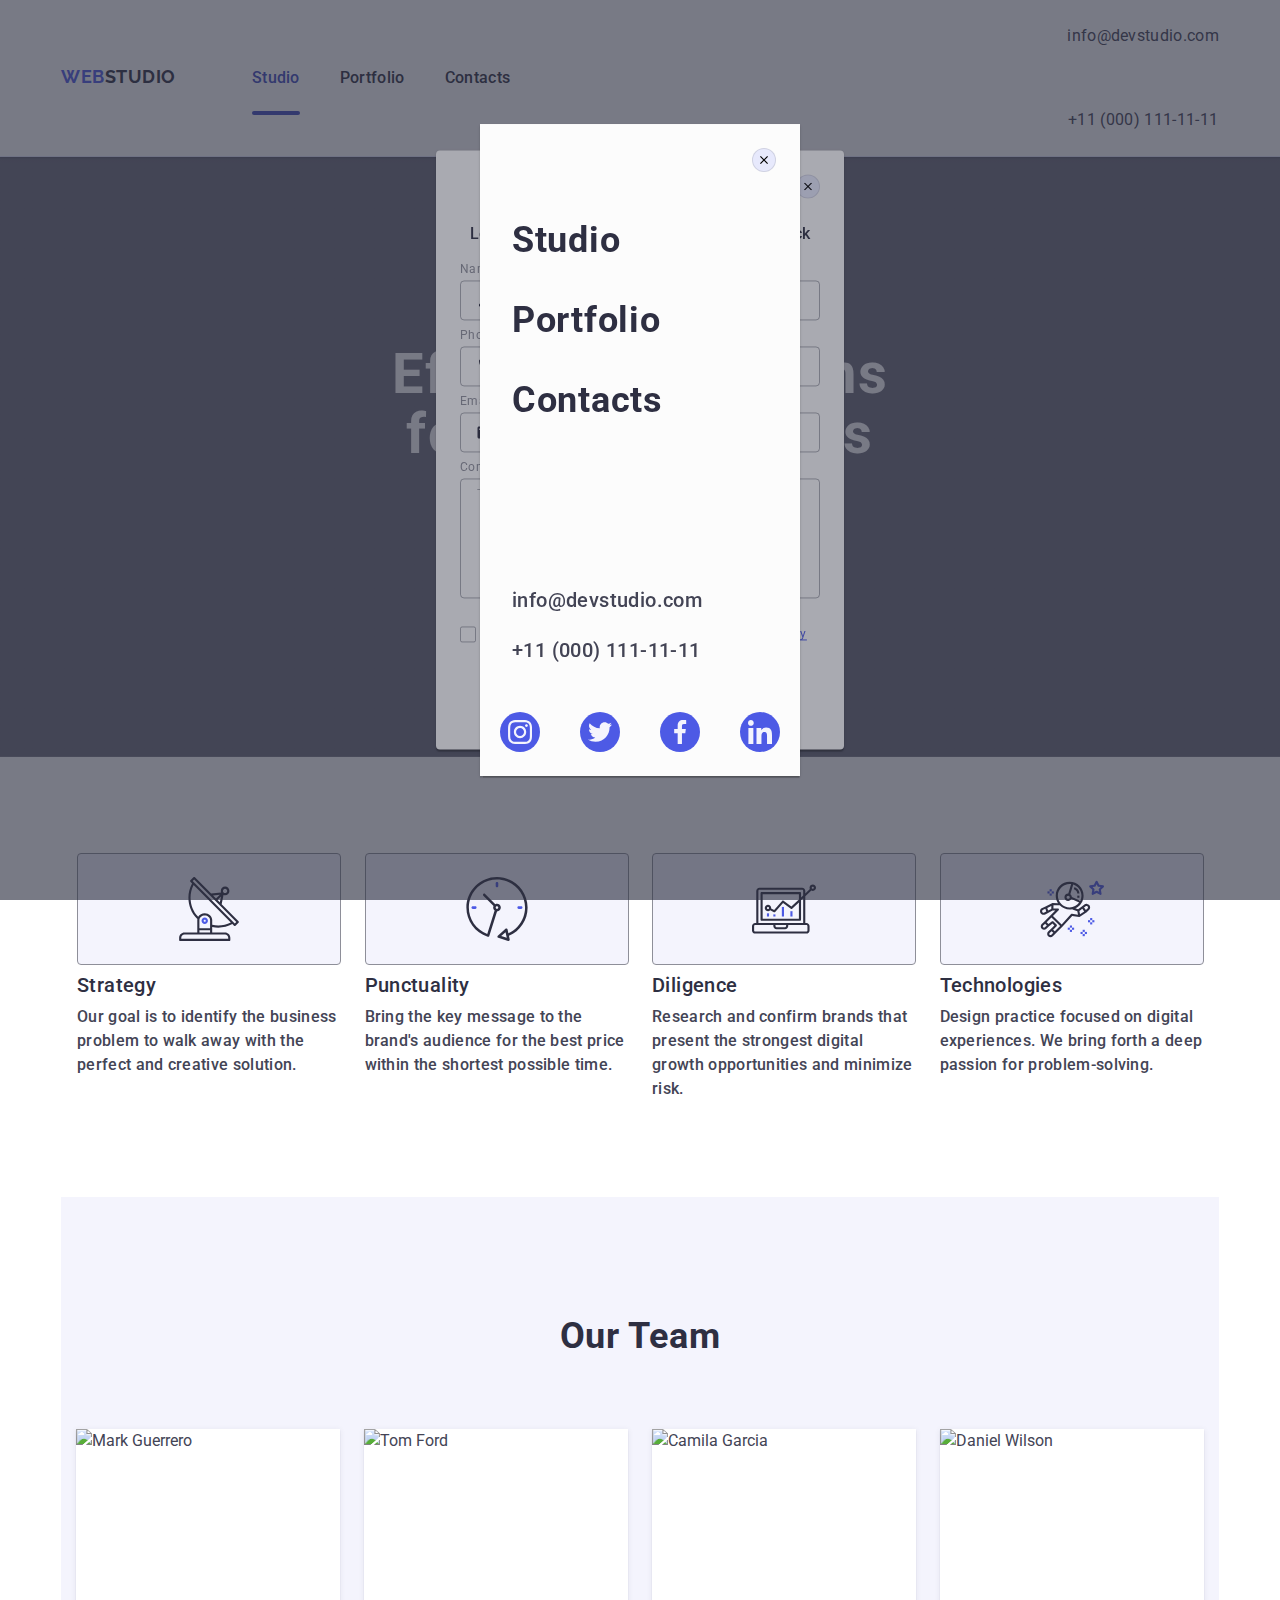
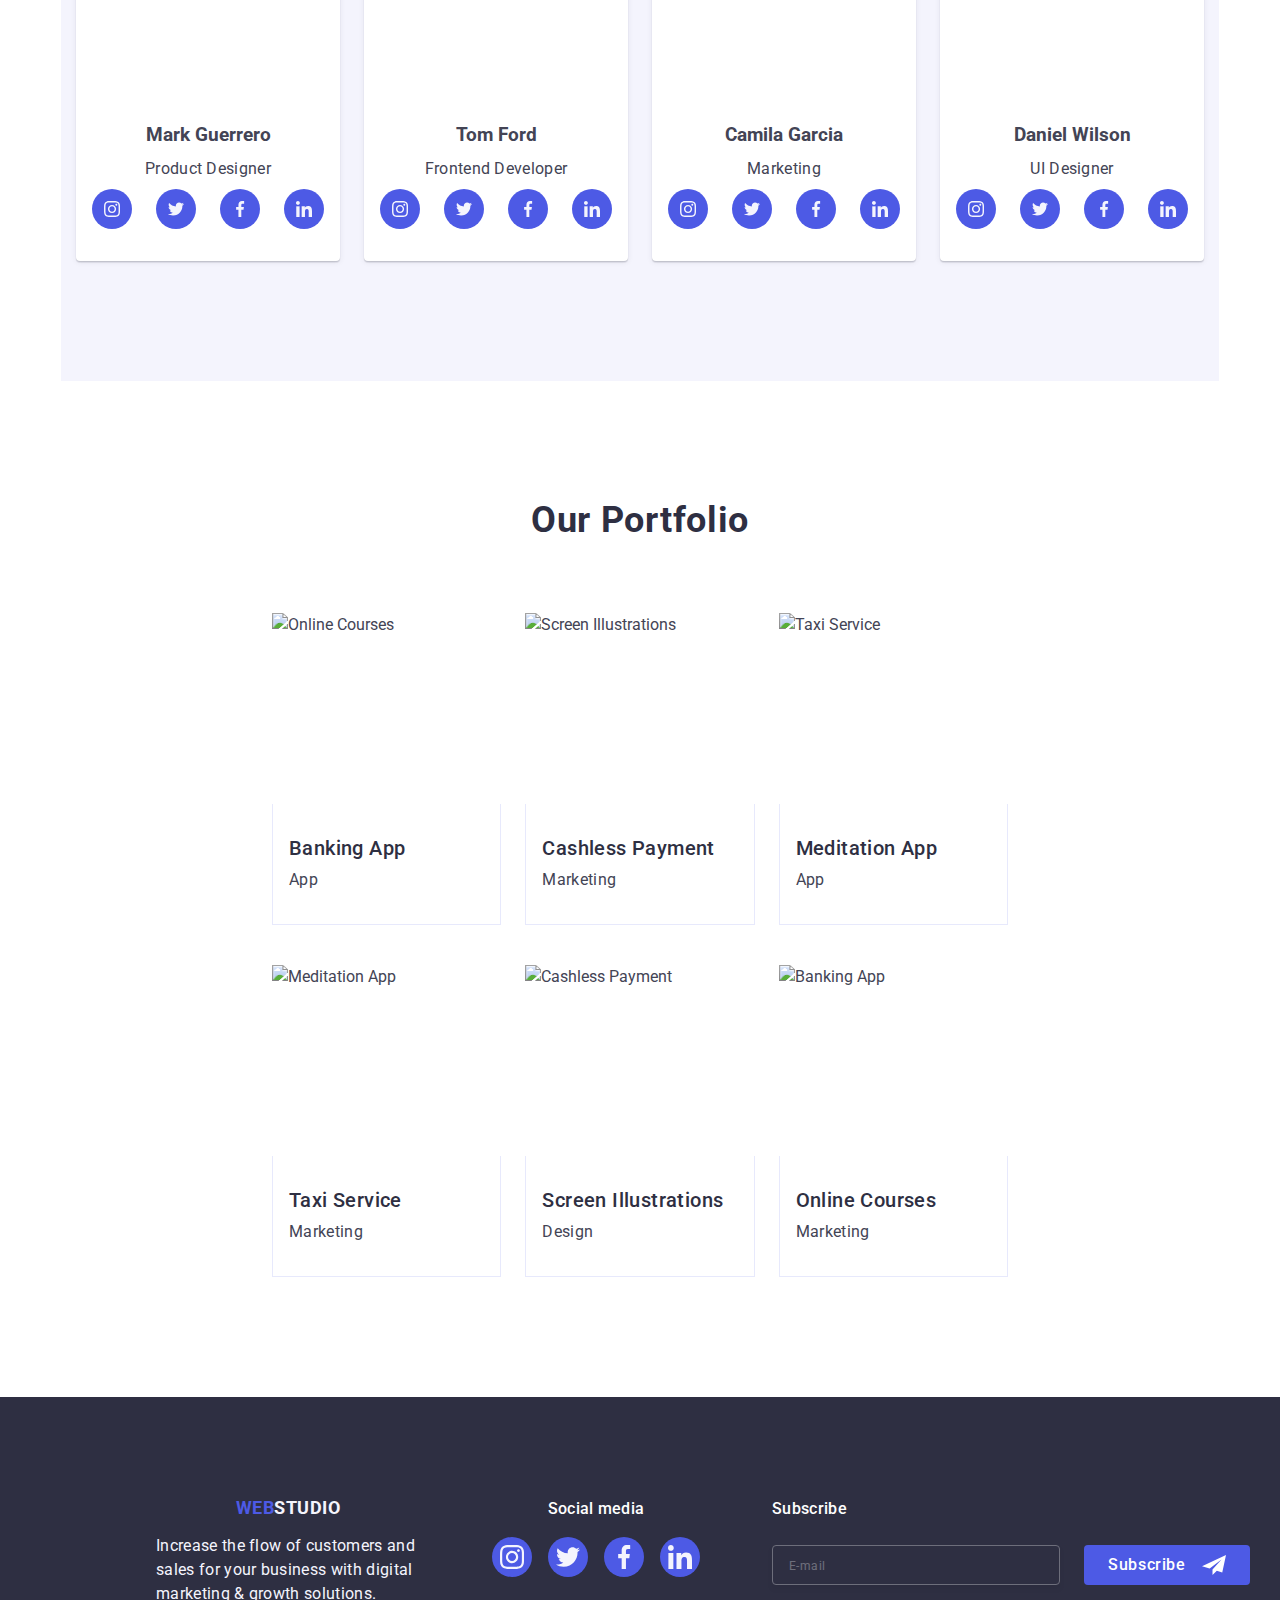
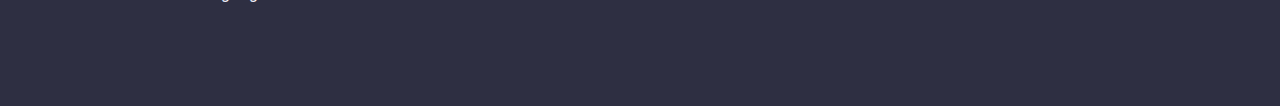
==== commit 3c52ebda: "HW" ====
--- a/index.html
+++ b/index.html
@@ -510,7 +510,7 @@
       </div>
     </footer>
 
-    <!--
+    
     <div class="backdrop is-open">
       <div class="modal">
         <button class="button-modal-close" type="button">
@@ -606,7 +606,77 @@
         </form>
       </div>
     </div>
-
-    -->
+    
+    <div class="backdrop menu-open">
+        <div class="modal-menu">
+          <button class="button-modal-close" type="button">
+            <svg class="modal-icon-close" width="8" height="8">
+              <use
+                href="./images/icons.svg#icon-closeblack"
+                class="close-button"
+              ></use>
+            </svg>
+          </button>
+
+          <nav class="header-nav haeder-nav-container">
+           
+            <ul class="nav-list-menu">
+              <li class="nav-item">
+                <a class="nav-link-menu current" href="./index.html">Studio</a>
+              </li>
+              <li class="nav-item"><a class="nav-link-menu" href="">Portfolio</a></li>
+              <li class="nav-item"><a class="nav-link-menu" href="">Contacts</a></li>
+            </ul>
+          </nav>
+          <address class="contacts-menu">
+            <ul class="contacts-list-menu">
+              <li class="contacts-item">
+                <a class="contacts-link-menu" href="mailto:info@devstudio.com"
+                  >info@devstudio.com</a
+                >
+              </li>
+              <li class="contacts-item">
+                <a class="contacts-link-menu" href="tel:+110001111111"
+                  >+11 (000) 111-11-11</a
+                >
+              </li>
+            </ul>
+          </address>
+          <ul class="social-links-menu">
+            <li class="social-items-footer">
+              <a href="https://www.instagram.com/" class="svg-avatar">
+                <svg class="svg-avatar-icon" width="24" height="24">
+                  <use href="./images/icons.svg#icon-instagram"></use>
+                </svg>
+              </a>
+            </li>
+            <li class="social-items-footer">
+              <a href="https://www.twitter.com" class="svg-avatar">
+                <svg class="svg-avatar-icon" width="24" height="24">
+                  <use href="./images/icons.svg#icon-twitter"></use>
+                </svg>
+              </a>
+            </li>
+            <li class="social-items-footer">
+              <a href="https://www.facebook.com/" class="svg-avatar">
+                <svg class="svg-avatar-icon" width="24" height="24">
+                  <use href="./images/icons.svg#icon-facebook"></use>
+                </svg>
+              </a>
+            </li>
+            <li class="social-items-footer">
+              <a href="https://www.linkedin.com/" class="svg-avatar">
+                <svg class="svg-avatar-icon" width="24" height="24">
+                  <use href="./images/icons.svg#icon-linkedin"></use>
+                </svg>
+              </a>
+            </li>
+          </ul>
+
+
+        </div>
+    </div>
+
+  
   </body>
 </html>
--- a/css/styles.css
+++ b/css/styles.css
@@ -240,7 +240,7 @@
     transition: background-color 250ms cubic-bezier(0.4, 0, 0.2, 1);
     transition-property: background-color;
     transition-duration: 250ms;
-    transition-delay: cubic-bezier(0.4, 0, 0.2, 1);
+    transition-delay: cubic-bezier(0.4, 0, 0.2, 1)
 }
 
 .main-button:hover,
@@ -555,6 +555,7 @@
         transform: translateY(0%);
     }
 }
+
 .img-illustration-heading {
     font-weight: 500;
     font-size: 20px;
@@ -809,20 +810,22 @@
 .footer-main {
     flex-direction: unset;
     flex-wrap: wrap;
-   
+    justify-content: unset;
+max-width: 584px;
     align-items: baseline;
-    max-width: 768px;
     margin-left: 108px;
     margin: 0 auto;
 }
+
 .form-footer {
     display: flex;
     gap: 24px;
     flex-direction:unset;
-    justify-content: baseline;
+    /*justify-content: baseline;*/
     align-items:first baseline;
 }
 .form-subscribe {
+    margin: 0;
        gap: 24px;
     flex-wrap: wrap;
     align-items:first baseline;
@@ -834,17 +837,29 @@
     flex-wrap: wrap;
     justify-content: center;
     align-items: center;
+    max-width: 264px;
 }}
 
 @media screen and (min-width: 1158px) {
-
-    
-}
-
-
-
-
-/*
+    .page-footer {
+        width: 1440px;
+    }
+    .footer-main 
+         {
+            display: flex;
+            align-items: baseline;
+            max-width: 1125px;
+            margin-left: 156px;
+            margin: 0 auto;
+            margin-left: 156px;
+        }
+        
+.form-footer {
+    display: flex;
+    gap: 24px;
+}
+}
+
 .backdrop {
     position: fixed;
     top: 0;
@@ -859,9 +874,339 @@
         visibility 250ms cubic-bezier(0.4, 0, 0.2, 1);
 }
 
-
 .backdrop.is-open {
     opacity: 1;
     visibility: visible;
     pointer-events: auto;
 }
+
+.modal {
+    position: absolute;
+    top: 50%;
+    left: 50%;
+    width: 288px;
+    min-height: 623px;
+    box-shadow: 0 1px 1px 0 rgba(0, 0, 0, 0.14), 0 1px 3px 0 rgba(0, 0, 0, 0.12), 0 2px 1px 0 rgba(0, 0, 0, 0.2);
+    background-color: #fcfcfc;
+    border-radius: 4px;
+    transform: translate(-50%, -50%);
+    transition: transform 250ms cubic-bezier(0.4, 0, 0.2, 1);
+    padding: 24px 16px 24px 16px;
+}
+
+
+
+
+.button-modal-close {
+    display: flex;
+    justify-content: center;
+    align-items: center;
+    position: absolute;
+    border-radius: 50%;
+    height: 24px;
+    width: 24px;
+    cursor: pointer;
+    transition: background-color 250ms cubic-bezier(0.4, 0, 0.2, 1), border 250ms cubic-bezier(0.4, 0, 0.2, 1);
+    border: none;
+    border: 1px solid rgba(0, 0, 0, 0.1);
+    top: 24px;
+    right: 24px;
+    background-color: #e7e9fc;
+    padding: 0;
+}
+.modal-icon-close {
+    transition: fill 250ms cubic-bezier(0.4, 0, 0.2, 1);
+}
+
+.button-modal-close:hover {
+    fill: #FFFFFF;
+    background-color: #404bbf;
+    border: none;
+}
+
+.button-modal-close:focus {
+    fill: #FFFFFF;
+    background-color: #404bbf;
+    border: none;
+}
+
+.button-modal-close .modal-icon-close:hover {
+    fill: #FFFFFF;
+}
+.button-modal-close .modal-icon-close:focus {
+    fill: #FFFFFF;
+}
+
+.modal-icon-close {
+    transition: fill 250ms cubic-bezier(0.4, 0, 0.2, 1);
+}
+
+.span-label {
+    width: 16px;
+    height: 16px;
+}
+
+.p-form {
+
+    font-weight: 500;
+    font-size: 16px;
+    line-height: 1.5;
+    letter-spacing: 0.02em;
+    text-align: center;
+    color: #2e2f42;
+    margin-bottom: 16px;
+}
+
+.user-input {
+    position: relative;
+}
+.data {
+    position: relative;
+    padding: 4px;
+    border: 1px solid rgba(46, 47, 66, 0.4);
+    border-radius: 4px;
+    width: 100%;
+    height: 40px;
+    font-size: 12px;
+    line-height: 2;
+    letter-spacing: 0.14;
+    padding-left: 38px;
+    background: #fcfcfc;
+    color: #aaaaaa;
+    outline: transparent;
+    transition: border-color 250ms cubic-bezier(0.4, 0, 0.2, 1);
+    background-color: transparent;
+}
+.data:focus {
+    border-color: #4D5AE5;
+}
+.data:focus + .svg-user-icon {
+    fill: #4D5AE5
+ }
+
+.form-label {
+    display: block;
+    margin-bottom: 8px;
+    font-size: 12px;
+    line-height: 1.17;
+    letter-spacing: 0.04em;
+    color: #8e8f99;
+    transition: color 150ms ease-in-out;
+    margin-bottom: 4px;
+}
+
+.form-label {
+    position: relative;
+}
+
+.textarea-label {
+    border: 1px solid rgba(46, 47, 66, 0.4);
+    border-radius: 4px;
+    width: 100%;
+    height: 120px;
+    font-size: 12px;
+    line-height: 1.17;
+    letter-spacing: 0.04em;
+    color: rgba(46, 47, 66, 0.4);
+    background-color: transparent;
+    outline: transparent;
+    padding: 8px 16px;
+    resize: none;
+    transition: border-color 250ms cubic-bezier(0.4, 0, 0.2, 1);
+}
+
+.textarea-label:hover {
+    border-color: #4D5AE5;
+}
+
+.textarea-label:focus {
+    border-color: #4D5AE5;
+}
+
+.textarea-label::placeholder {
+    color: rgba(46, 47, 66, 0.4);
+}
+
+.submit-button {
+    display: flex;
+    justify-content: center;
+    text-align: center;
+    margin: 0 auto;
+    border-radius: 4px;
+    padding: 16px 32px;
+    min-width: 169px;
+    height: 56px;
+    box-shadow: 0 4px 4px 0 rgba(0, 0, 0, 0.15);
+    background: #4d5ae5;
+    border: none;
+}
+
+.policy {
+    line-height: 1.33333;
+    text-decoration: underline;
+    text-decoration-skip-ink: none;
+    color: #4d5ae5;
+}
+
+.user-form {
+    position: relative;
+    display: flex;
+    flex-direction: column;
+    margin-bottom: 8px;
+}
+
+.user-form-textarea {
+    margin-bottom: 16px;
+}
+
+.svg-user-icon {
+    position: absolute;
+    left: 16px;
+    top: 50%;
+    transform: translateY(-50%);
+    transition: fill 250ms cubic-bezier(0.4, 0, 0.2, 1);
+}
+
+.svg-user-icon {
+    fill: #2E2F42;
+}
+
+.svg-user-icon:hover .svg-user-icon:focus {
+    fill: #4d5ae5;
+}
+
+.user-input:focus+.svg-user-icon {
+    fill: #4d5ae5;
+}
+
+.user-textarea {
+    margin-bottom: 16px;
+}
+
+.textarea-label:focus {
+    border-color: #4D5AE5;
+}
+
+.chek-text {
+    margin-bottom: 24px;
+}
+
+.checkbox {
+    position: absolute;
+    visibility: hidden;
+    pointer-events: none;
+}
+
+.new-checkbox {
+    font-size: 12px;
+    line-height: 1.17;
+    letter-spacing: 0.04em;
+    color: #8e8f99;
+    cursor: pointer;
+}
+
+.span-checkbox {
+    display: inline-flex;
+    justify-content: center;
+    align-items: center;
+    fill: transparent;
+    background-color: transparent;
+    width: 16px;
+    height: 16px;
+    margin-right: 8px;
+    margin-bottom: 0;
+    border-radius: 2px;
+    border: 1px solid rgba(46, 47, 66, 0.4);
+    cursor: pointer;
+    transition: background-color 250ms cubic-bezier(0.4, 0, 0.2, 1), border 250ms cubic-bezier(0.4, 0, 0.2, 1), fill 250ms cubic-bezier(0.4, 0, 0.2, 1);
+
+}
+
+
+input[type="checkbox"]:checked+.new-checkbox>.span-checkbox {
+    background-color: #404bbf;
+    border: none;
+    fill: #F4F4FD;
+}
+
+.backdrop.menu-open {
+    opacity: 1;
+    visibility: visible;
+    pointer-events: auto;
+}
+
+.modal-menu {
+    position: absolute;
+    top: 50%;
+    left: 50%;
+    width: 320px;
+    min-height: 640px;
+    box-shadow: 0 1px 1px 0 rgba(0, 0, 0, 0.14), 0 1px 3px 0 rgba(0, 0, 0, 0.12), 0 2px 1px 0 rgba(0, 0, 0, 0.2);
+    background-color: #fcfcfc;
+    transform: translate(-50%, -50%);
+    transition: transform 250ms cubic-bezier(0.4, 0, 0.2, 1);
+    padding: 24px 16px 24px 16px;
+}
+.nav-list-menu {
+    gap: 40px;
+    display: flex;
+    flex-direction: column;
+    align-items: first baseline;
+    margin-left: 16px;
+    margin-top: 72px;
+    
+}
+.contacts-list {
+    display: flex;
+    flex-direction: column;
+    align-items: center;
+    gap: 12px;
+}
+.nav-link-menu {
+font-weight: 700;
+font-size: 36px;
+line-height: 1.11111;
+letter-spacing: 0.02em;
+color: #2e2f42;
+}
+
+.contacts-list-menu {
+    display: flex;
+    flex-direction: column;
+    gap: 24px;
+    margin-top: 168px;
+    margin-left: 16px;
+}
+
+.contacts-link-menu {
+font-weight: 500;
+font-size: 20px;
+line-height: 1.2;
+letter-spacing: 0.02em;
+font-style: normal;
+
+color: #434455;
+
+transition: color 250ms cubic-bezier(0.4, 0, 0.2, 1);
+}
+
+.social-links-menu {
+        display: flex;
+        margin-top: 48px;
+        justify-content: center;
+        gap: 40px;
+}
+@media screen and (min-width: 768px) {
+    .modal {
+              width: 408px;
+        min-height: 584px;
+        padding: 24px 24px 24px 24px;
+    }
+  
+    }
+    @media screen and (min-width: 1158px) {
+        .modal {
+          padding: 72px 24px 24px 24px;
+        }
+      
+        }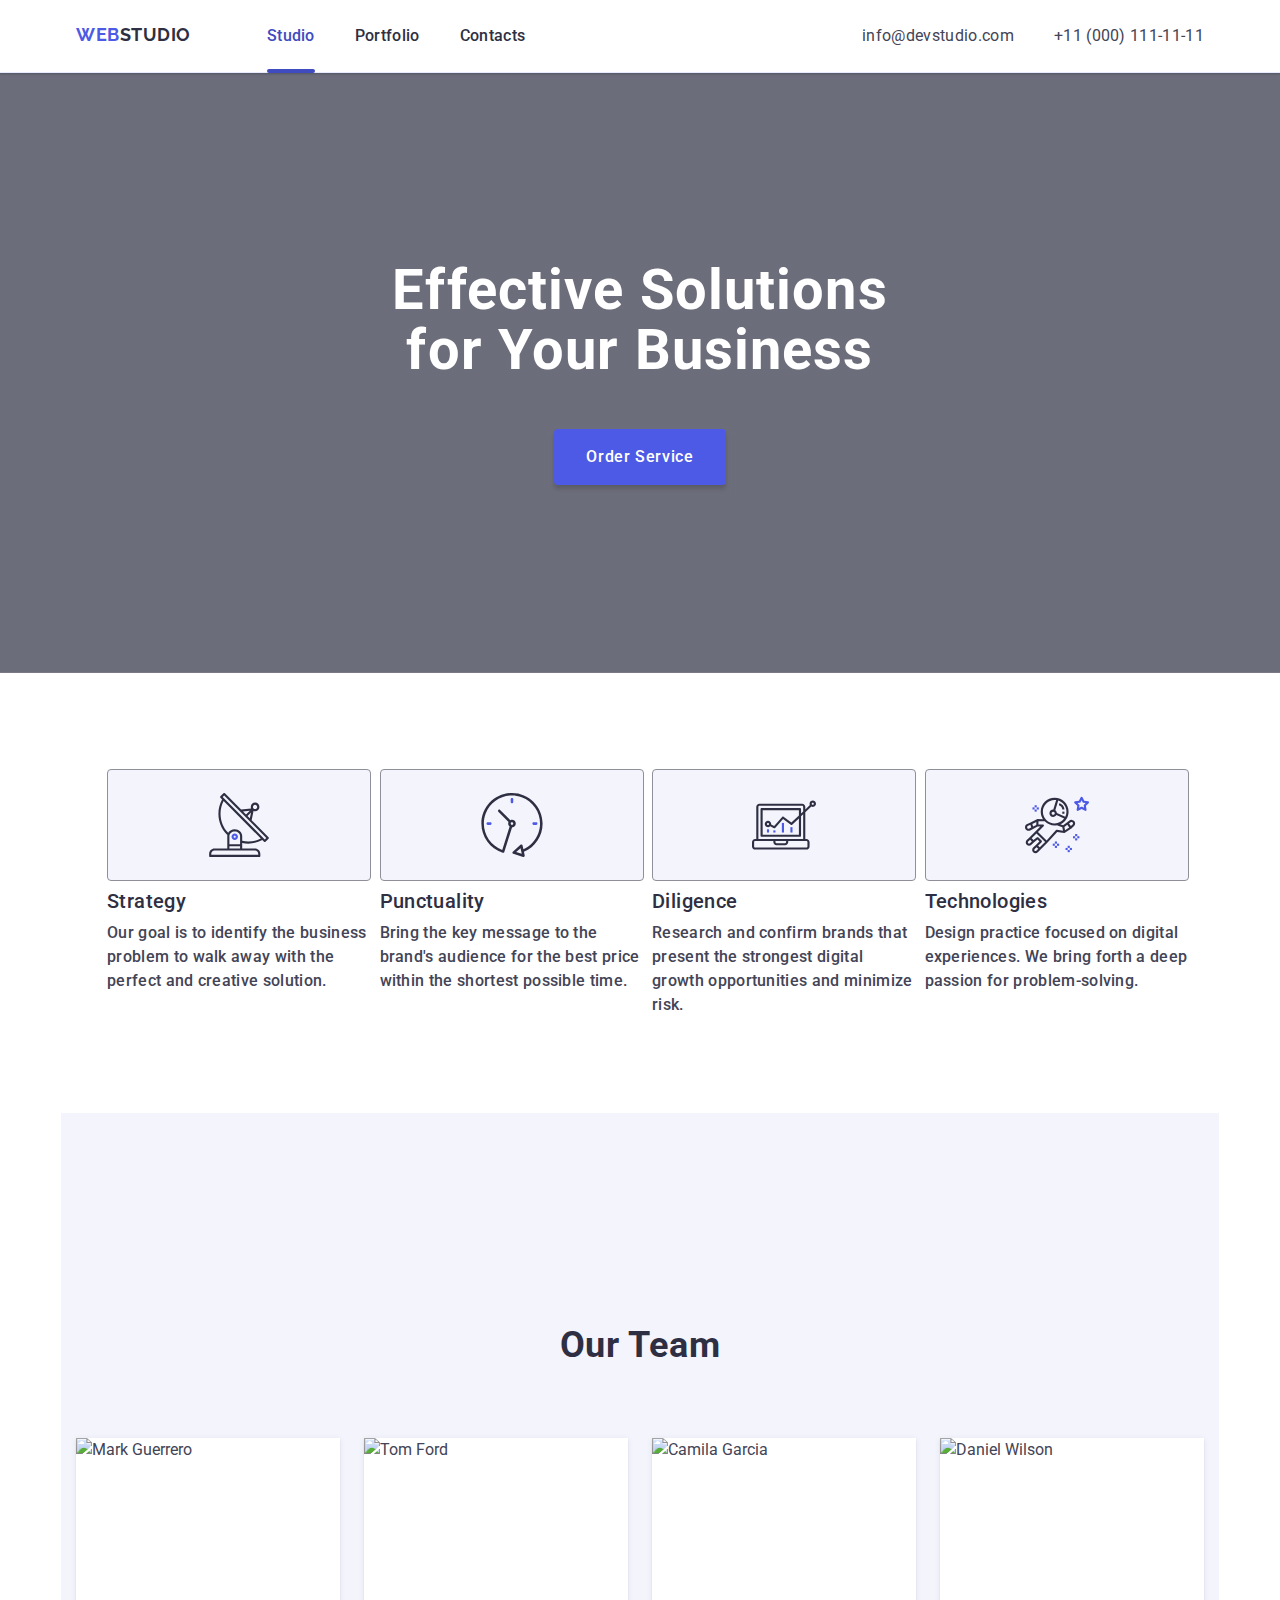
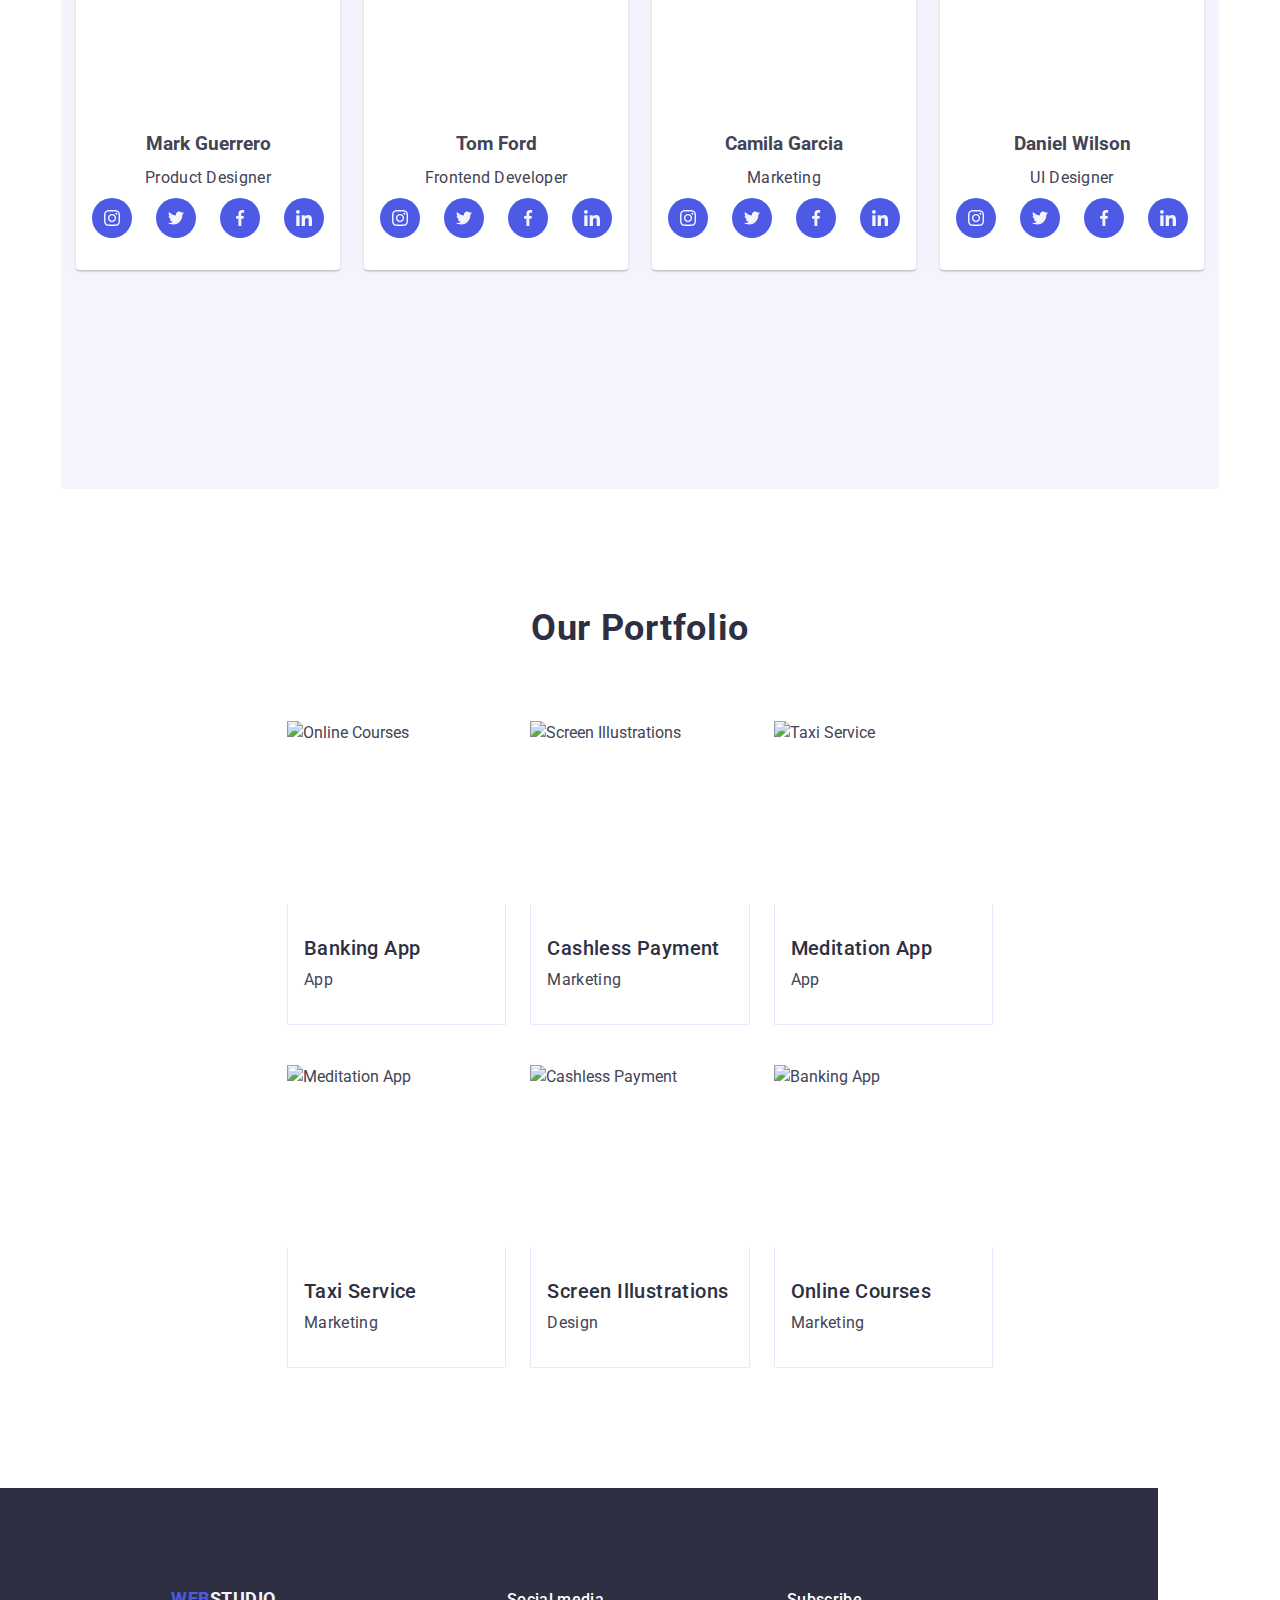
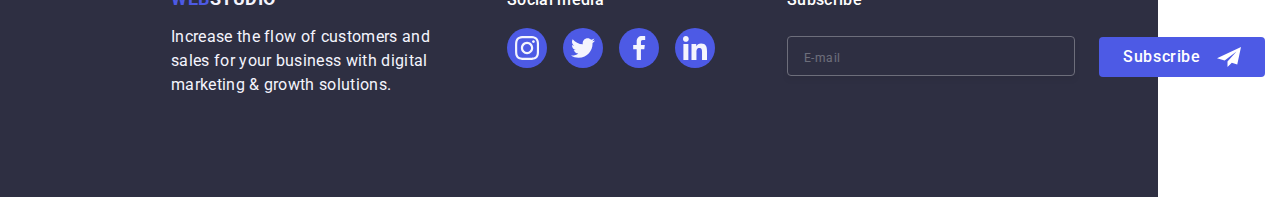
==== commit cb161281: "j" ====
--- a/index.html
+++ b/index.html
@@ -68,7 +68,7 @@
    
    
   
-    <main>
+    <main class="main">
 
     
       <section class="main-section">
--- a/css/styles.css
+++ b/css/styles.css
@@ -109,6 +109,10 @@
 .burger-icon {
     display: block;
     fill: #2f2f37;
+}
+.main {
+    justify-content: center;
+    align-items: center;
 }
 @media screen and (min-width: 768px) {
     .burger-btn {
@@ -469,11 +473,9 @@
 .social-links .svg-avatar:focus {
     background-color: #404bbf;
 }
-@media screen and (min-width: 768px) {
-    .container { padding: 0;
-    }
+@media screen and (min-width: 768px) 
    
-    
+ {   
 .img-avatar {
     max-width: 768px;
     background-color: #f4f4fd;
@@ -842,7 +844,9 @@
 
 @media screen and (min-width: 1158px) {
     .page-footer {
-        width: 1440px;
+        width: 1158px;
+        max-height: 312px;
+        justify-content: center;
     }
     .footer-main 
          {
@@ -857,6 +861,16 @@
 .form-footer {
     display: flex;
     gap: 24px;
+}
+.footer-logo {
+    margin-bottom: 16px;
+    margin-left: 0%;
+
+}
+
+.social-text {
+margin-bottom: 16px;
+margin-left: 0%;
 }
 }
 
@@ -875,8 +889,8 @@
 }
 
 .backdrop.is-open {
-    opacity: 1;
-    visibility: visible;
+    opacity: 0;
+    visibility: hidden;
     pointer-events: auto;
 }
 
@@ -1147,6 +1161,8 @@
     transition: transform 250ms cubic-bezier(0.4, 0, 0.2, 1);
     padding: 24px 16px 24px 16px;
 }
+
+
 .nav-list-menu {
     gap: 40px;
     display: flex;
@@ -1156,7 +1172,7 @@
     margin-top: 72px;
     
 }
-.contacts-list {
+.contacts-list-menu {
     display: flex;
     flex-direction: column;
     align-items: center;
@@ -1189,14 +1205,37 @@
 
 transition: color 250ms cubic-bezier(0.4, 0, 0.2, 1);
 }
-
+.nav-link-menu.current:hover {
+    color: #4d5ae5;
+}
+.contacts-link-menu:hover {
+    color: #4d5ae5;
+}
+.nav-link-menu.current:focus {
+    color: #4d5ae5;
+}
+.contacts-link-menu:focus {
+    color: #4d5ae5;
+}
 .social-links-menu {
         display: flex;
         margin-top: 48px;
         justify-content: center;
         gap: 40px;
 }
+.social-links-menu .svg-avatar:hover {
+    background-color: #31d0aa;
+}
+
+.social-links-menu .svg-avatar:focus {
+    background-color: #31d0aa;
+}
 @media screen and (min-width: 768px) {
+    .backdrop.menu-open {
+        opacity: 0;
+        visibility: hidden;
+        pointer-events: auto;
+    }
     .modal {
               width: 408px;
         min-height: 584px;
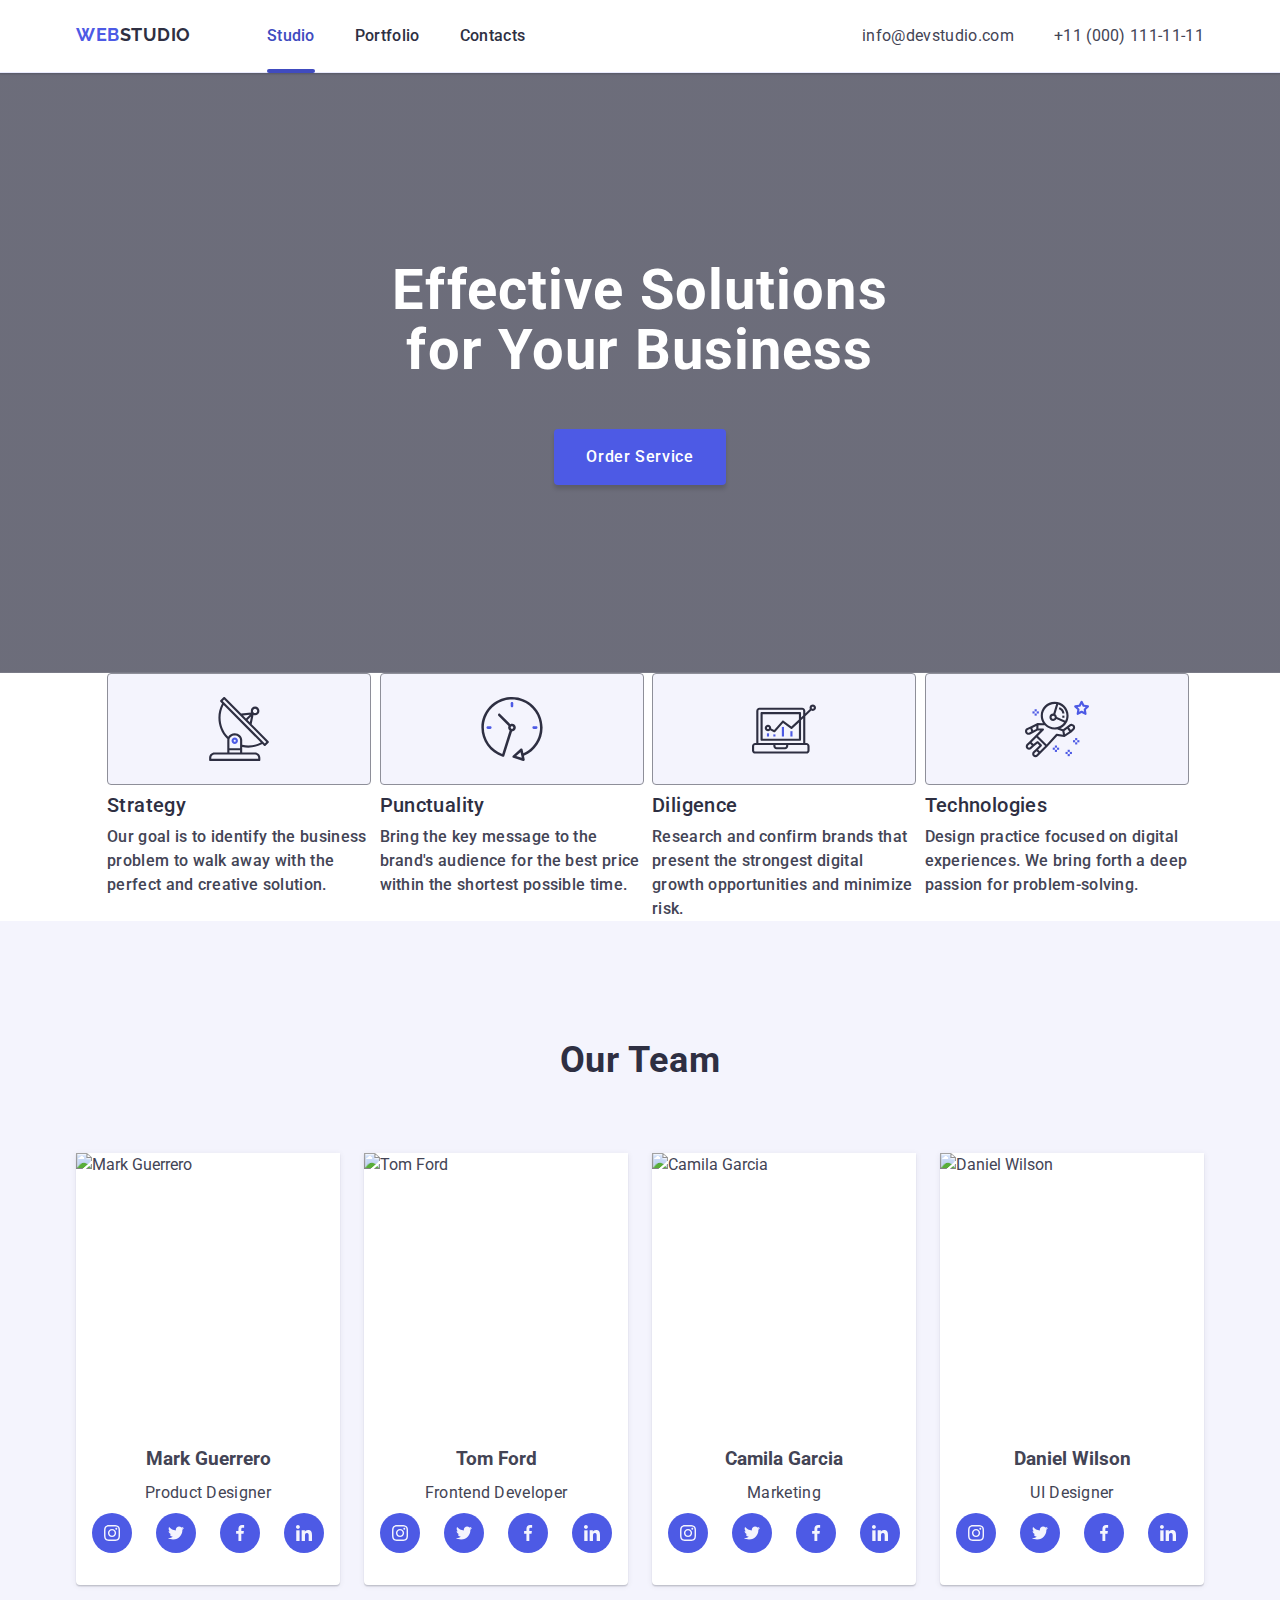
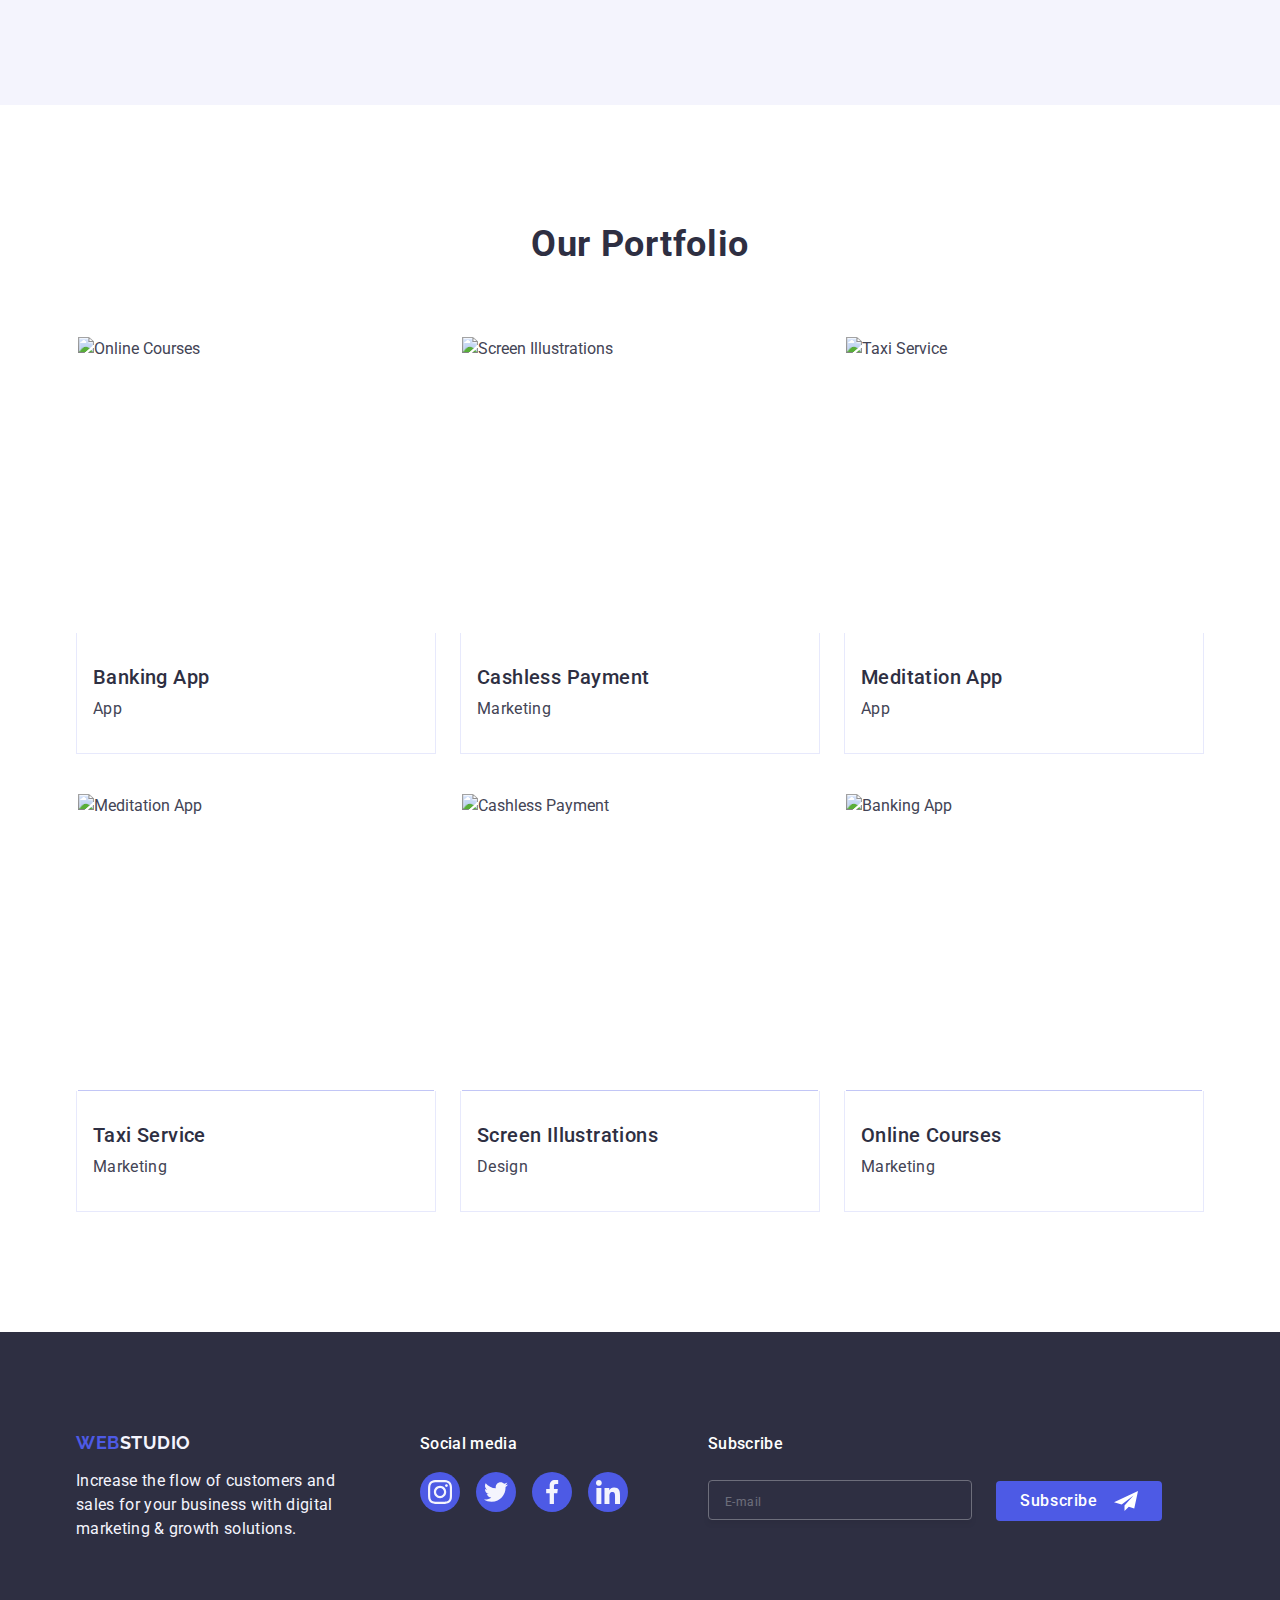
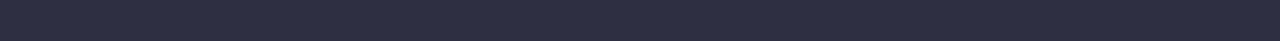
==== commit d5b0bcd5: "k" ====
--- a/index.html
+++ b/index.html
@@ -485,6 +485,7 @@
             </li>
           </ul>
         </div>
+        
         <div class="form-subscribe">
           <p class="p-form-subscribe">Subscribe</p>
           <form class="form-footer">
@@ -508,6 +509,7 @@
           </form>
         </div>
       </div>
+
     </footer>
 
     
--- a/css/styles.css
+++ b/css/styles.css
@@ -66,6 +66,7 @@
     }
 }
 /*header*/
+
 .page-header {
     border-bottom: 1px solid #e7e9fc;
     box-shadow: 0 1px 6px 0 rgba(46, 47, 66, 0.08), 0 1px 1px 0 rgba(46, 47, 66, 0.16), 0 2px 1px 0 rgba(46, 47, 66, 0.08);
@@ -80,7 +81,8 @@
     display: none;
 }
 
-.header-logo {
+.header-logo,
+.footer-logo {
     font-family: "Raleway", sans-serif;
     font-weight: 700;
     font-size: 18px;
@@ -325,15 +327,15 @@
   
     .text-list {
        margin: 0 16px;
-        flex-wrap: wrap;  
-        flex-direction: unset;
+        flex-wrap: wrap; 
+        flex-direction:unset;
+ 
         gap: 72px 24px;
     }
     .text-item {
         flex: 72px;
     }
     .text-lead {
-        max-width: none;
         width: 356px;
     }
     .text-heading-title {
@@ -473,34 +475,37 @@
 .social-links .svg-avatar:focus {
     background-color: #404bbf;
 }
-@media screen and (min-width: 768px) 
-   
- {   
+@media screen and (min-width: 768px)  {}
+.img-container {
+    padding: 0px;
+
+}
+  
 .img-avatar {
     max-width: 768px;
     background-color: #f4f4fd;
     margin: 0 auto;
     padding: 96px 108px;
 }
+
 .img-avatar-list {
     flex-wrap: wrap;  
-    flex-direction: unset;
+    flex-direction:unset;
     gap: 72px 24px;
     margin: 0 auto;
 }
 
 @media screen and (min-width: 1158px) {
     .img-avatar {
-    max-width: 1158px;
+    max-width: 100%;
     padding: 120px 0;
     }
 }
-}
+
 
 .img-illustration {
     margin: 0 auto;
-    padding-top: 93px;
-    padding-bottom: 96px;
+   
 width: 288px;
 }
 
@@ -622,7 +627,7 @@
         .img-illustration {
             margin: 0 auto;
 
-            max-width: 1158px;
+            width: 1158px;
             padding: 120px 0;
             }  
             .img-illustration-list {
@@ -633,6 +638,7 @@
                 background-color: #FFFFFF;
                 align-items: center;
             }
+
             .img-illustration-item {
                 width: calc((100% - 48px) / 3);
                 transition: box-shadow 250ms cubic-bezier(0.4, 0, 0.2, 1);
@@ -641,9 +647,7 @@
 }
 
 
-.page-footer {
-    width: 320px;
-}
+
 
 .footer-main {
     display: flex;
@@ -661,6 +665,7 @@
     line-height: 1.5;
     letter-spacing: 0.02em;
     color: #434455;
+    text-align: center;
 }  
 
 .footer-container {
@@ -680,6 +685,7 @@
     text-transform: uppercase;
     color: #4d5ae5;
     letter-spacing: 0.03em;
+    
 }
 
 
@@ -695,6 +701,7 @@
 .footer-lead {
     max-width: 264px;
     color: #f4f4fd;
+    text-align: left;
 }
 .page-footer .social-links {
     justify-content: center;
@@ -805,9 +812,7 @@
     fill: #fff;
 }
 @media screen and (min-width: 768px) {
-    .page-footer {
-        width: 768px;
-    }
+   
     
 .footer-main {
     flex-direction: unset;
@@ -817,18 +822,20 @@
     align-items: baseline;
     margin-left: 108px;
     margin: 0 auto;
+    gap: 24px;
+
 }
 
 .form-footer {
     display: flex;
-    gap: 24px;
     flex-direction:unset;
     /*justify-content: baseline;*/
     align-items:first baseline;
+    padding: 0;
 }
 .form-subscribe {
-    margin: 0;
-       gap: 24px;
+   margin: 0;
+    gap: 24px;
     flex-wrap: wrap;
     align-items:first baseline;
     width: 288px;
@@ -843,30 +850,35 @@
 }}
 
 @media screen and (min-width: 1158px) {
-    .page-footer {
-        width: 1158px;
-        max-height: 312px;
-        justify-content: center;
+   
+    .container {
+        max-width: 1158px;
+        padding: 0 15px;
+        margin: 0 auto;
     }
     .footer-main 
          {
             display: flex;
             align-items: baseline;
-            max-width: 1125px;
-            margin-left: 156px;
-            margin: 0 auto;
-            margin-left: 156px;
+
+            gap: 80px;
+                  }
+        .email-enter {
+            width: 264px;
         }
         
 .form-footer {
     display: flex;
     gap: 24px;
 }
+
 .footer-logo {
     margin-bottom: 16px;
     margin-left: 0%;
 
 }
+
+
 
 .social-text {
 margin-bottom: 16px;
@@ -890,7 +902,7 @@
 
 .backdrop.is-open {
     opacity: 0;
-    visibility: hidden;
+    visibility:hidden;
     pointer-events: auto;
 }
 
@@ -969,6 +981,7 @@
     text-align: center;
     color: #2e2f42;
     margin-bottom: 16px;
+    margin-top: 72px;
 }
 
 .user-input {
@@ -1053,6 +1066,7 @@
     box-shadow: 0 4px 4px 0 rgba(0, 0, 0, 0.15);
     background: #4d5ae5;
     border: none;
+    color: #ffffff;
 }
 
 .policy {
@@ -1144,8 +1158,8 @@
 }
 
 .backdrop.menu-open {
-    opacity: 1;
-    visibility: visible;
+    opacity: 0;
+    visibility:hidden;
     pointer-events: auto;
 }
 
@@ -1153,8 +1167,7 @@
     position: absolute;
     top: 50%;
     left: 50%;
-    width: 320px;
-    min-height: 640px;
+    width: 100%;
     box-shadow: 0 1px 1px 0 rgba(0, 0, 0, 0.14), 0 1px 3px 0 rgba(0, 0, 0, 0.12), 0 2px 1px 0 rgba(0, 0, 0, 0.2);
     background-color: #fcfcfc;
     transform: translate(-50%, -50%);
@@ -1187,24 +1200,20 @@
 }
 
 .contacts-list-menu {
-    display: flex;
-    flex-direction: column;
-    gap: 24px;
-    margin-top: 168px;
-    margin-left: 16px;
-}
-
-.contacts-link-menu {
+display: flex;
+flex-direction: column;
+gap: 24px;
+margin-top: 168px;
+margin-left: 16px;
 font-weight: 500;
 font-size: 20px;
 line-height: 1.2;
 letter-spacing: 0.02em;
 font-style: normal;
-
 color: #434455;
-
 transition: color 250ms cubic-bezier(0.4, 0, 0.2, 1);
 }
+
 .nav-link-menu.current:hover {
     color: #4d5ae5;
 }
@@ -1245,7 +1254,7 @@
     }
     @media screen and (min-width: 1158px) {
         .modal {
-          padding: 72px 24px 24px 24px;
+          padding: 0 24px 24px 24px;
         }
       
         }